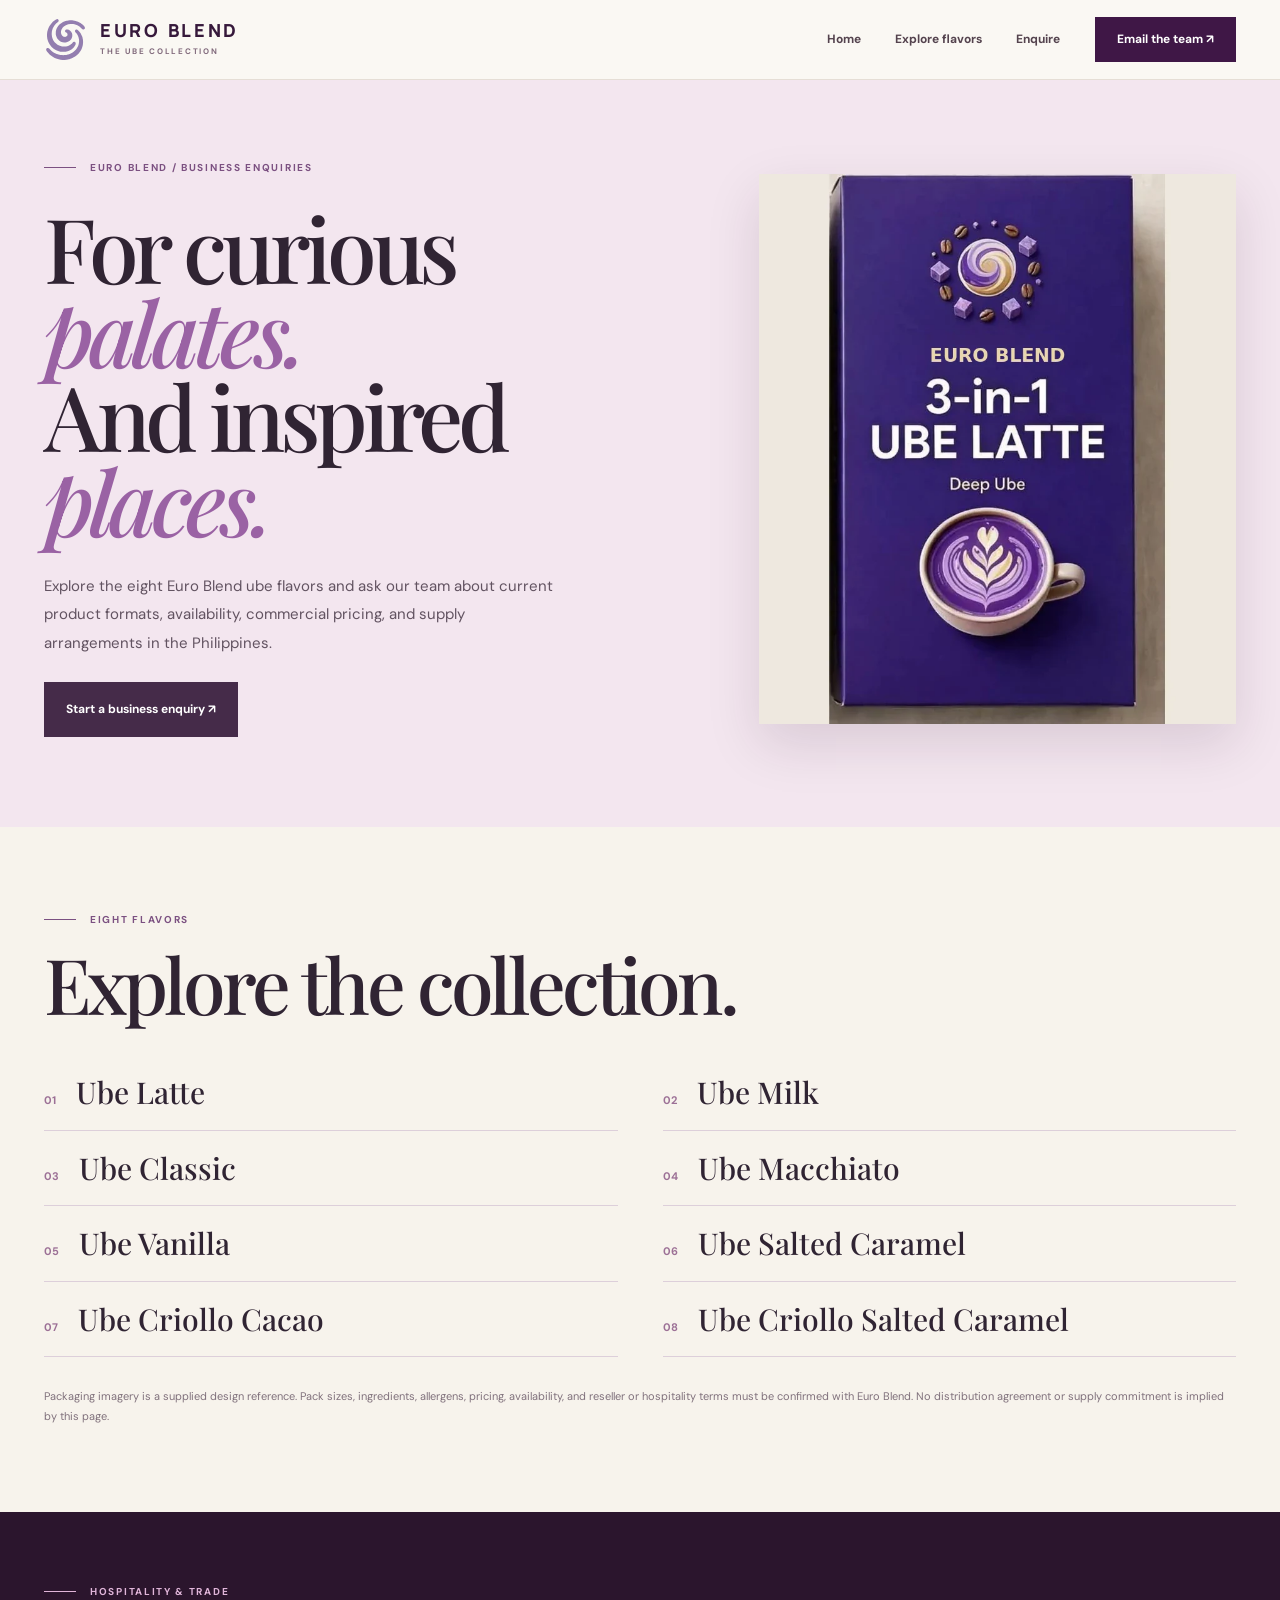
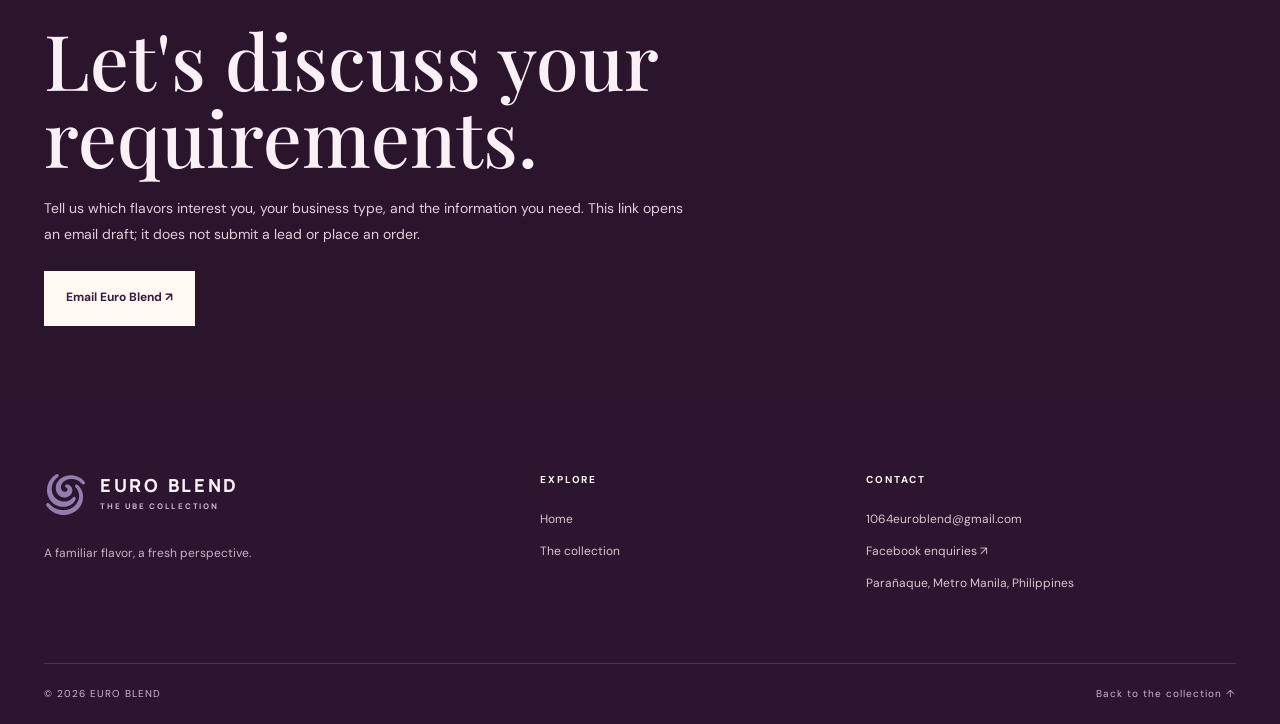
==== trade.html @ bbb74d30 "Integrate owner packaging artwork and improve Euro Blend presentation, accessibility and trade routi" ====
<!doctype html>
<html lang="en">
<head>
<meta charset="utf-8"><meta name="viewport" content="width=device-width,initial-scale=1"><meta name="theme-color" content="#faf6ed">
<title>Hospitality &amp; Trade | Euro Blend</title>
<meta name="description" content="Explore Euro Blend's eight Ube Collection flavors and contact the Euro Blend team about hospitality, café, and retail enquiries in the Philippines.">
<link rel="canonical" href="https://euroblend.vercel.app/trade"><link rel="icon" type="image/svg+xml" href="/favicon.svg"><link rel="apple-touch-icon" href="/apple-touch-icon.png">
<meta property="og:title" content="Euro Blend — Hospitality &amp; Trade"><meta property="og:description" content="Eight Ube Collection flavors. Contact Euro Blend for current business pack details and terms."><meta property="og:image" content="https://euroblend.vercel.app/og-euroblend.jpg"><meta property="og:type" content="website"><meta property="og:url" content="https://euroblend.vercel.app/trade">
<link rel="preconnect" href="https://fonts.googleapis.com"><link rel="preconnect" href="https://fonts.gstatic.com" crossorigin><link href="https://fonts.googleapis.com/css2?family=DM+Sans:wght@400;500;600;700&family=Manrope:wght@400;500;600;700;800&family=Playfair+Display:ital,wght@0,500;1,500&display=swap" rel="stylesheet"><link rel="stylesheet" href="/style.css">
<style>
.trade-hero{background:#f3e6ef;padding:80px 0 90px}.trade-hero .container{display:grid;grid-template-columns:1.15fr .85fr;gap:70px;align-items:center}.trade-hero h1{font:500 clamp(66px,7vw,115px)/.94 var(--display);letter-spacing:-.06em;margin:30px 0}.trade-hero h1 em{color:#9a62a4}.trade-hero p{max-width:515px;color:#625361;font-size:15px;line-height:1.9}.trade-hero img{width:100%;max-height:550px;object-fit:cover;box-shadow:0 20px 50px rgba(50,18,45,.13)}.trade-grid{padding:85px 0}.trade-grid h2{font:500 clamp(52px,6vw,86px)/.95 var(--display);letter-spacing:-.05em;margin:20px 0 35px}.trade-list{display:grid;grid-template-columns:1fr 1fr;gap:0 45px}.trade-list div{padding:20px 0;border-bottom:1px solid #ddcfda;display:flex;gap:20px;align-items:baseline}.trade-list span{font-size:11px;color:#9c7096;font-weight:700}.trade-list strong{font:500 30px/1.15 var(--display)}.trade-contact{padding:72px 0;background:#2b152d;color:#fbf0f6}.trade-contact h2{font:500 clamp(55px,6vw,90px)/1 var(--display);max-width:780px;margin:22px 0}.trade-contact p{color:#e3cede;max-width:650px;font-size:14px;line-height:1.8;margin-bottom:24px}.trade-contact .btn{background:#fff9f2;color:#3d1a40}.trade-note{margin-top:30px;font-size:11px;line-height:1.8;color:#80717c}
@media(max-width:760px){.trade-hero{padding:47px 0 63px}.trade-hero .container{grid-template-columns:1fr;gap:30px}.trade-hero h1{font-size:clamp(60px,13vw,86px)}.trade-grid{padding:60px 0}.trade-list{grid-template-columns:1fr}.trade-list strong{font-size:26px}}
</style>
</head>
<body>
<a href="#main" class="skip">Skip to content</a>
<header class="header" id="top"><div class="container header__inner"><a class="brand" href="/"><img src="/euroblend-mark.svg" width="43" height="45" alt=""><span><strong>EURO BLEND</strong><small>THE UBE COLLECTION</small></span></a><nav class="nav" id="site-nav" aria-label="Main navigation"><a href="/">Home</a><a href="/#flavors">Explore flavors</a><a href="mailto:1064euroblend@gmail.com?subject=Euro%20Blend%20Trade%20Enquiry">Enquire</a></nav><a class="header__cta" href="mailto:1064euroblend@gmail.com?subject=Euro%20Blend%20Trade%20Enquiry">Email the team ↗</a><button class="mobile-menu" type="button" id="mobile-menu" aria-label="Open menu" aria-expanded="false" aria-controls="site-nav"><span></span><span></span></button></div></header>
<main id="main">
<section class="trade-hero"><div class="container"><div><div class="kicker"><span class="kicker__line"></span> EURO BLEND / BUSINESS ENQUIRIES</div><h1>For curious <em>palates.</em><br>And inspired <em>places.</em></h1><p>Explore the eight Euro Blend ube flavors and ask our team about current product formats, availability, commercial pricing, and supply arrangements in the Philippines.</p><a class="btn btn--purple" style="margin-top:25px" href="mailto:1064euroblend@gmail.com?subject=Euro%20Blend%20Hospitality%20and%20Trade%20Enquiry">Start a business enquiry ↗</a></div><img src="/images/editorial-ube-latte-800.webp" srcset="/images/editorial-ube-latte-480.webp 480w, /images/editorial-ube-latte-800.webp 800w" sizes="(max-width:760px) 90vw, 510px" width="760" height="940" alt="Euro Blend Ube Latte Deep Ube packaging on natural linen"></div></section>
<section class="trade-grid"><div class="container"><div class="kicker"><span class="kicker__line"></span> EIGHT FLAVORS</div><h2>Explore the collection.</h2><div class="trade-list"><div><span>01</span><strong>Ube Latte</strong></div><div><span>02</span><strong>Ube Milk</strong></div><div><span>03</span><strong>Ube Classic</strong></div><div><span>04</span><strong>Ube Macchiato</strong></div><div><span>05</span><strong>Ube Vanilla</strong></div><div><span>06</span><strong>Ube Salted Caramel</strong></div><div><span>07</span><strong>Ube Criollo Cacao</strong></div><div><span>08</span><strong>Ube Criollo Salted Caramel</strong></div></div><p class="trade-note">Packaging imagery is a supplied design reference. Pack sizes, ingredients, allergens, pricing, availability, and reseller or hospitality terms must be confirmed with Euro Blend. No distribution agreement or supply commitment is implied by this page.</p></div></section>
<section class="trade-contact"><div class="container"><div class="kicker kicker--light"><span class="kicker__line"></span> HOSPITALITY &amp; TRADE</div><h2>Let's discuss your requirements.</h2><p>Tell us which flavors interest you, your business type, and the information you need. This link opens an email draft; it does not submit a lead or place an order.</p><a class="btn" href="mailto:1064euroblend@gmail.com?subject=Euro%20Blend%20Business%20Enquiry">Email Euro Blend ↗</a></div></section>
</main>
<footer class="footer"><div class="container footer__top"><div class="footer__brand"><a class="brand brand--footer" href="/"><img src="/euroblend-mark.svg" width="44" height="48" alt=""><span><strong>EURO BLEND</strong><small>THE UBE COLLECTION</small></span></a><p>A familiar flavor, a fresh perspective.</p></div><div class="footer__links"><strong>EXPLORE</strong><a href="/">Home</a><a href="/#flavors">The collection</a></div><div class="footer__links"><strong>CONTACT</strong><a href="mailto:1064euroblend@gmail.com">1064euroblend@gmail.com</a><a href="https://www.facebook.com/share/1deLJW2QHp/" target="_blank" rel="noopener noreferrer">Facebook enquiries ↗</a><span>Parañaque, Metro Manila, Philippines</span></div></div><div class="container footer__bottom"><span>© 2026 EURO BLEND</span><a href="/">Back to the collection ↑</a></div></footer><script src="/script.js" defer></script>
</body></html>
---- style.css ----
:root{--ink:#251323;--plum:#3e1647;--purple:#64306f;--lilac:#9d62ac;--orchid:#ca85bf;--cream:#faf6ed;--paper:#fffdf8;--muted:#695c64;--line:#e5dcd9;--sans:'DM Sans',Arial,sans-serif;--display:'Playfair Display',Georgia,serif;--heading:'Manrope',Arial,sans-serif}
*,*:before,*:after{box-sizing:border-box}html{scroll-behavior:smooth;scroll-padding-top:86px}body{margin:0;background:var(--cream);color:var(--ink);font:400 14px/1.65 var(--sans);-webkit-font-smoothing:antialiased}h1,h2,h3,p,figure{margin:0}h1,h2,h3{font-weight:500}img{max-width:100%;display:block}a{color:inherit;text-decoration:none}button{font:inherit;cursor:pointer}a:focus-visible,button:focus-visible,summary:focus-visible{outline:3px solid #b558b8;outline-offset:4px}.container{width:min(1320px,calc(100% - 88px));margin-inline:auto}.skip{position:absolute;top:-100px;left:12px;z-index:99;padding:12px 18px;background:#fff;color:#231221}.skip:focus{top:12px}
.announcement{height:28px;background:#351138;color:#eacddf;display:flex;align-items:center;justify-content:center;gap:17px;font-size:9px;letter-spacing:.22em;font-weight:700}.announcement__dot{height:4px;width:4px;background:#c591b2;border-radius:50%}.header{position:relative;z-index:40;background:var(--cream);border-bottom:1px solid #e2d8d0}.header__inner{height:86px;display:flex;align-items:center;gap:35px}.brand{display:inline-flex;align-items:center;gap:13px;min-width:0}.brand img{width:43px;height:45px;object-fit:contain}.brand>span{display:flex;flex-direction:column;gap:4px}.brand strong{font:800 18px/1.1 var(--heading);letter-spacing:.15em;white-space:nowrap;color:#36193b}.brand small{font-size:8px;letter-spacing:.22em;font-weight:700;color:#816a7c;white-space:nowrap}.nav{display:flex;align-items:center;gap:34px;margin-left:auto}.nav a{font-size:12px;font-weight:700;color:#54434e}.nav a:hover{color:var(--purple)}.header__cta{background:#3f1746;color:#fff;padding:13px 22px;display:inline-flex;gap:22px;align-items:center;font-size:12px;font-weight:700;white-space:nowrap;transition:background .2s}.header__cta:hover{background:#65306d}.mobile-menu{display:none;width:42px;height:42px;background:transparent;border:0;padding:10px;flex-direction:column;justify-content:center;gap:7px}.mobile-menu span{display:block;width:100%;height:2px;background:var(--ink)}
.hero{position:relative;overflow:hidden;background:var(--cream);isolation:isolate}.hero:before{content:'';position:absolute;right:-10%;top:0;width:52%;height:100%;background:radial-gradient(circle at 60% 48%,#f4cde1 0%,#f9e6e8 47%,transparent 75%);opacity:.7;pointer-events:none;z-index:-1}.hero__grid{min-height:680px;display:grid;grid-template-columns:minmax(0,1fr) minmax(0,.91fr);gap:clamp(26px,4vw,76px);align-items:center;padding-top:43px;padding-bottom:30px}.hero__copy{position:relative;z-index:2;padding-top:12px}.kicker{display:flex;align-items:center;gap:14px;color:#7b5081;font-size:10px;letter-spacing:.17em;font-weight:700;line-height:1.5}.kicker__line{height:1px;width:32px;background:currentColor;flex-shrink:0}.hero h1{margin:21px 0 27px;display:flex;flex-direction:column;align-items:flex-start;gap:0}.hero__big{font:800 clamp(140px,15vw,226px)/.85 var(--heading);letter-spacing:-.105em;color:#391340;white-space:nowrap}.hero__period{color:#c75c9c}.hero__script{font:italic 500 clamp(45px,5.2vw,79px)/1.13 var(--display);letter-spacing:-.065em;color:#9860a5;transform:translateX(15px)}.hero__lead{max-width:495px;font-size:16px;line-height:1.83;color:#5d4d59;margin-bottom:31px}.hero__actions{display:flex;gap:22px;align-items:center;flex-wrap:wrap}.btn{min-height:55px;display:inline-flex;justify-content:space-between;align-items:center;gap:26px;padding:15px 22px;font-size:12px;font-weight:700;white-space:nowrap;transition:transform .2s,background .2s}.btn:hover{transform:translateY(-2px)}.btn--purple{background:var(--plum);color:#fff}.btn--purple:hover{background:#663174}.text-cta{border-bottom:1px solid #9a7d99;padding:10px 0;display:inline-flex;gap:20px;align-items:center;font-size:12px;font-weight:700;color:#503150}.text-cta:hover{color:#a35b9f}.hero__edition{display:flex;justify-content:space-between;gap:25px;border-top:1px solid #cdbec9;padding-top:18px;max-width:495px;margin-top:65px;font-size:9px;font-weight:700;color:#8a7285;letter-spacing:.18em}.hero__visual{height:635px;position:relative;min-width:0;display:flex;align-items:flex-end;justify-content:center;isolation:isolate}.hero__halo{position:absolute;z-index:-2;left:3%;right:0;top:11%;bottom:4%;border-radius:52% 48% 48% 52%/55% 60% 40% 45%;background:radial-gradient(ellipse at 55% 28%,#dca5d7,#914b96 51%,#4b195c 85%);transform:rotate(-8deg);box-shadow:inset 0 0 100px rgba(60,8,55,.12)}.hero__orbit{position:absolute;z-index:-2;left:-6%;right:-9%;top:3%;bottom:-1%;border:1px solid rgba(120,51,124,.22);border-radius:50%;transform:rotate(20deg)}.hero__product{position:relative;width:83%;height:87%;overflow:hidden;border-radius:49% 49% 9px 9px/39% 39% 9px 9px;box-shadow:0 25px 45px rgba(56,18,50,.2);background:#d9b0c6;transform:rotate(2deg);margin-bottom:19px}.hero__product img{width:100%;height:100%;object-fit:cover;object-position:center 48%;transform:rotate(-2deg) scale(1.07)}.hero__side-label{position:absolute;right:-6%;top:44%;writing-mode:vertical-rl;letter-spacing:.23em;font-size:9px;font-weight:700;color:#805d7d}.hero__photo-tag{position:absolute;bottom:29px;left:-5px;background:#fff9f1;padding:17px 22px;min-width:189px;box-shadow:0 11px 28px rgba(59,15,45,.11);display:flex;flex-direction:column;gap:3px;transform:rotate(-4deg)}.hero__photo-tag-small{font-size:9px;letter-spacing:.17em;font-weight:700;color:#986896}.hero__photo-tag strong{font:600 25px/1.25 var(--display);color:#3c1644}.hero__bottomline{display:flex;align-items:center;justify-content:space-between;gap:25px;border-top:1px solid rgba(67,31,54,.16);padding:17px 0 21px;font-size:9px;letter-spacing:.18em;font-weight:700;color:#806c7c}.hero__bottomline a{display:inline-flex;gap:15px;align-items:center}.hero__bottomline a span{font-size:17px}
.ticker{background:#45184c;color:#f3d9ef;overflow:hidden;padding:20px 0}.ticker__track{display:flex;align-items:center;gap:27px;width:max-content;white-space:nowrap;animation:drift 48s linear infinite}.ticker span{font:700 10px/1.3 var(--heading);letter-spacing:.16em}.ticker i{font-size:15px;font-style:normal;color:#d9a2d3}@keyframes drift{to{transform:translateX(-24%)}}
.intro{padding:108px 0 114px;background:#fffdf8}.intro__line{display:flex;align-items:center;justify-content:space-between;border-bottom:1px solid #e9dedf;padding-bottom:16px;font-size:10px;font-weight:700;letter-spacing:.16em;color:#876f84}.intro__heading{display:flex;justify-content:space-between;align-items:flex-end;gap:55px;padding:43px 0 51px}.intro h2{font:500 clamp(78px,8.1vw,122px)/.95 var(--display);letter-spacing:-.065em}.intro h2 em{font-weight:500;color:#9565a0}.intro__aside{max-width:345px;padding-bottom:13px}.intro__star{font-size:33px;color:#a56bad;line-height:1}.intro__aside p{color:#796975;font-size:14px;line-height:1.8;margin-top:13px}
.showcase{--accent:#9d5f9b;--base:#eed8e2;--light:#fff7f5;display:grid;grid-template-columns:minmax(0,.96fr) minmax(0,1.04fr);min-height:630px;background:var(--light);border:1px solid #eddfdf;transition:background .25s}.showcase[data-flavor=milk]{--accent:#ad7195;--base:#edd6e4;--light:#fff9f8}.showcase[data-flavor=classic]{--accent:#8851a7;--base:#d7b4d8;--light:#fbf4fd}.showcase[data-flavor=macchiato]{--accent:#a76a65;--base:#e5cdca;--light:#fff9f6}.showcase[data-flavor=vanilla]{--accent:#a78758;--base:#ebdbc4;--light:#fefaf2}.showcase[data-flavor=salted-caramel]{--accent:#b26e51;--base:#e5c5b1;--light:#fff8f2}.showcase[data-flavor=criollo-cacao]{--accent:#8c5b68;--base:#ccb1b5;--light:#fcf5f4}.showcase[data-flavor=criollo-salted-caramel]{--accent:#a36a6d;--base:#d7afb2;--light:#fff8f4}.showcase__photo{min-width:0;position:relative;background:var(--base);padding:38px;display:flex;align-items:center;justify-content:center;transition:background .25s}.showcase__photo:before{content:'';position:absolute;inset:19px;border:1px solid rgba(73,35,58,.17);pointer-events:none}.showcase__photo-frame{width:100%;max-height:640px;height:560px;overflow:hidden;background:#cbb3b2;box-shadow:0 12px 25px rgba(38,12,35,.11)}.showcase__photo-frame img{width:100%;height:100%;object-fit:cover;object-position:center 50%;transition:opacity .2s ease}.showcase__photo-label{position:absolute;left:57px;right:57px;bottom:58px;display:flex;justify-content:space-between;gap:13px;background:rgba(42,16,40,.78);color:#fff6ee;padding:12px 15px;font-size:9px;letter-spacing:.15em;font-weight:700}.showcase__details{min-width:0;display:flex;flex-direction:column;justify-content:space-between;padding:45px clamp(35px,5.6vw,83px) 32px}.showcase__top{display:flex;align-items:center;justify-content:space-between;gap:13px;font-size:9px;letter-spacing:.16em;color:#927b8a;font-weight:700}.showcase__main{padding:30px 0}.showcase__eyebrow{font-size:10px;font-weight:700;letter-spacing:.2em;color:var(--accent)}.showcase__main h3{font:500 clamp(80px,7.2vw,116px)/.86 var(--display);letter-spacing:-.064em;margin:21px 0 23px;color:#362039;overflow-wrap:break-word}.showcase__main>p:not(.showcase__eyebrow){font-size:14px;color:#6e5e68;max-width:365px;line-height:1.83}.showcase__ctas{display:flex;flex-wrap:wrap;gap:18px;align-items:center;margin-top:29px}.btn--ink{background:#321837;color:#fff}.btn--ink:hover{background:#643b70}.copy-link{border:0;background:transparent;border-bottom:1px solid #a78fa4;padding:11px 0;color:#644968;font-size:12px;font-weight:700;display:inline-flex;gap:12px}.copy-status{display:block;color:#674b65;font-size:11px;min-height:19px;margin-top:11px}.showcase__bottom{border-top:1px solid #dfced9;display:flex;justify-content:space-between;gap:12px;align-items:center;padding-top:20px}.showcase__bottom>span{font-size:9px;color:#8b7686;font-weight:700;letter-spacing:.16em}.showcase__arrows{display:flex;gap:7px}.showcase__arrows button{width:48px;height:48px;background:transparent;border:1px solid #beaebc;color:#3a223d;font-size:21px}.showcase__arrows button:hover{background:#e7d7e4}
.flavor-rail{display:grid;grid-template-columns:repeat(4,minmax(0,1fr));gap:12px;margin-top:18px}.flavor-rail__option{text-align:left;min-width:0;padding:17px 15px;display:flex;gap:13px;align-items:center;min-height:69px;border:1px solid #e3d9d8;background:#faf4f0;color:#4b384b;transition:background .2s,border-color .2s}.flavor-rail__option:hover{background:#f1e5ed}.flavor-rail__option>span{font:500 21px/1 var(--display);color:#9c7a93}.flavor-rail__option strong{font-size:12px;line-height:1.4}.flavor-rail__option.is-selected{background:#3c1744;color:#fff;border-color:#3c1744}.flavor-rail__option.is-selected>span{color:#e3b4e5}.collection__note{margin-top:28px;color:#968891;font-size:10px;line-height:1.6}
.story{display:grid;grid-template-columns:1fr 1fr;min-height:660px;background:#321538;color:#fff9ef}.story__art{min-width:0;overflow:hidden;position:relative}.story__art img{width:100%;height:100%;position:absolute;inset:0;object-fit:cover;object-position:center 54%}.story__art:after{content:'';position:absolute;inset:0;background:linear-gradient(0deg,rgba(33,10,25,.33),transparent 50%)}.story__artmark{position:absolute;z-index:2;bottom:28px;left:35px;font:800 clamp(110px,11vw,190px)/.82 var(--heading);letter-spacing:-.09em;color:rgba(255,250,242,.78)}.story__text{display:flex;align-items:center;justify-content:center;padding:95px clamp(40px,6vw,108px)}.story__inner{max-width:515px}.kicker--light{color:#e0b5d9}.story h2{font:500 clamp(77px,7vw,111px)/.92 var(--display);letter-spacing:-.065em;margin:30px 0 33px}.story h2 em{color:#d7abdc}.story__text p:not(.kicker){font-size:15px;line-height:1.9;color:#e1cde1;max-width:430px}.story__link{display:inline-flex;align-items:center;gap:29px;margin-top:33px;border-bottom:1px solid #c6a3c9;padding-bottom:11px;font-size:12px;font-weight:700}
.ritual{background:#f4e4ee;position:relative;overflow:hidden}.ritual:after{content:'UBE';font:800 330px/1 var(--heading);color:rgba(128,68,132,.055);position:absolute;right:-55px;top:-30px;letter-spacing:-.09em;pointer-events:none}.ritual__inner{padding:90px 0;display:flex;gap:40px;align-items:center;justify-content:space-between;position:relative;z-index:1}.ritual__asterisk{font-size:75px;color:#9859a0;line-height:1}.ritual h2{font:500 clamp(45px,5.2vw,77px)/1.05 var(--display);letter-spacing:-.055em;margin-top:20px}.ritual h2 em{color:#975aa1}.ritual .btn{flex-shrink:0}
.faq{background:#fffdf9;padding:110px 0}.faq__layout{display:grid;grid-template-columns:.85fr 1.15fr;gap:100px}.faq h2{font:500 clamp(70px,6.5vw,97px)/.95 var(--display);letter-spacing:-.064em;margin:28px 0}.faq h2 em{color:#a66da9}.faq__lead{color:#756771;line-height:1.85;max-width:340px;font-size:14px}.faq__questions{border-top:1px solid #e4d8df}.faq details{border-bottom:1px solid #e4d8df}.faq summary{list-style:none;cursor:pointer;display:flex;align-items:center;justify-content:space-between;gap:21px;padding:23px 0;color:#40313f;font-weight:700;font-size:14px}.faq summary::-webkit-details-marker{display:none}.faq summary span{font-size:22px;color:#916e92;font-weight:400;transition:transform .2s}.faq details[open] summary span{transform:rotate(45deg)}.faq details p{font-size:13px;line-height:1.9;color:#72656f;max-width:580px;padding:0 25px 22px 0}
.footer{background:#2c152e;color:#f7eff4}.footer__top{padding:74px 0 69px;display:grid;grid-template-columns:1.5fr .9fr 1.3fr;gap:70px}.brand--footer strong{color:#fbf1f7}.brand--footer small{color:#cfb3cd}.footer__brand>p{margin-top:20px;color:#c7b3c4;font-size:12px}.footer__links{display:flex;flex-direction:column;gap:12px;align-items:flex-start;color:#d8c6d2;font-size:12px;overflow-wrap:anywhere}.footer__links strong{color:#fff9f4;font-size:10px;letter-spacing:.18em;margin-bottom:10px}.footer__links a:hover{color:#fff}.footer__bottom{border-top:1px solid rgba(255,255,255,.14);display:flex;justify-content:space-between;gap:20px;align-items:center;padding:22px 0;font-size:10px;color:#d2b6cd;letter-spacing:.1em}.footer__bottom a:hover{color:#fff}
@media(max-width:1120px){.container{width:calc(100% - 60px)}.header__inner{gap:18px}.nav{gap:19px}.hero__grid{grid-template-columns:1fr 1fr;gap:20px}.hero__big{font-size:clamp(130px,14vw,200px)}.hero__visual{height:600px}.hero__side-label{right:-5%}.hero__lead{font-size:15px}.intro__heading{gap:24px}.intro h2{font-size:94px}.showcase__details{padding:39px 35px 26px}.showcase__main h3{font-size:88px}.story__text{padding:75px 45px}.story h2{font-size:86px}.ritual__asterisk{font-size:50px}}
@media(max-width:760px){html{scroll-padding-top:72px}.container{width:calc(100% - 36px)}.announcement{font-size:7px;letter-spacing:.1em;height:26px;gap:10px}.header__inner{height:72px;gap:10px}.brand{gap:7px}.brand img{width:31px;height:33px}.brand strong{font-size:13px;letter-spacing:.1em}.brand small{font-size:6px;letter-spacing:.15em}.header__cta{margin-left:auto;padding:10px 10px;font-size:10px;gap:7px}.mobile-menu{display:flex;margin-left:4px}.nav{position:absolute;top:100%;left:0;right:0;display:none;flex-direction:column;align-items:stretch;gap:0;margin:0;background:#fbf7f0;padding:12px 20px 20px;box-shadow:0 15px 22px rgba(44,17,44,.12);border-bottom:1px solid #dfcedc}.nav.is-open{display:flex}.nav a{padding:14px 0;border-bottom:1px solid #e7d9e3;font-size:14px}.hero__grid{grid-template-columns:1fr;min-height:0;gap:12px;padding-top:40px;padding-bottom:22px}.hero__copy{padding-top:0}.kicker{font-size:9px;letter-spacing:.11em;gap:9px}.kicker__line{width:23px}.hero h1{margin:23px 0 19px}.hero__big{font-size:clamp(129px,34vw,220px);letter-spacing:-.095em}.hero__script{font-size:clamp(47px,11.8vw,81px);transform:translateX(9px)}.hero__lead{font-size:14px;line-height:1.68;max-width:540px;margin-bottom:22px}.hero__actions{gap:13px}.btn{min-height:48px;padding:12px 17px;font-size:11px;gap:14px}.text-cta{font-size:11px;gap:9px}.hero__edition{display:none}.hero__visual{height:min(120vw,560px);min-height:370px}.hero__halo{left:10%;right:8%;top:10%;bottom:3%}.hero__orbit{left:5%;right:1%;top:5%;bottom:0}.hero__product{height:85%;width:75%;margin-bottom:9px}.hero__side-label{right:2%;font-size:7px}.hero__photo-tag{bottom:22px;left:0;padding:11px 13px;min-width:135px}.hero__photo-tag strong{font-size:20px}.hero__photo-tag-small{font-size:7px}.hero__bottomline{font-size:8px;letter-spacing:.08em;padding:12px 0 15px}.hero__bottomline>span{max-width:180px}.ticker{padding:16px 0}.ticker span{font-size:9px}.intro{padding:70px 0 82px}.intro__line{font-size:8px}.intro__heading{display:block;padding:29px 0 31px}.intro h2{font-size:clamp(61px,13vw,90px)}.intro__aside{margin-top:25px;max-width:550px;display:flex;gap:17px;align-items:center}.intro__star{font-size:28px}.intro__aside p{font-size:12px;margin-top:0}.showcase{grid-template-columns:1fr;min-height:0}.showcase__photo{padding:20px}.showcase__photo:before{inset:10px}.showcase__photo-frame{height:auto;aspect-ratio:1.05;min-height:0}.showcase__photo-frame img{object-position:center 45%}.showcase__photo-label{left:31px;right:31px;bottom:29px;padding:8px 11px;font-size:8px}.showcase__details{min-height:415px;padding:23px 23px 20px}.showcase__main{padding:18px 0}.showcase__main h3{font-size:clamp(62px,12vw,95px);margin:11px 0 18px}.showcase__main>p:not(.showcase__eyebrow){font-size:13px;line-height:1.65}.showcase__ctas{margin-top:18px;gap:16px}.copy-link{font-size:11px}.showcase__bottom{padding-top:13px}.showcase__bottom>span{font-size:8px}.showcase__arrows button{width:40px;height:40px}.flavor-rail{display:flex;overflow-x:auto;scroll-snap-type:x mandatory;overscroll-behavior-x:contain;gap:8px;margin-top:12px;padding-bottom:8px;scrollbar-width:thin}.flavor-rail__option{flex:0 0 min(55vw,210px);min-height:62px;padding:11px 13px;scroll-snap-align:start}.flavor-rail__option>span{font-size:20px}.flavor-rail__option strong{font-size:11px}.collection__note{font-size:10px;margin-top:22px}.story{grid-template-columns:1fr}.story__art{min-height:0;aspect-ratio:1.12}.story__art img{object-position:center 54%}.story__artmark{bottom:15px;left:20px;font-size:105px}.story__text{padding:60px 23px 70px}.story h2{font-size:clamp(70px,13vw,94px);margin:20px 0 25px}.story__text p:not(.kicker){font-size:13px;line-height:1.75}.ritual__inner{padding:65px 0;display:block}.ritual__asterisk{display:none}.ritual h2{font-size:clamp(50px,10vw,74px)}.ritual .btn{margin-top:27px}.faq{padding:74px 0 85px}.faq__layout{grid-template-columns:1fr;gap:30px}.faq h2{font-size:clamp(67px,12vw,91px);margin:20px 0}.faq__lead{font-size:13px;max-width:520px}.faq summary{font-size:13px;padding:20px 0}.faq details p{font-size:12px}.footer__top{grid-template-columns:1fr 1fr;gap:45px 26px;padding:57px 0}.footer__top>div:first-child{grid-column:1/-1}.footer__links{font-size:11px}.footer__bottom{flex-wrap:wrap;font-size:9px}}
@media(max-width:395px){.brand strong{font-size:12px}.header__cta{font-size:9px;padding:9px}.hero__big{font-size:clamp(113px,33.7vw,145px)}.hero__script{font-size:clamp(42px,11vw,55px)}.hero__actions{gap:9px}.hero__visual{min-height:350px}.hero__photo-tag{left:-3px}.showcase__main h3{font-size:clamp(61px,11.7vw,75px)}.intro h2{font-size:clamp(57px,12.3vw,70px)}}
@media(prefers-reduced-motion:reduce){*,*:before,*:after{scroll-behavior:auto!important;transition:none!important;animation:none!important}.ticker__track{transform:none}}

/* Euro Blend launch experience: accessible two-mood visual treatment and curated tasting edit. */
[hidden]{display:none!important}
.mood-switch{display:inline-flex;align-items:center;gap:4px;padding:5px;background:rgba(94,51,94,.085);border:1px solid rgba(79,43,78,.13);border-radius:40px;margin-bottom:21px}
.mood-switch__button{border:0;background:transparent;padding:10px 16px;color:#785a78;font-size:11px;line-height:1.15;font-weight:700;border-radius:30px;transition:background .25s,color .25s}
.mood-switch__button span{font-size:14px;display:inline-block;margin-right:6px}
.mood-switch__button.is-active{color:#fff;background:#421a49;box-shadow:0 3px 10px rgba(43,15,39,.15)}
.hero__product img.hero__photo-night{display:none}
.hero__product img.hero__photo-day{display:block}
.flight-groups{display:flex;gap:11px;margin:0 0 18px;align-items:stretch}
.flight-groups__tab{flex:1;min-width:0;border:1px solid #dacbd4;background:#fff9f7;padding:18px 22px;display:flex;flex-direction:column;align-items:flex-start;gap:5px;text-align:left;color:#664868;transition:background .2s,transform .2s}
.flight-groups__tab:hover{transform:translateY(-2px);background:#f5edf2}
.flight-groups__tab>span{font-size:9px;letter-spacing:.12em;font-weight:700;color:#957a91}
.flight-groups__tab strong{font:500 clamp(25px,2.8vw,35px)/1.2 var(--display)}
.flight-groups__tab.is-active{border-color:#451a4d;background:#451a4d;color:#fff7ef}
.flight-groups__tab.is-active>span{color:#ddb6d6}
.tasting-edit{margin-top:45px;border-top:1px solid #e4d5dd;border-bottom:1px solid #e4d5dd;padding:35px 0 33px;display:grid;grid-template-columns:1fr 1.25fr;align-items:center;gap:35px}
.tasting-edit__heading{max-width:480px}.tasting-edit__number{font-size:9px;letter-spacing:.16em;font-weight:700;color:#936687}
.tasting-edit h3{font:500 clamp(40px,4vw,60px)/.95 var(--display);margin:14px 0 12px;letter-spacing:-.04em;color:#3d263d}
.tasting-edit h3 em{color:#9e69a0}.tasting-edit__heading p{color:#6d5968;font-size:12px;max-width:430px;line-height:1.8}
.tasting-edit__actions{display:flex;flex-direction:column;gap:13px}.tasting-edit__list{min-height:58px;display:flex;align-items:center;gap:8px;flex-wrap:wrap}
.tasting-edit__empty{font-size:12px;color:#867184}
.tasting-edit__chip{border:1px solid #cbb7c9;background:#fffaf6;border-radius:22px;padding:9px 13px;font-size:11px;font-weight:700;color:#552a57;display:inline-flex;align-items:center;gap:12px}
.tasting-edit__chip>span{font-size:17px;line-height:10px;color:#92668a}
.tasting-edit__buttons{display:flex;align-items:center;flex-wrap:wrap;gap:20px}
.tasting-edit__status{font-size:11px;color:#624663;min-height:19px}
.showcase__ctas .copy-link{font-size:11px}
.showcase__main h3{max-width:100%}
.ritual{background:#eee0e7}.ritual__inner{display:grid;grid-template-columns:minmax(0,1.08fr) minmax(310px,.92fr);gap:clamp(40px,6vw,95px);align-items:center}
.ritual__copy{max-width:590px}.ritual__description{margin-top:18px;font-size:13px;max-width:450px;color:#655161;line-height:1.8}
.ritual h2{font-size:clamp(46px,5vw,77px);line-height:1.03}
.enquiry-path{background:#fffaf6;border:1px solid #e2cadb;padding:27px;box-shadow:0 14px 45px rgba(73,28,63,.08);display:flex;flex-direction:column;align-items:stretch;gap:14px}
.enquiry-path__tabs{display:flex;gap:4px;background:#f0e4ed;padding:4px}
.enquiry-path__tabs button{border:0;background:transparent;flex:1;padding:13px 8px;color:#765777;font-size:11px;font-weight:700}
.enquiry-path__tabs button.is-active{color:#fff;background:#4a1c51}
.enquiry-path>p{min-height:67px;color:#604b5d;font-size:12px;line-height:1.75}
.enquiry-path .btn{justify-content:center;text-align:center}
.enquiry-path .copy-link{align-self:center;margin:0}
.enquiry-path small{color:#7e6b7a;font-size:10px;line-height:1.6}
.enquiry-path__status{color:#644767;font-size:11px;min-height:16px}
.enquiry-path__trade-link{align-self:flex-start;font-size:11px;font-weight:700;color:#612d61;border-bottom:1px solid #ad89ac;padding-bottom:3px}
/* Atmosphere mode is visual, not a product attribute or preparation recommendation. */
body[data-mood="purple-hour"]{--cream:#18131b;--paper:#211922;--ink:#f9f0e8;--line:#564052;background:#211922;color:#faf0e9}
body[data-mood="purple-hour"] .announcement{background:#0f0b12}
body[data-mood="purple-hour"] .header{background:#18131b;border-color:#453444}
body[data-mood="purple-hour"] .brand strong,body[data-mood="purple-hour"] .nav a{color:#f5e8ee}
body[data-mood="purple-hour"] .brand small{color:#cbaaC1}
body[data-mood="purple-hour"] .header__cta{background:#d2a1c9;color:#261624}
body[data-mood="purple-hour"] .mobile-menu span{background:#fff}
body[data-mood="purple-hour"] .hero{background:radial-gradient(ellipse at 70% 45%,#5b2a55,#211321 68%)}
body[data-mood="purple-hour"] .hero:before{background:radial-gradient(circle at 55% 45%,#ae608f,transparent 69%);opacity:.18}
body[data-mood="purple-hour"] .hero__big{color:#fff7ed}
body[data-mood="purple-hour"] .hero__period{color:#dc92ba}
body[data-mood="purple-hour"] .hero__script{color:#e7b3d5}
body[data-mood="purple-hour"] .hero__lead{color:#e3d1dd}
body[data-mood="purple-hour"] .hero .kicker{color:#d7b1cc}
body[data-mood="purple-hour"] .hero__edition,body[data-mood="purple-hour"] .hero__bottomline{color:#d1b8cc;border-color:#624663}
body[data-mood="purple-hour"] .hero__halo{background:radial-gradient(ellipse at 65% 35%,#8a4778,#341127 62%,#120b15 100%);box-shadow:inset 0 0 100px rgba(0,0,0,.25)}
body[data-mood="purple-hour"] .hero__orbit{border-color:rgba(236,182,221,.38)}
body[data-mood="purple-hour"] .hero__product{width:88%;height:74%;border-radius:10px;transform:rotate(-2deg);box-shadow:0 28px 65px rgba(0,0,0,.42)}
body[data-mood="purple-hour"] .hero__product img.hero__photo-day{display:none}
body[data-mood="purple-hour"] .hero__product img.hero__photo-night{display:block;object-position:68% center;transform:rotate(2deg) scale(1.09)}
body[data-mood="purple-hour"] .hero__photo-tag{background:#f8e8ec}
body[data-mood="purple-hour"] .hero__side-label{color:#e1bbd3}
body[data-mood="purple-hour"] .mood-switch{background:#3c2b3c;border-color:#684866}
body[data-mood="purple-hour"] .mood-switch__button{color:#d1b8ce}
body[data-mood="purple-hour"] .mood-switch__button.is-active{background:#e5b5d9;color:#281925}
body[data-mood="purple-hour"] .intro{background:#251a27}
body[data-mood="purple-hour"] .intro__line{color:#d2b8cd;border-color:#604a5f}
body[data-mood="purple-hour"] .intro h2{color:#f8eced}
body[data-mood="purple-hour"] .intro h2 em{color:#e0acd8}
body[data-mood="purple-hour"] .intro__aside p{color:#d0bacd}
body[data-mood="purple-hour"] .intro__star{color:#e4a2d3}
body[data-mood="purple-hour"] .flight-groups__tab{background:#332335;border-color:#58415b;color:#e8d4e4}
body[data-mood="purple-hour"] .flight-groups__tab.is-active{background:#ba8eb0;color:#1f1220;border-color:#d7b4d3}
body[data-mood="purple-hour"] .flight-groups__tab.is-active>span{color:#473148}
body[data-mood="purple-hour"] .flavor-rail__option{border-color:#645165;background:#352637;color:#efdaeb}
body[data-mood="purple-hour"] .flavor-rail__option.is-selected{background:#d4a4cd;color:#261322;border-color:#e5bbe0}
body[data-mood="purple-hour"] .flavor-rail__option.is-selected>span{color:#6a3a67}
body[data-mood="purple-hour"] .tasting-edit{border-color:#6c4a65}
body[data-mood="purple-hour"] .tasting-edit h3{color:#faf0ee}
body[data-mood="purple-hour"] .tasting-edit h3 em{color:#e6b6df}
body[data-mood="purple-hour"] .tasting-edit__heading p,body[data-mood="purple-hour"] .tasting-edit__empty{color:#ccb6c6}
body[data-mood="purple-hour"] .tasting-edit__chip{background:#3b2b3b;color:#fff;border-color:#876281}
body[data-mood="purple-hour"] .tasting-edit__status,body[data-mood="purple-hour"] .collection__note{color:#c2a5bd}
body[data-mood="purple-hour"] .ritual{background:#352138;color:#fff6f5}
body[data-mood="purple-hour"] .ritual .kicker{color:#d5a6cf}
body[data-mood="purple-hour"] .ritual h2,body[data-mood="purple-hour"] .ritual h2 em{color:#f4d0e8}
body[data-mood="purple-hour"] .ritual__description{color:#dec3d6}
body[data-mood="purple-hour"] .enquiry-path{background:#f8edf4;color:#321e33}
@media(min-width:761px){.flight-groups__tab{max-width:360px}}
@media(max-width:1120px){.ritual__inner{grid-template-columns:1fr 1fr;gap:30px}.tasting-edit{gap:22px}}
@media(max-width:760px){
 .mood-switch{margin-bottom:17px;max-width:100%}.mood-switch__button{padding:9px 12px;font-size:10px}
 .flight-groups{gap:7px;margin-bottom:12px}.flight-groups__tab{padding:13px 11px}.flight-groups__tab>span{font-size:8px;letter-spacing:.055em}.flight-groups__tab strong{font-size:clamp(22px,5vw,29px)}
 .tasting-edit{grid-template-columns:1fr;margin-top:28px;padding:28px 0;gap:18px}.tasting-edit h3{font-size:43px}
 .tasting-edit__buttons{gap:10px}.tasting-edit__buttons .btn{min-height:44px}
 .showcase__ctas{column-gap:12px;row-gap:4px}.showcase__ctas .copy-link{font-size:10px}
 .ritual__inner{display:flex;flex-direction:column;align-items:stretch;gap:25px;padding:65px 0}.ritual h2{font-size:clamp(49px,11vw,70px)}
 .ritual__copy{max-width:100%}.enquiry-path{padding:20px}.enquiry-path__tabs button{font-size:10px}
 body[data-mood="purple-hour"] .nav{background:#241628;border-color:#6b4967}
 body[data-mood="purple-hour"] .nav a{border-color:#694967}
}
@media(max-width:395px){.flight-groups__tab strong{font-size:22px}.mood-switch__button{font-size:9px;padding:8px 10px}}
@media(prefers-reduced-motion:reduce){.mood-switch__button,.flight-groups__tab{transition:none}}
.reveal-ready{opacity:0;transform:translateY(16px);transition:opacity .7s cubic-bezier(.22,1,.36,1),transform .7s cubic-bezier(.22,1,.36,1)}
.reveal-ready.reveal-in{opacity:1;transform:none}
@media(prefers-reduced-motion:reduce){.reveal-ready{opacity:1;transform:none;transition:none}}

/* EURO BLEND / COLLECTION ART DIRECTION - Nov 2026
   Photographs now use owner-provided packaging references. Keep product artwork intact. */
:root{--cream:#f7f3ec;--paper:#fdfbf7;--plum:#452b49;--ink:#302433;--purple:#68466c;--orchid:#9b7c9a}
.announcement{background:#412941;height:28px;letter-spacing:.16em}
.header{border-color:#e5ded5;background:#faf8f3}
.header__inner{height:79px}
.hero{background:#f7f3ec}
.hero:before{background:radial-gradient(ellipse at 80% 50%,#ede2e8,transparent 69%);opacity:.8}
.hero__grid{min-height:620px;gap:clamp(30px,6vw,90px);padding-block:35px}
.hero__big{font-size:clamp(125px,14vw,213px);color:#443047}
.hero__script{font-size:clamp(42px,4.75vw,72px);color:#986e94;transform:none}
.hero__lead{max-width:435px;font-size:15px;line-height:1.85}
.hero__visual{height:590px;align-items:center}
.hero__halo{left:3%;right:2%;top:9%;bottom:6%;border-radius:5px;transform:rotate(-4deg);background:#e8dfe4;box-shadow:none}
.hero__orbit{display:none}
.hero__product{width:76%;height:91%;border-radius:3px;transform:rotate(2deg);margin:0;box-shadow:0 18px 34px rgba(60,34,46,.14);background:#e9e4dc}
.hero__product img{height:100%;width:100%;object-fit:cover;transform:none}
.hero__photo-tag{left:0;bottom:30px;transform:none;background:#fffdfa;min-width:175px;padding:14px 20px;box-shadow:0 8px 26px #38243614}
.hero__side-label{right:-1%;top:34%;color:#846d81}
.hero__edition{margin-top:43px}
.ticker{display:none}
.intro{padding-top:80px;background:#fdfbf7}
.intro__heading{padding-bottom:37px}
.intro h2{font-size:clamp(67px,7.2vw,111px)}
.editorial-look{margin:3px 0 75px;border-top:1px solid #e6dcd8;padding-top:29px}
.editorial-look__intro{display:grid;grid-template-columns:minmax(0,1.2fr) minmax(0,1.4fr) minmax(0,1fr);align-items:end;gap:30px;margin-bottom:26px}
.editorial-look__intro>span{font-size:10px;letter-spacing:.17em;font-weight:700;color:#987c91;align-self:start}
.editorial-look__intro h3{font:500 clamp(29px,3vw,44px)/1.12 var(--display);letter-spacing:-.04em;color:#352a35}
.editorial-look__intro h3 em{color:#a17a9a}
.editorial-look__intro p{font-size:12px;line-height:1.75;color:#756572}
.editorial-look__photos{display:grid;grid-template-columns:repeat(3,minmax(0,1fr));gap:19px}
.editorial-look__photos button{padding:0;border:0;background:#f1ebe4;text-align:left;color:#332632;min-width:0;overflow:hidden}
.editorial-look__photos img{width:100%;aspect-ratio:4/4.3;object-fit:cover;object-position:center 48%;transition:transform .55s cubic-bezier(.22,1,.36,1)}
.editorial-look__photos button:hover img{transform:scale(1.045)}
.editorial-look__photos span{display:flex;justify-content:space-between;align-items:center;padding:16px 18px;background:#f2ebe4;color:#4c354a;font-size:11px;font-weight:700}
.editorial-look__photos b{font-size:16px;font-weight:400}
.flight-groups{margin-bottom:20px}
.showcase{--base:#e8e0d9;--light:#f8f5ef;border-color:#e9e2dc}
.showcase[data-flavor=latte],.showcase[data-flavor=macchiato],.showcase[data-flavor=criollo-cacao],.showcase[data-flavor=criollo-salted-caramel]{--base:#ebe5dc;--light:#faf7f1}
.showcase__photo{padding:37px 37px 80px}
.showcase__photo:before{display:none}
.showcase__photo-frame{background:#eee6dd;height:565px;max-height:none;box-shadow:0 12px 24px rgba(62,34,29,.09)}
.showcase__photo-frame img{object-fit:contain;object-position:center;background:#eee7df}
.showcase__photo-label{bottom:17px;left:37px;right:37px;background:transparent;color:#65505d;padding:8px 0;font-size:9px}
.pack-view{position:absolute;left:50%;bottom:48px;transform:translateX(-50%);display:flex;gap:3px;align-items:center;padding:3px;border:1px solid #cfbfc6;border-radius:100px;background:#f5efea;z-index:2;white-space:nowrap}
.pack-view button{border:0;border-radius:50px;padding:7px 18px;background:transparent;color:#674e61;font-size:11px;font-weight:700;min-height:32px}
.pack-view button.is-active{background:#4b304d;color:#fff}
.showcase__main h3{font-size:clamp(62px,6.3vw,105px)}
.showcase__details{padding-top:55px}
.showcase__eyebrow{letter-spacing:.15em}
.flavor-rail__option{background:#f9f5ee;border-color:#e4dcd3}
.tasting-edit{margin-top:52px}
.collection__note{color:#8a7c7f;margin-top:24px}
.story{background:#352737}
.story__text{padding:75px clamp(40px,5vw,100px)}
.ritual{background:#eee4e8}
body[data-mood="purple-hour"] .hero__product{height:91%;width:76%;border-radius:3px;transform:rotate(2deg)}
body[data-mood="purple-hour"] .hero__product img.hero__photo-night{object-fit:cover;object-position:center;transform:none}
body[data-mood="purple-hour"] .hero__halo{background:#5f4658}
body[data-mood="purple-hour"] .editorial-look__intro h3{color:#f4e8ee}
body[data-mood="purple-hour"] .editorial-look__intro p{color:#d0bacd}
body[data-mood="purple-hour"] .editorial-look__photos span{background:#342637;color:#f3e7ef}
body[data-mood="purple-hour"] .editorial-look__photos button{background:#342637}
@media(max-width:1120px){.hero__grid{min-height:550px}.hero__visual{height:520px}.hero__product{width:85%}.hero__side-label{right:-2%}.editorial-look__intro{grid-template-columns:1fr 1.3fr}.editorial-look__intro p{grid-column:2}}
@media(max-width:760px){
 .hero__grid{min-height:0;padding-block:33px;gap:22px}
 .hero__big{font-size:clamp(110px,28vw,180px)}
 .hero__script{font-size:clamp(38px,10vw,63px)}
 .hero__visual{height:auto;min-height:0;aspect-ratio:1 / 1.05;margin:5px 0 20px}
 .hero__halo{inset:7% 8% 4%;transform:rotate(-3deg)}
 .hero__product{width:73%;height:94%;margin:0;transform:rotate(2deg)}
 body[data-mood="purple-hour"] .hero__product{width:73%;height:94%}
 .hero__photo-tag{bottom:15px;left:6px;min-width:145px;padding:10px 12px}
 .hero__photo-tag strong{font-size:19px}
 .hero__side-label{right:0;top:30%;font-size:8px}
 .hero__edition{margin-top:30px}
 .intro{padding:57px 0 70px}
 .editorial-look{margin-bottom:43px;padding-top:21px}
 .editorial-look__intro{display:block;margin-bottom:21px}
 .editorial-look__intro h3{font-size:33px;margin-top:13px}
 .editorial-look__intro p{margin-top:10px;font-size:12px}
 .editorial-look__photos{gap:8px}
 .editorial-look__photos img{aspect-ratio:.76}
 .editorial-look__photos span{padding:10px 8px;font-size:9px;line-height:1.35;min-height:55px}
 .editorial-look__photos b{font-size:12px}
 .showcase__photo{padding:17px 17px 75px}
 .showcase__photo-frame{height:auto;aspect-ratio:1 / 1.02}
 .showcase__photo-label{left:18px;right:18px;bottom:12px}
 .pack-view{bottom:43px}
 .showcase__details{padding-top:26px}
}
@media(max-width:395px){.editorial-look__photos{grid-template-columns:repeat(3,minmax(0,1fr));gap:5px}.editorial-look__photos span{font-size:8px;min-height:52px}.hero__script{font-size:37px}}
@media(prefers-reduced-motion:reduce){.editorial-look__photos img{transition:none}}
/* Photographic product cards: show the entire supplied carton, never crop the label. */
.editorial-look__photos img{aspect-ratio:4/5;object-fit:contain;object-position:center;background:#ece5dc}
@media(max-width:760px){
 .editorial-look__photos{display:flex;overflow-x:auto;overscroll-behavior-x:contain;scroll-snap-type:x mandatory;gap:13px;padding:0 18px 12px;margin:0 -18px;scrollbar-width:thin}
 .editorial-look__photos button{flex:0 0 min(65vw,280px);scroll-snap-align:start}
 .editorial-look__photos img{aspect-ratio:4/5;object-fit:contain}
 .editorial-look__photos span{font-size:11px;min-height:52px;padding:12px}
}
body[data-mood="purple-hour"] .hero .text-cta{color:#f4d6ec;border-color:#bf92bd}
body[data-mood="purple-hour"] .hero .text-cta:hover{color:#fff}
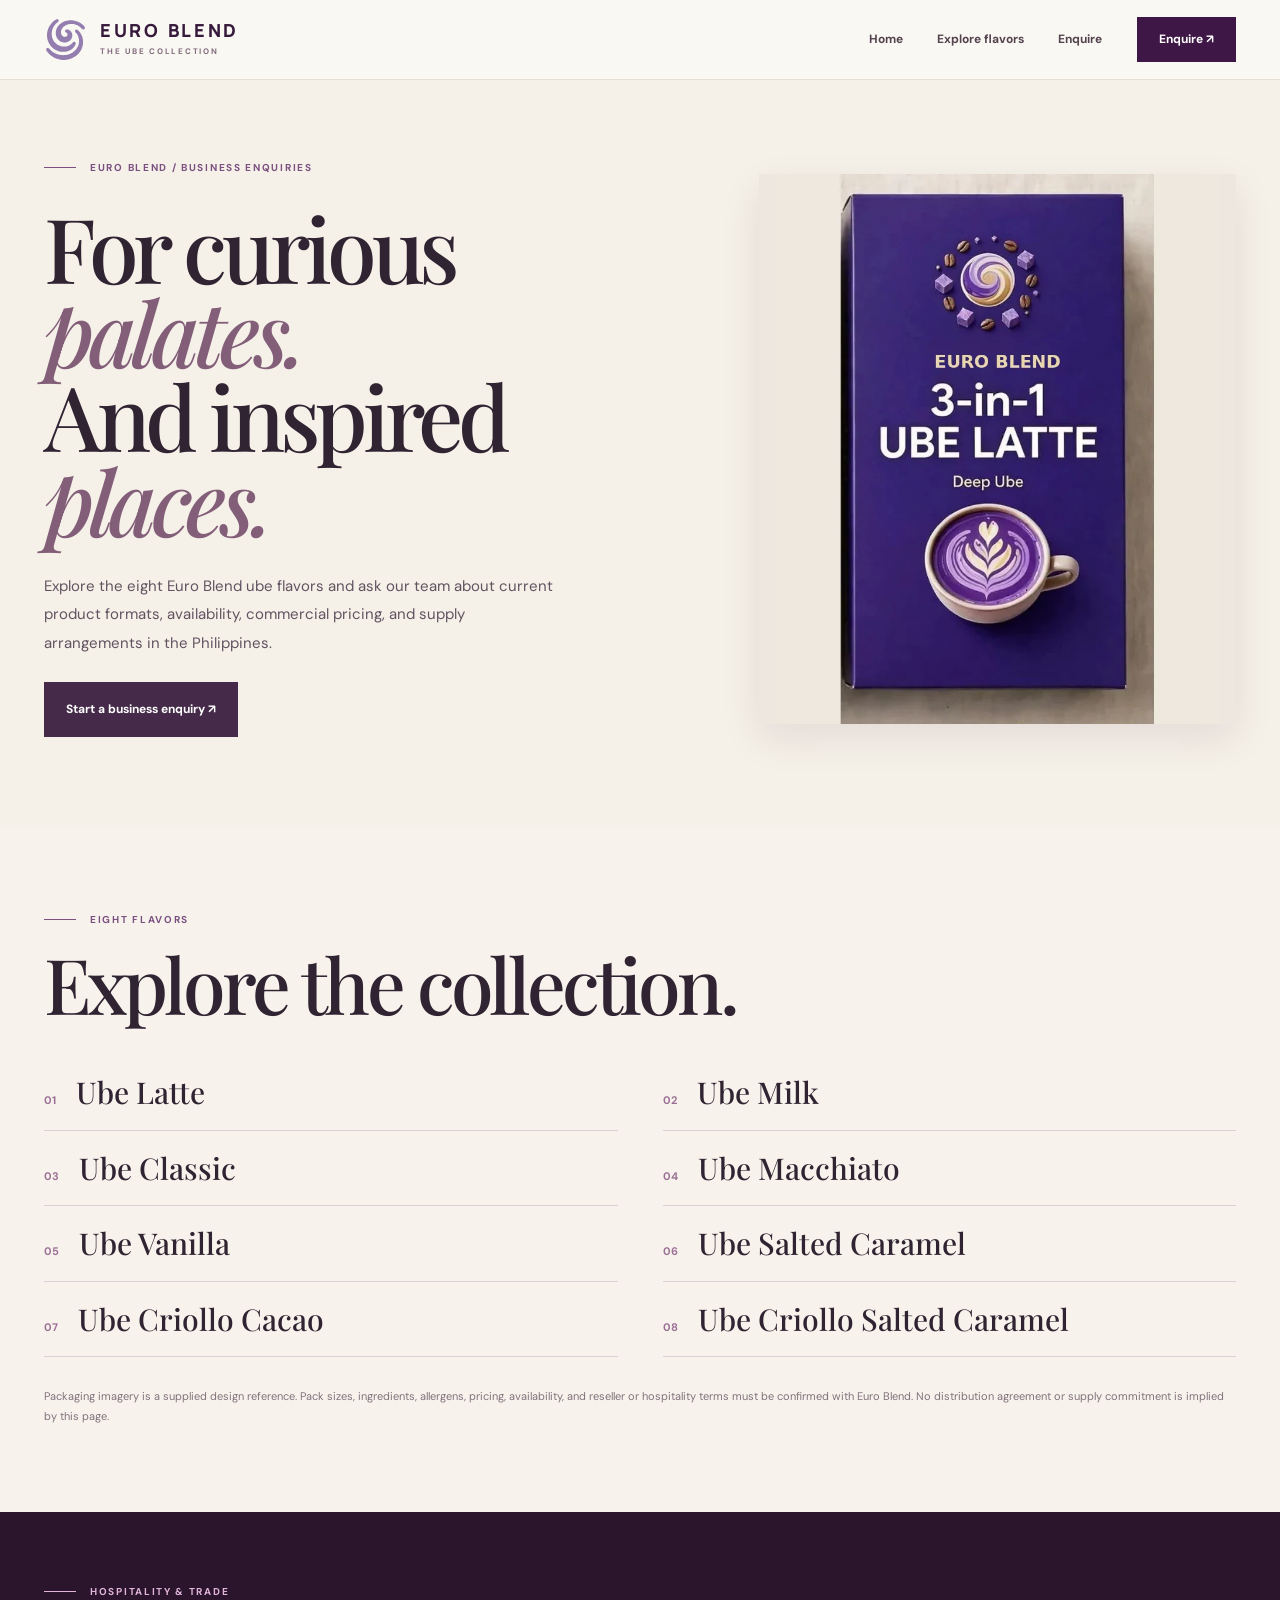
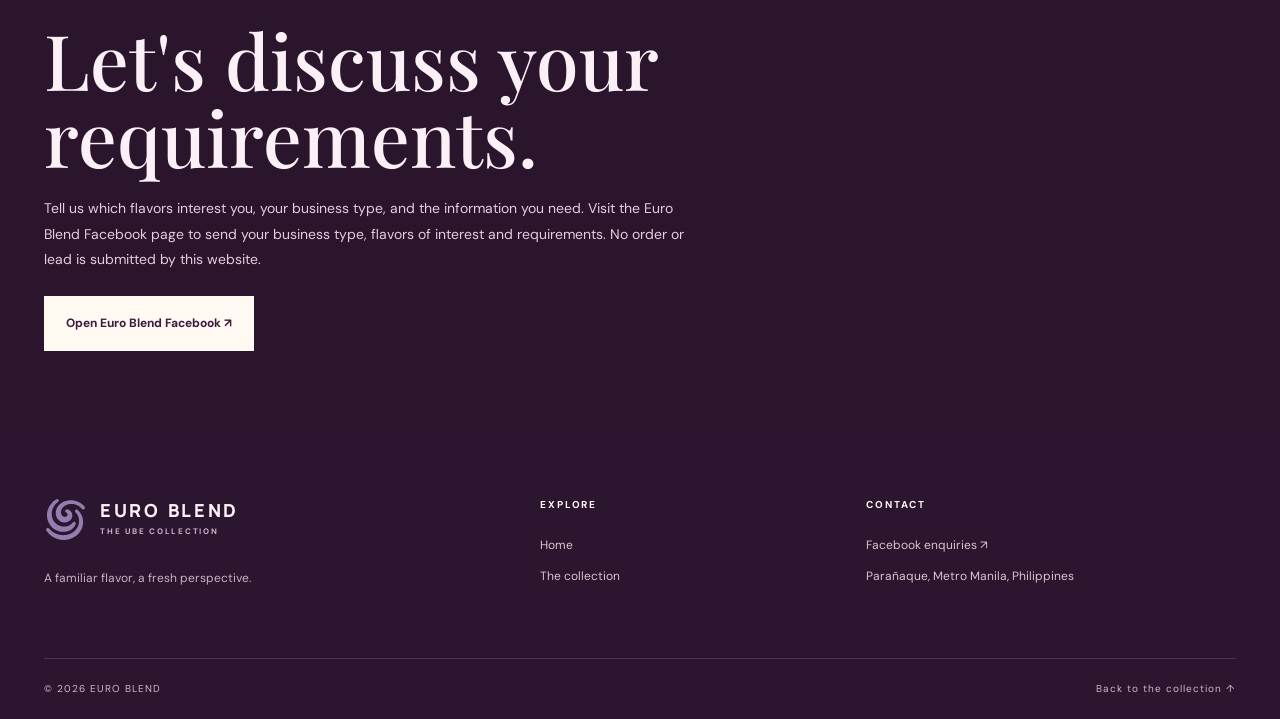
==== commit 12f8cd3f: "Enforce Euro Blend branding and correct Criollo, refine public enquiries and accessibility" ====
--- a/trade.html
+++ b/trade.html
@@ -8,17 +8,17 @@
 <meta property="og:title" content="Euro Blend — Hospitality &amp; Trade"><meta property="og:description" content="Eight Ube Collection flavors. Contact Euro Blend for current business pack details and terms."><meta property="og:image" content="https://euroblend.vercel.app/og-euroblend.jpg"><meta property="og:type" content="website"><meta property="og:url" content="https://euroblend.vercel.app/trade">
 <link rel="preconnect" href="https://fonts.googleapis.com"><link rel="preconnect" href="https://fonts.gstatic.com" crossorigin><link href="https://fonts.googleapis.com/css2?family=DM+Sans:wght@400;500;600;700&family=Manrope:wght@400;500;600;700;800&family=Playfair+Display:ital,wght@0,500;1,500&display=swap" rel="stylesheet"><link rel="stylesheet" href="/style.css">
 <style>
-.trade-hero{background:#f3e6ef;padding:80px 0 90px}.trade-hero .container{display:grid;grid-template-columns:1.15fr .85fr;gap:70px;align-items:center}.trade-hero h1{font:500 clamp(66px,7vw,115px)/.94 var(--display);letter-spacing:-.06em;margin:30px 0}.trade-hero h1 em{color:#9a62a4}.trade-hero p{max-width:515px;color:#625361;font-size:15px;line-height:1.9}.trade-hero img{width:100%;max-height:550px;object-fit:cover;box-shadow:0 20px 50px rgba(50,18,45,.13)}.trade-grid{padding:85px 0}.trade-grid h2{font:500 clamp(52px,6vw,86px)/.95 var(--display);letter-spacing:-.05em;margin:20px 0 35px}.trade-list{display:grid;grid-template-columns:1fr 1fr;gap:0 45px}.trade-list div{padding:20px 0;border-bottom:1px solid #ddcfda;display:flex;gap:20px;align-items:baseline}.trade-list span{font-size:11px;color:#9c7096;font-weight:700}.trade-list strong{font:500 30px/1.15 var(--display)}.trade-contact{padding:72px 0;background:#2b152d;color:#fbf0f6}.trade-contact h2{font:500 clamp(55px,6vw,90px)/1 var(--display);max-width:780px;margin:22px 0}.trade-contact p{color:#e3cede;max-width:650px;font-size:14px;line-height:1.8;margin-bottom:24px}.trade-contact .btn{background:#fff9f2;color:#3d1a40}.trade-note{margin-top:30px;font-size:11px;line-height:1.8;color:#80717c}
+.trade-hero{background:#f5f0e8;padding:80px 0 90px}.trade-hero .container{display:grid;grid-template-columns:1.15fr .85fr;gap:70px;align-items:center}.trade-hero h1{font:500 clamp(66px,7vw,115px)/.94 var(--display);letter-spacing:-.06em;margin:30px 0}.trade-hero h1 em{color:#825e78}.trade-hero p{max-width:515px;color:#625361;font-size:15px;line-height:1.9}.trade-hero img{width:100%;max-height:550px;object-fit:contain;background:#eee7df;box-shadow:0 14px 38px rgba(50,18,45,.09)}.trade-grid{padding:85px 0}.trade-grid h2{font:500 clamp(52px,6vw,86px)/.95 var(--display);letter-spacing:-.05em;margin:20px 0 35px}.trade-list{display:grid;grid-template-columns:1fr 1fr;gap:0 45px}.trade-list div{padding:20px 0;border-bottom:1px solid #ddcfda;display:flex;gap:20px;align-items:baseline}.trade-list span{font-size:11px;color:#9c7096;font-weight:700}.trade-list strong{font:500 30px/1.15 var(--display)}.trade-contact{padding:72px 0;background:#2b152d;color:#fbf0f6}.trade-contact h2{font:500 clamp(55px,6vw,90px)/1 var(--display);max-width:780px;margin:22px 0}.trade-contact p{color:#e3cede;max-width:650px;font-size:14px;line-height:1.8;margin-bottom:24px}.trade-contact .btn{background:#fff9f2;color:#3d1a40}.trade-note{margin-top:30px;font-size:11px;line-height:1.8;color:#80717c}
 @media(max-width:760px){.trade-hero{padding:47px 0 63px}.trade-hero .container{grid-template-columns:1fr;gap:30px}.trade-hero h1{font-size:clamp(60px,13vw,86px)}.trade-grid{padding:60px 0}.trade-list{grid-template-columns:1fr}.trade-list strong{font-size:26px}}
 </style>
 </head>
 <body>
 <a href="#main" class="skip">Skip to content</a>
-<header class="header" id="top"><div class="container header__inner"><a class="brand" href="/"><img src="/euroblend-mark.svg" width="43" height="45" alt=""><span><strong>EURO BLEND</strong><small>THE UBE COLLECTION</small></span></a><nav class="nav" id="site-nav" aria-label="Main navigation"><a href="/">Home</a><a href="/#flavors">Explore flavors</a><a href="mailto:1064euroblend@gmail.com?subject=Euro%20Blend%20Trade%20Enquiry">Enquire</a></nav><a class="header__cta" href="mailto:1064euroblend@gmail.com?subject=Euro%20Blend%20Trade%20Enquiry">Email the team ↗</a><button class="mobile-menu" type="button" id="mobile-menu" aria-label="Open menu" aria-expanded="false" aria-controls="site-nav"><span></span><span></span></button></div></header>
+<header class="header" id="top"><div class="container header__inner"><a class="brand" href="/"><img src="/euroblend-mark.svg" width="43" height="45" alt=""><span><strong>EURO BLEND</strong><small>THE UBE COLLECTION</small></span></a><nav class="nav" id="site-nav" aria-label="Main navigation"><a href="/">Home</a><a href="/#flavors">Explore flavors</a><a href="https://www.facebook.com/share/1deLJW2QHp/" target="_blank" rel="noopener noreferrer">Enquire</a></nav><a class="header__cta" href="https://www.facebook.com/share/1deLJW2QHp/" target="_blank" rel="noopener noreferrer">Enquire ↗</a><button class="mobile-menu" type="button" id="mobile-menu" aria-label="Open menu" aria-expanded="false" aria-controls="site-nav"><span></span><span></span></button></div></header>
 <main id="main">
-<section class="trade-hero"><div class="container"><div><div class="kicker"><span class="kicker__line"></span> EURO BLEND / BUSINESS ENQUIRIES</div><h1>For curious <em>palates.</em><br>And inspired <em>places.</em></h1><p>Explore the eight Euro Blend ube flavors and ask our team about current product formats, availability, commercial pricing, and supply arrangements in the Philippines.</p><a class="btn btn--purple" style="margin-top:25px" href="mailto:1064euroblend@gmail.com?subject=Euro%20Blend%20Hospitality%20and%20Trade%20Enquiry">Start a business enquiry ↗</a></div><img src="/images/editorial-ube-latte-800.webp" srcset="/images/editorial-ube-latte-480.webp 480w, /images/editorial-ube-latte-800.webp 800w" sizes="(max-width:760px) 90vw, 510px" width="760" height="940" alt="Euro Blend Ube Latte Deep Ube packaging on natural linen"></div></section>
+<section class="trade-hero"><div class="container"><div><div class="kicker"><span class="kicker__line"></span> EURO BLEND / BUSINESS ENQUIRIES</div><h1>For curious <em>palates.</em><br>And inspired <em>places.</em></h1><p>Explore the eight Euro Blend ube flavors and ask our team about current product formats, availability, commercial pricing, and supply arrangements in the Philippines.</p><a class="btn btn--purple" style="margin-top:25px" href="https://www.facebook.com/share/1deLJW2QHp/" target="_blank" rel="noopener noreferrer">Start a business enquiry ↗</a></div><img src="/images/editorial-ube-latte-800.webp" srcset="/images/editorial-ube-latte-480.webp 480w, /images/editorial-ube-latte-800.webp 800w" sizes="(max-width:760px) 90vw, 510px" width="760" height="940" alt="Euro Blend Ube Latte Deep Ube packaging on natural linen"></div></section>
 <section class="trade-grid"><div class="container"><div class="kicker"><span class="kicker__line"></span> EIGHT FLAVORS</div><h2>Explore the collection.</h2><div class="trade-list"><div><span>01</span><strong>Ube Latte</strong></div><div><span>02</span><strong>Ube Milk</strong></div><div><span>03</span><strong>Ube Classic</strong></div><div><span>04</span><strong>Ube Macchiato</strong></div><div><span>05</span><strong>Ube Vanilla</strong></div><div><span>06</span><strong>Ube Salted Caramel</strong></div><div><span>07</span><strong>Ube Criollo Cacao</strong></div><div><span>08</span><strong>Ube Criollo Salted Caramel</strong></div></div><p class="trade-note">Packaging imagery is a supplied design reference. Pack sizes, ingredients, allergens, pricing, availability, and reseller or hospitality terms must be confirmed with Euro Blend. No distribution agreement or supply commitment is implied by this page.</p></div></section>
-<section class="trade-contact"><div class="container"><div class="kicker kicker--light"><span class="kicker__line"></span> HOSPITALITY &amp; TRADE</div><h2>Let's discuss your requirements.</h2><p>Tell us which flavors interest you, your business type, and the information you need. This link opens an email draft; it does not submit a lead or place an order.</p><a class="btn" href="mailto:1064euroblend@gmail.com?subject=Euro%20Blend%20Business%20Enquiry">Email Euro Blend ↗</a></div></section>
+<section class="trade-contact"><div class="container"><div class="kicker kicker--light"><span class="kicker__line"></span> HOSPITALITY &amp; TRADE</div><h2>Let's discuss your requirements.</h2><p>Tell us which flavors interest you, your business type, and the information you need. Visit the Euro Blend Facebook page to send your business type, flavors of interest and requirements. No order or lead is submitted by this website.</p><a class="btn" href="https://www.facebook.com/share/1deLJW2QHp/" target="_blank" rel="noopener noreferrer">Open Euro Blend Facebook ↗</a></div></section>
 </main>
-<footer class="footer"><div class="container footer__top"><div class="footer__brand"><a class="brand brand--footer" href="/"><img src="/euroblend-mark.svg" width="44" height="48" alt=""><span><strong>EURO BLEND</strong><small>THE UBE COLLECTION</small></span></a><p>A familiar flavor, a fresh perspective.</p></div><div class="footer__links"><strong>EXPLORE</strong><a href="/">Home</a><a href="/#flavors">The collection</a></div><div class="footer__links"><strong>CONTACT</strong><a href="mailto:1064euroblend@gmail.com">1064euroblend@gmail.com</a><a href="https://www.facebook.com/share/1deLJW2QHp/" target="_blank" rel="noopener noreferrer">Facebook enquiries ↗</a><span>Parañaque, Metro Manila, Philippines</span></div></div><div class="container footer__bottom"><span>© 2026 EURO BLEND</span><a href="/">Back to the collection ↑</a></div></footer><script src="/script.js" defer></script>
+<footer class="footer"><div class="container footer__top"><div class="footer__brand"><a class="brand brand--footer" href="/"><img src="/euroblend-mark.svg" width="44" height="48" alt=""><span><strong>EURO BLEND</strong><small>THE UBE COLLECTION</small></span></a><p>A familiar flavor, a fresh perspective.</p></div><div class="footer__links"><strong>EXPLORE</strong><a href="/">Home</a><a href="/#flavors">The collection</a></div><div class="footer__links"><strong>CONTACT</strong><a href="https://www.facebook.com/share/1deLJW2QHp/" target="_blank" rel="noopener noreferrer">Facebook enquiries ↗</a><span>Parañaque, Metro Manila, Philippines</span></div></div><div class="container footer__bottom"><span>© 2026 EURO BLEND</span><a href="/">Back to the collection ↑</a></div></footer><script src="/script.js" defer></script>
 </body></html>
--- a/style.css
+++ b/style.css
@@ -226,3 +226,20 @@
 }
 body[data-mood="purple-hour"] .hero .text-cta{color:#f4d6ec;border-color:#bf92bd}
 body[data-mood="purple-hour"] .hero .text-cta:hover{color:#fff}
+
+/* Brand polish: packaging legibility, clear mobile swipe cue and usable controls. */
+.editorial-look__swipe{display:none}
+.editorial-look__photos button{border-radius:3px}
+.editorial-look__photos button:focus-visible,.pack-view button:focus-visible,.flavor-rail__option:focus-visible,.mood-switch__button:focus-visible{outline:3px solid #b4779d;outline-offset:3px}
+.pack-view button{min-height:44px;padding:9px 18px}
+.editorial-look__photos img{transition:transform .6s cubic-bezier(.22,1,.36,1)}
+@media(max-width:760px){
+ .editorial-look__swipe{display:flex;justify-content:space-between;align-items:center;color:#766475;font-weight:700;font-size:11px;letter-spacing:.04em;margin:0 0 14px}
+ .editorial-look__photos{scroll-padding-inline:18px}
+ .editorial-look__photos button{flex-basis:min(72vw,300px)}
+ .pack-view{bottom:36px}
+ .pack-view button{font-size:12px}
+ .showcase__photo{padding-bottom:91px}
+ .hero__photo-tag{max-width:calc(100% - 38px)}
+}
+@media(prefers-reduced-motion:reduce){.editorial-look__photos img{transition:none!important}}
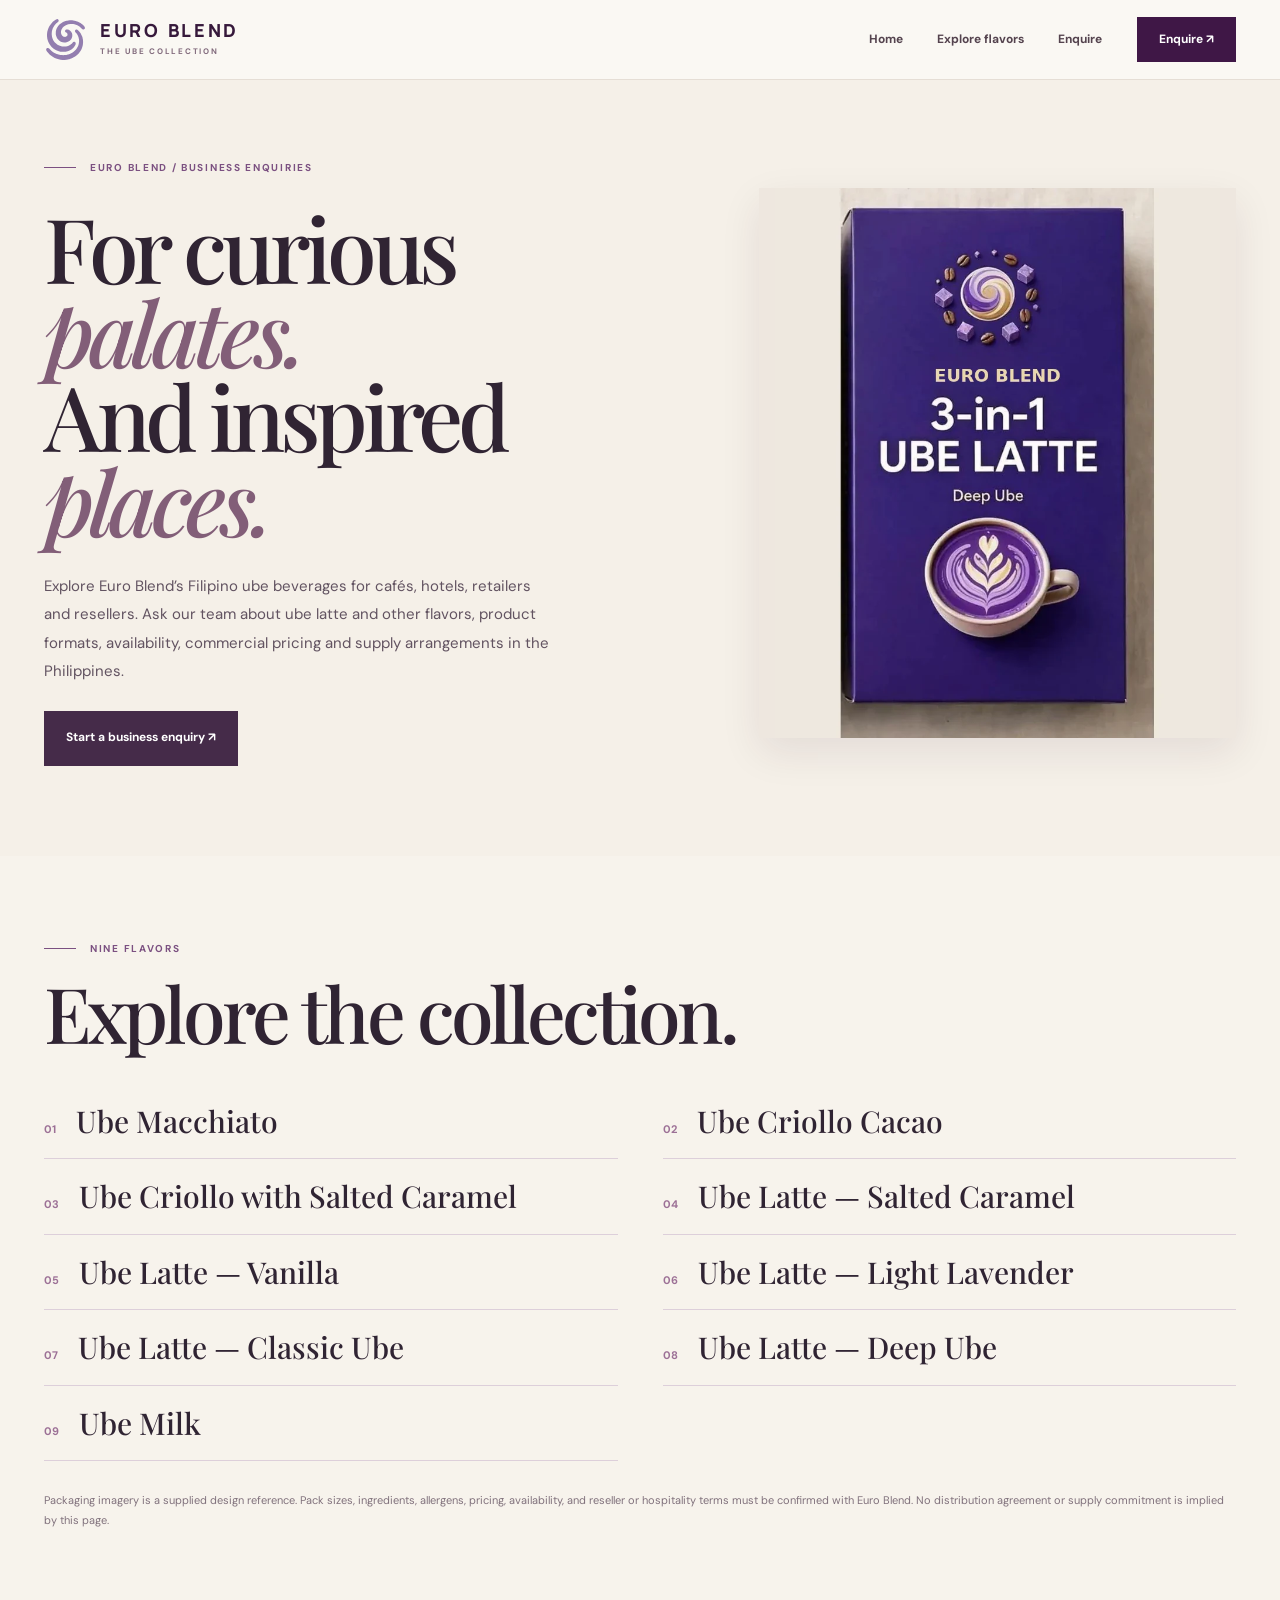
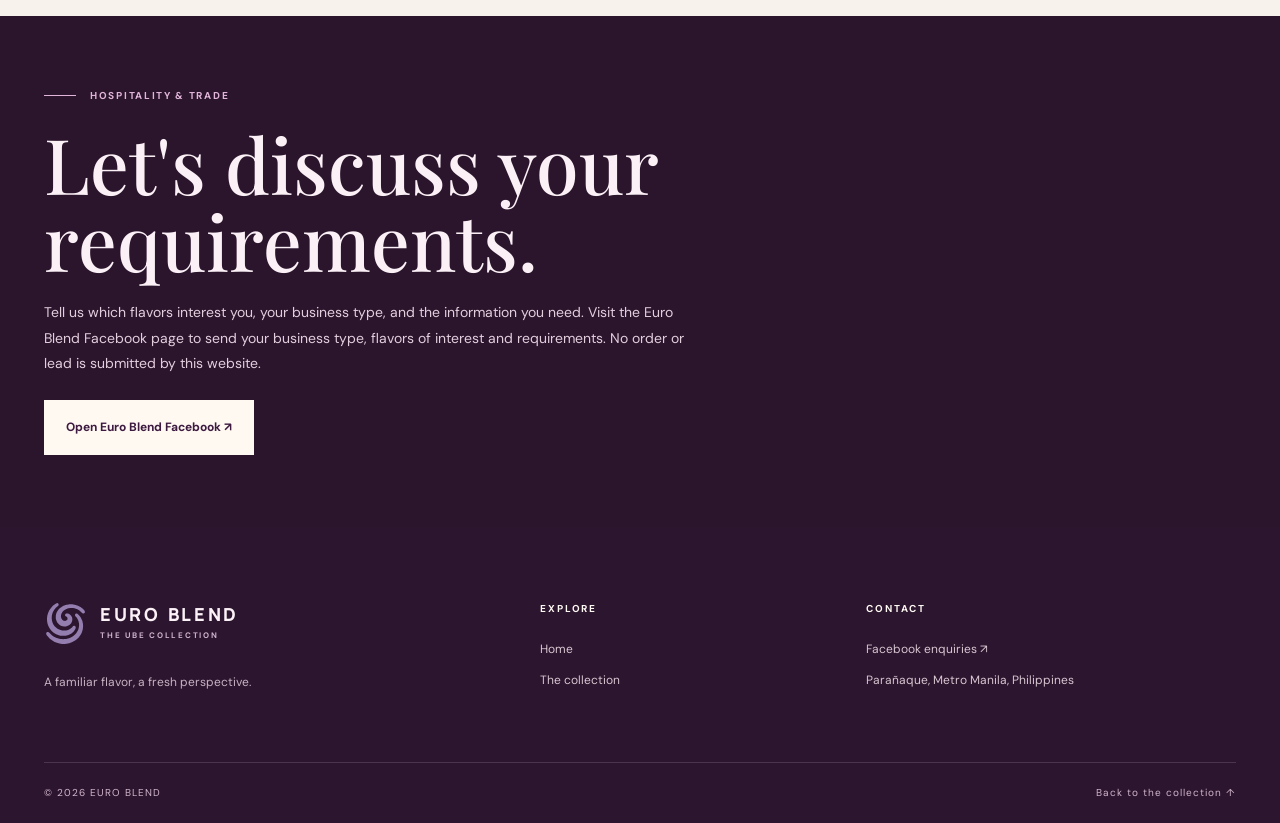
==== commit 858028a7: "Match flavor list to Euroblend packs (ChatGPT patch)" ====
--- a/trade.html
+++ b/trade.html
@@ -2,10 +2,11 @@
 <html lang="en">
 <head>
 <meta charset="utf-8"><meta name="viewport" content="width=device-width,initial-scale=1"><meta name="theme-color" content="#faf6ed">
-<title>Hospitality &amp; Trade | Euro Blend</title>
-<meta name="description" content="Explore Euro Blend's eight Ube Collection flavors and contact the Euro Blend team about hospitality, café, and retail enquiries in the Philippines.">
+<title>Ube Drinks for Cafés &amp; Resellers Philippines | Euroblend</title>
+<meta name="description" content="Enquire with Euro Blend about ube latte and other Filipino ube beverages for cafés, hotels, retail and resellers in the Philippines. Confirm product formats and supply terms.">
+<meta name="robots" content="index, follow, max-image-preview:large"><meta property="og:site_name" content="Euro Blend"><meta property="og:locale" content="en_PH">
 <link rel="canonical" href="https://euroblend.vercel.app/trade"><link rel="icon" type="image/svg+xml" href="/favicon.svg"><link rel="apple-touch-icon" href="/apple-touch-icon.png">
-<meta property="og:title" content="Euro Blend — Hospitality &amp; Trade"><meta property="og:description" content="Eight Ube Collection flavors. Contact Euro Blend for current business pack details and terms."><meta property="og:image" content="https://euroblend.vercel.app/og-euroblend.jpg"><meta property="og:type" content="website"><meta property="og:url" content="https://euroblend.vercel.app/trade">
+<meta property="og:title" content="Ube Drinks for Cafés &amp; Resellers Philippines | Euroblend"><meta property="og:description" content="Explore Filipino ube drinks for cafés, hotels and resellers. Contact Euro Blend for product availability and business terms."><meta property="og:image" content="https://euroblend.vercel.app/og-euroblend.jpg"><meta property="og:type" content="website"><meta property="og:url" content="https://euroblend.vercel.app/trade">
 <link rel="preconnect" href="https://fonts.googleapis.com"><link rel="preconnect" href="https://fonts.gstatic.com" crossorigin><link href="https://fonts.googleapis.com/css2?family=DM+Sans:wght@400;500;600;700&family=Manrope:wght@400;500;600;700;800&family=Playfair+Display:ital,wght@0,500;1,500&display=swap" rel="stylesheet"><link rel="stylesheet" href="/style.css">
 <style>
 .trade-hero{background:#f5f0e8;padding:80px 0 90px}.trade-hero .container{display:grid;grid-template-columns:1.15fr .85fr;gap:70px;align-items:center}.trade-hero h1{font:500 clamp(66px,7vw,115px)/.94 var(--display);letter-spacing:-.06em;margin:30px 0}.trade-hero h1 em{color:#825e78}.trade-hero p{max-width:515px;color:#625361;font-size:15px;line-height:1.9}.trade-hero img{width:100%;max-height:550px;object-fit:contain;background:#eee7df;box-shadow:0 14px 38px rgba(50,18,45,.09)}.trade-grid{padding:85px 0}.trade-grid h2{font:500 clamp(52px,6vw,86px)/.95 var(--display);letter-spacing:-.05em;margin:20px 0 35px}.trade-list{display:grid;grid-template-columns:1fr 1fr;gap:0 45px}.trade-list div{padding:20px 0;border-bottom:1px solid #ddcfda;display:flex;gap:20px;align-items:baseline}.trade-list span{font-size:11px;color:#9c7096;font-weight:700}.trade-list strong{font:500 30px/1.15 var(--display)}.trade-contact{padding:72px 0;background:#2b152d;color:#fbf0f6}.trade-contact h2{font:500 clamp(55px,6vw,90px)/1 var(--display);max-width:780px;margin:22px 0}.trade-contact p{color:#e3cede;max-width:650px;font-size:14px;line-height:1.8;margin-bottom:24px}.trade-contact .btn{background:#fff9f2;color:#3d1a40}.trade-note{margin-top:30px;font-size:11px;line-height:1.8;color:#80717c}
@@ -16,8 +17,8 @@
 <a href="#main" class="skip">Skip to content</a>
 <header class="header" id="top"><div class="container header__inner"><a class="brand" href="/"><img src="/euroblend-mark.svg" width="43" height="45" alt=""><span><strong>EURO BLEND</strong><small>THE UBE COLLECTION</small></span></a><nav class="nav" id="site-nav" aria-label="Main navigation"><a href="/">Home</a><a href="/#flavors">Explore flavors</a><a href="https://www.facebook.com/share/1deLJW2QHp/" target="_blank" rel="noopener noreferrer">Enquire</a></nav><a class="header__cta" href="https://www.facebook.com/share/1deLJW2QHp/" target="_blank" rel="noopener noreferrer">Enquire ↗</a><button class="mobile-menu" type="button" id="mobile-menu" aria-label="Open menu" aria-expanded="false" aria-controls="site-nav"><span></span><span></span></button></div></header>
 <main id="main">
-<section class="trade-hero"><div class="container"><div><div class="kicker"><span class="kicker__line"></span> EURO BLEND / BUSINESS ENQUIRIES</div><h1>For curious <em>palates.</em><br>And inspired <em>places.</em></h1><p>Explore the eight Euro Blend ube flavors and ask our team about current product formats, availability, commercial pricing, and supply arrangements in the Philippines.</p><a class="btn btn--purple" style="margin-top:25px" href="https://www.facebook.com/share/1deLJW2QHp/" target="_blank" rel="noopener noreferrer">Start a business enquiry ↗</a></div><img src="/images/editorial-ube-latte-800.webp" srcset="/images/editorial-ube-latte-480.webp 480w, /images/editorial-ube-latte-800.webp 800w" sizes="(max-width:760px) 90vw, 510px" width="760" height="940" alt="Euro Blend Ube Latte Deep Ube packaging on natural linen"></div></section>
-<section class="trade-grid"><div class="container"><div class="kicker"><span class="kicker__line"></span> EIGHT FLAVORS</div><h2>Explore the collection.</h2><div class="trade-list"><div><span>01</span><strong>Ube Latte</strong></div><div><span>02</span><strong>Ube Milk</strong></div><div><span>03</span><strong>Ube Classic</strong></div><div><span>04</span><strong>Ube Macchiato</strong></div><div><span>05</span><strong>Ube Vanilla</strong></div><div><span>06</span><strong>Ube Salted Caramel</strong></div><div><span>07</span><strong>Ube Criollo Cacao</strong></div><div><span>08</span><strong>Ube Criollo Salted Caramel</strong></div></div><p class="trade-note">Packaging imagery is a supplied design reference. Pack sizes, ingredients, allergens, pricing, availability, and reseller or hospitality terms must be confirmed with Euro Blend. No distribution agreement or supply commitment is implied by this page.</p></div></section>
+<section class="trade-hero"><div class="container"><div><div class="kicker"><span class="kicker__line"></span> EURO BLEND / BUSINESS ENQUIRIES</div><h1>For curious <em>palates.</em><br>And inspired <em>places.</em></h1><p>Explore Euro Blend’s Filipino ube beverages for cafés, hotels, retailers and resellers. Ask our team about ube latte and other flavors, product formats, availability, commercial pricing and supply arrangements in the Philippines.</p><a class="btn btn--purple" style="margin-top:25px" href="https://www.facebook.com/share/1deLJW2QHp/" target="_blank" rel="noopener noreferrer">Start a business enquiry ↗</a></div><img src="/images/editorial-ube-latte-800.webp" srcset="/images/editorial-ube-latte-480.webp 480w, /images/editorial-ube-latte-800.webp 800w" sizes="(max-width:760px) 90vw, 510px" width="760" height="940" alt="Euro Blend Ube Latte Deep Ube packaging on natural linen"></div></section>
+<section class="trade-grid"><div class="container"><div class="kicker"><span class="kicker__line"></span> NINE FLAVORS</div><h2>Explore the collection.</h2><div class="trade-list"><div><span>01</span><strong>Ube Macchiato</strong></div><div><span>02</span><strong>Ube Criollo Cacao</strong></div><div><span>03</span><strong>Ube Criollo with Salted Caramel</strong></div><div><span>04</span><strong>Ube Latte — Salted Caramel</strong></div><div><span>05</span><strong>Ube Latte — Vanilla</strong></div><div><span>06</span><strong>Ube Latte — Light Lavender</strong></div><div><span>07</span><strong>Ube Latte — Classic Ube</strong></div><div><span>08</span><strong>Ube Latte — Deep Ube</strong></div><div><span>09</span><strong>Ube Milk</strong></div></div><p class="trade-note">Packaging imagery is a supplied design reference. Pack sizes, ingredients, allergens, pricing, availability, and reseller or hospitality terms must be confirmed with Euro Blend. No distribution agreement or supply commitment is implied by this page.</p></div></section>
 <section class="trade-contact"><div class="container"><div class="kicker kicker--light"><span class="kicker__line"></span> HOSPITALITY &amp; TRADE</div><h2>Let's discuss your requirements.</h2><p>Tell us which flavors interest you, your business type, and the information you need. Visit the Euro Blend Facebook page to send your business type, flavors of interest and requirements. No order or lead is submitted by this website.</p><a class="btn" href="https://www.facebook.com/share/1deLJW2QHp/" target="_blank" rel="noopener noreferrer">Open Euro Blend Facebook ↗</a></div></section>
 </main>
 <footer class="footer"><div class="container footer__top"><div class="footer__brand"><a class="brand brand--footer" href="/"><img src="/euroblend-mark.svg" width="44" height="48" alt=""><span><strong>EURO BLEND</strong><small>THE UBE COLLECTION</small></span></a><p>A familiar flavor, a fresh perspective.</p></div><div class="footer__links"><strong>EXPLORE</strong><a href="/">Home</a><a href="/#flavors">The collection</a></div><div class="footer__links"><strong>CONTACT</strong><a href="https://www.facebook.com/share/1deLJW2QHp/" target="_blank" rel="noopener noreferrer">Facebook enquiries ↗</a><span>Parañaque, Metro Manila, Philippines</span></div></div><div class="container footer__bottom"><span>© 2026 EURO BLEND</span><a href="/">Back to the collection ↑</a></div></footer><script src="/script.js" defer></script>
--- a/style.css
+++ b/style.css
@@ -243,3 +243,14 @@
  .hero__photo-tag{max-width:calc(100% - 38px)}
 }
 @media(prefers-reduced-motion:reduce){.editorial-look__photos img{transition:none!important}}
+
+/* Owner-approved product accuracy: no simulated drink colors for products without verified photographs. */
+.showcase__photo-frame img[hidden],.flavor-identity[hidden],.pack-view[hidden]{display:none!important}
+.flavor-identity{width:100%;height:100%;min-height:370px;display:flex;flex-direction:column;align-items:center;justify-content:center;gap:22px;text-align:center;padding:clamp(28px,5vw,70px);background:#eee9e0;color:#392c35;position:relative;overflow:hidden}
+.flavor-identity:before{content:'';position:absolute;inset:15px;border:1px solid #d7cbc4;pointer-events:none}
+.flavor-identity__overline{font:700 10px/1.5 var(--sans);letter-spacing:.22em;color:#795e6d}
+.flavor-identity__mark{width:58px!important;height:62px!important;object-fit:contain!important;flex-shrink:0}
+.flavor-identity strong{font:500 clamp(42px,5vw,76px)/1.03 var(--display);letter-spacing:-.055em;color:#422d40;max-width:470px;text-wrap:balance}
+.flavor-identity__rule{display:block;width:45px;height:1px;background:#b9a69f}
+.flavor-identity__footnote{font:700 10px/1.5 var(--sans);letter-spacing:.2em;color:#806875}
+@media(max-width:760px){.flavor-identity{min-height:0;gap:13px;padding:24px}.flavor-identity:before{inset:10px}.flavor-identity__overline,.flavor-identity__footnote{font-size:8px}.flavor-identity__mark{width:44px!important;height:48px!important}.flavor-identity strong{font-size:clamp(34px,9vw,55px)}}
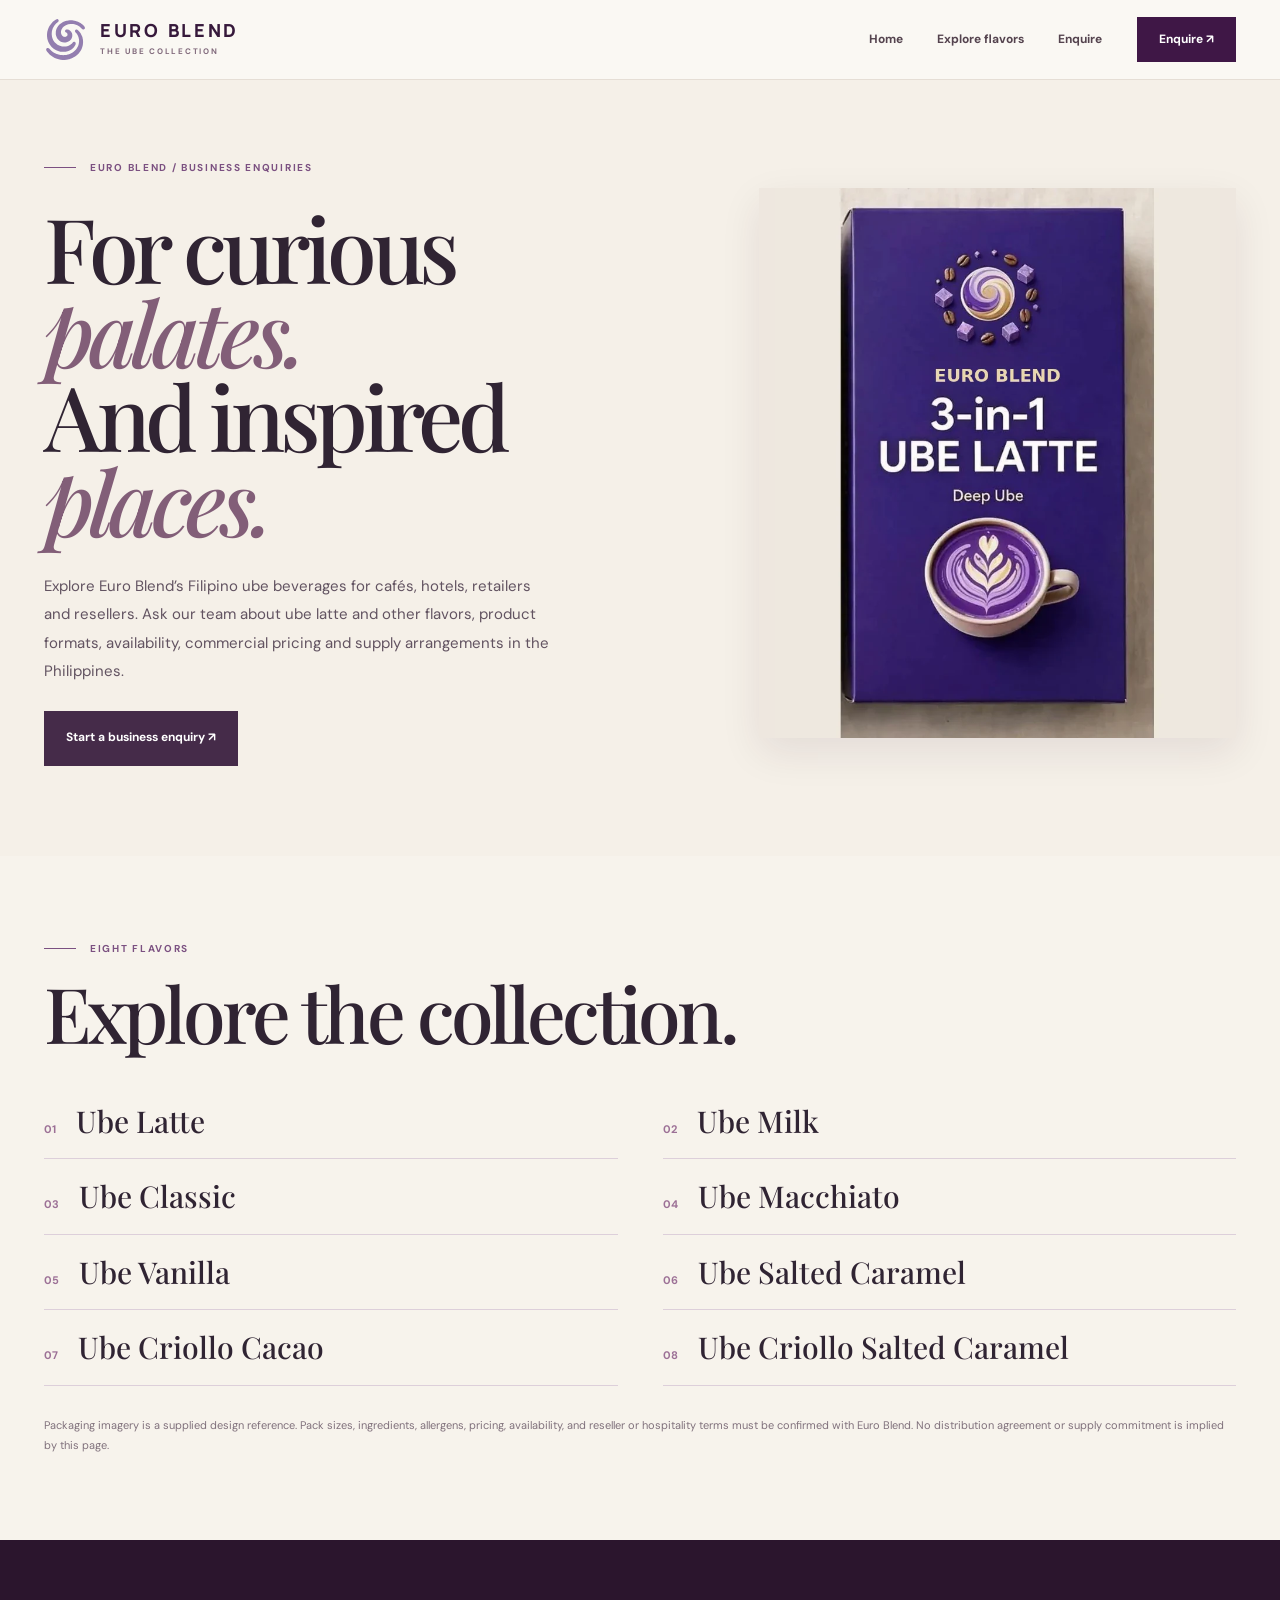
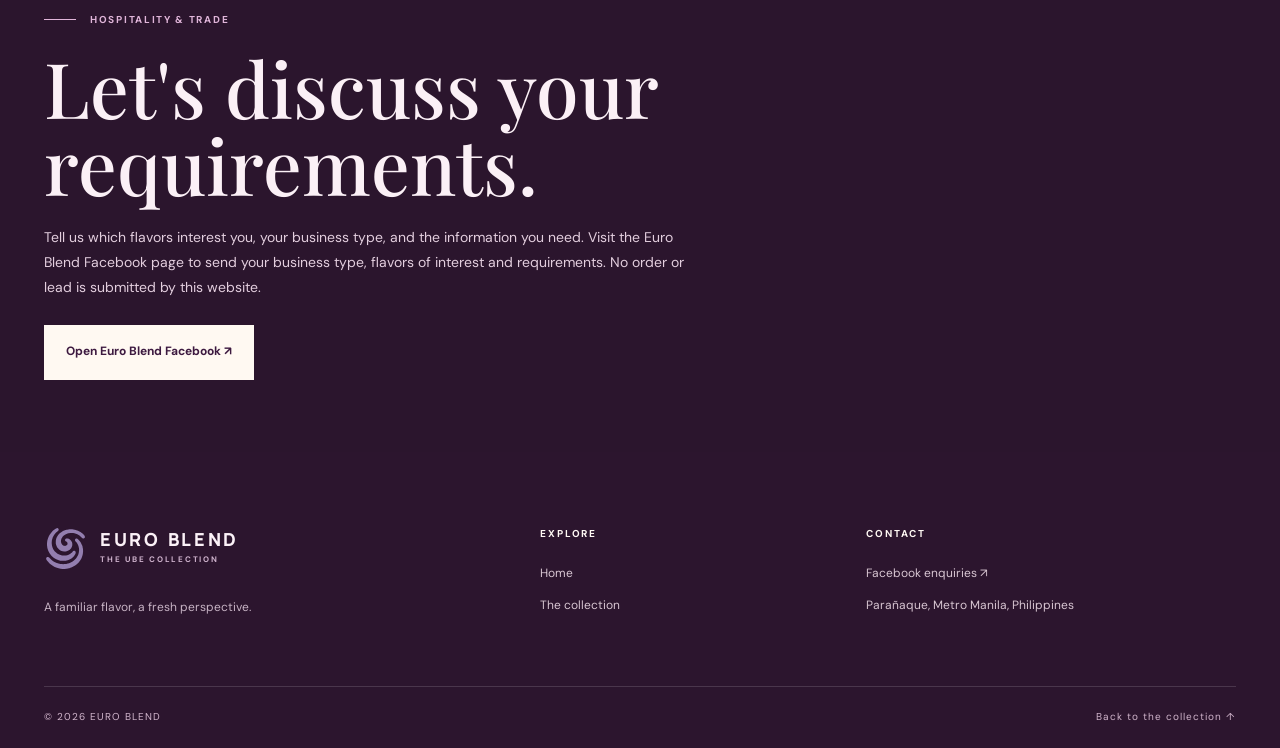
==== commit b768c4b8: "Improve Euroblend trade search titles and café reseller enquiry relevance" ====
--- a/trade.html
+++ b/trade.html
@@ -18,7 +18,7 @@
 <header class="header" id="top"><div class="container header__inner"><a class="brand" href="/"><img src="/euroblend-mark.svg" width="43" height="45" alt=""><span><strong>EURO BLEND</strong><small>THE UBE COLLECTION</small></span></a><nav class="nav" id="site-nav" aria-label="Main navigation"><a href="/">Home</a><a href="/#flavors">Explore flavors</a><a href="https://www.facebook.com/share/1deLJW2QHp/" target="_blank" rel="noopener noreferrer">Enquire</a></nav><a class="header__cta" href="https://www.facebook.com/share/1deLJW2QHp/" target="_blank" rel="noopener noreferrer">Enquire ↗</a><button class="mobile-menu" type="button" id="mobile-menu" aria-label="Open menu" aria-expanded="false" aria-controls="site-nav"><span></span><span></span></button></div></header>
 <main id="main">
 <section class="trade-hero"><div class="container"><div><div class="kicker"><span class="kicker__line"></span> EURO BLEND / BUSINESS ENQUIRIES</div><h1>For curious <em>palates.</em><br>And inspired <em>places.</em></h1><p>Explore Euro Blend’s Filipino ube beverages for cafés, hotels, retailers and resellers. Ask our team about ube latte and other flavors, product formats, availability, commercial pricing and supply arrangements in the Philippines.</p><a class="btn btn--purple" style="margin-top:25px" href="https://www.facebook.com/share/1deLJW2QHp/" target="_blank" rel="noopener noreferrer">Start a business enquiry ↗</a></div><img src="/images/editorial-ube-latte-800.webp" srcset="/images/editorial-ube-latte-480.webp 480w, /images/editorial-ube-latte-800.webp 800w" sizes="(max-width:760px) 90vw, 510px" width="760" height="940" alt="Euro Blend Ube Latte Deep Ube packaging on natural linen"></div></section>
-<section class="trade-grid"><div class="container"><div class="kicker"><span class="kicker__line"></span> NINE FLAVORS</div><h2>Explore the collection.</h2><div class="trade-list"><div><span>01</span><strong>Ube Macchiato</strong></div><div><span>02</span><strong>Ube Criollo Cacao</strong></div><div><span>03</span><strong>Ube Criollo with Salted Caramel</strong></div><div><span>04</span><strong>Ube Latte — Salted Caramel</strong></div><div><span>05</span><strong>Ube Latte — Vanilla</strong></div><div><span>06</span><strong>Ube Latte — Light Lavender</strong></div><div><span>07</span><strong>Ube Latte — Classic Ube</strong></div><div><span>08</span><strong>Ube Latte — Deep Ube</strong></div><div><span>09</span><strong>Ube Milk</strong></div></div><p class="trade-note">Packaging imagery is a supplied design reference. Pack sizes, ingredients, allergens, pricing, availability, and reseller or hospitality terms must be confirmed with Euro Blend. No distribution agreement or supply commitment is implied by this page.</p></div></section>
+<section class="trade-grid"><div class="container"><div class="kicker"><span class="kicker__line"></span> EIGHT FLAVORS</div><h2>Explore the collection.</h2><div class="trade-list"><div><span>01</span><strong>Ube Latte</strong></div><div><span>02</span><strong>Ube Milk</strong></div><div><span>03</span><strong>Ube Classic</strong></div><div><span>04</span><strong>Ube Macchiato</strong></div><div><span>05</span><strong>Ube Vanilla</strong></div><div><span>06</span><strong>Ube Salted Caramel</strong></div><div><span>07</span><strong>Ube Criollo Cacao</strong></div><div><span>08</span><strong>Ube Criollo Salted Caramel</strong></div></div><p class="trade-note">Packaging imagery is a supplied design reference. Pack sizes, ingredients, allergens, pricing, availability, and reseller or hospitality terms must be confirmed with Euro Blend. No distribution agreement or supply commitment is implied by this page.</p></div></section>
 <section class="trade-contact"><div class="container"><div class="kicker kicker--light"><span class="kicker__line"></span> HOSPITALITY &amp; TRADE</div><h2>Let's discuss your requirements.</h2><p>Tell us which flavors interest you, your business type, and the information you need. Visit the Euro Blend Facebook page to send your business type, flavors of interest and requirements. No order or lead is submitted by this website.</p><a class="btn" href="https://www.facebook.com/share/1deLJW2QHp/" target="_blank" rel="noopener noreferrer">Open Euro Blend Facebook ↗</a></div></section>
 </main>
 <footer class="footer"><div class="container footer__top"><div class="footer__brand"><a class="brand brand--footer" href="/"><img src="/euroblend-mark.svg" width="44" height="48" alt=""><span><strong>EURO BLEND</strong><small>THE UBE COLLECTION</small></span></a><p>A familiar flavor, a fresh perspective.</p></div><div class="footer__links"><strong>EXPLORE</strong><a href="/">Home</a><a href="/#flavors">The collection</a></div><div class="footer__links"><strong>CONTACT</strong><a href="https://www.facebook.com/share/1deLJW2QHp/" target="_blank" rel="noopener noreferrer">Facebook enquiries ↗</a><span>Parañaque, Metro Manila, Philippines</span></div></div><div class="container footer__bottom"><span>© 2026 EURO BLEND</span><a href="/">Back to the collection ↑</a></div></footer><script src="/script.js" defer></script>
--- a/style.css
+++ b/style.css
@@ -5,7 +5,7 @@
 .ticker{background:#45184c;color:#f3d9ef;overflow:hidden;padding:20px 0}.ticker__track{display:flex;align-items:center;gap:27px;width:max-content;white-space:nowrap;animation:drift 48s linear infinite}.ticker span{font:700 10px/1.3 var(--heading);letter-spacing:.16em}.ticker i{font-size:15px;font-style:normal;color:#d9a2d3}@keyframes drift{to{transform:translateX(-24%)}}
 .intro{padding:108px 0 114px;background:#fffdf8}.intro__line{display:flex;align-items:center;justify-content:space-between;border-bottom:1px solid #e9dedf;padding-bottom:16px;font-size:10px;font-weight:700;letter-spacing:.16em;color:#876f84}.intro__heading{display:flex;justify-content:space-between;align-items:flex-end;gap:55px;padding:43px 0 51px}.intro h2{font:500 clamp(78px,8.1vw,122px)/.95 var(--display);letter-spacing:-.065em}.intro h2 em{font-weight:500;color:#9565a0}.intro__aside{max-width:345px;padding-bottom:13px}.intro__star{font-size:33px;color:#a56bad;line-height:1}.intro__aside p{color:#796975;font-size:14px;line-height:1.8;margin-top:13px}
 .showcase{--accent:#9d5f9b;--base:#eed8e2;--light:#fff7f5;display:grid;grid-template-columns:minmax(0,.96fr) minmax(0,1.04fr);min-height:630px;background:var(--light);border:1px solid #eddfdf;transition:background .25s}.showcase[data-flavor=milk]{--accent:#ad7195;--base:#edd6e4;--light:#fff9f8}.showcase[data-flavor=classic]{--accent:#8851a7;--base:#d7b4d8;--light:#fbf4fd}.showcase[data-flavor=macchiato]{--accent:#a76a65;--base:#e5cdca;--light:#fff9f6}.showcase[data-flavor=vanilla]{--accent:#a78758;--base:#ebdbc4;--light:#fefaf2}.showcase[data-flavor=salted-caramel]{--accent:#b26e51;--base:#e5c5b1;--light:#fff8f2}.showcase[data-flavor=criollo-cacao]{--accent:#8c5b68;--base:#ccb1b5;--light:#fcf5f4}.showcase[data-flavor=criollo-salted-caramel]{--accent:#a36a6d;--base:#d7afb2;--light:#fff8f4}.showcase__photo{min-width:0;position:relative;background:var(--base);padding:38px;display:flex;align-items:center;justify-content:center;transition:background .25s}.showcase__photo:before{content:'';position:absolute;inset:19px;border:1px solid rgba(73,35,58,.17);pointer-events:none}.showcase__photo-frame{width:100%;max-height:640px;height:560px;overflow:hidden;background:#cbb3b2;box-shadow:0 12px 25px rgba(38,12,35,.11)}.showcase__photo-frame img{width:100%;height:100%;object-fit:cover;object-position:center 50%;transition:opacity .2s ease}.showcase__photo-label{position:absolute;left:57px;right:57px;bottom:58px;display:flex;justify-content:space-between;gap:13px;background:rgba(42,16,40,.78);color:#fff6ee;padding:12px 15px;font-size:9px;letter-spacing:.15em;font-weight:700}.showcase__details{min-width:0;display:flex;flex-direction:column;justify-content:space-between;padding:45px clamp(35px,5.6vw,83px) 32px}.showcase__top{display:flex;align-items:center;justify-content:space-between;gap:13px;font-size:9px;letter-spacing:.16em;color:#927b8a;font-weight:700}.showcase__main{padding:30px 0}.showcase__eyebrow{font-size:10px;font-weight:700;letter-spacing:.2em;color:var(--accent)}.showcase__main h3{font:500 clamp(80px,7.2vw,116px)/.86 var(--display);letter-spacing:-.064em;margin:21px 0 23px;color:#362039;overflow-wrap:break-word}.showcase__main>p:not(.showcase__eyebrow){font-size:14px;color:#6e5e68;max-width:365px;line-height:1.83}.showcase__ctas{display:flex;flex-wrap:wrap;gap:18px;align-items:center;margin-top:29px}.btn--ink{background:#321837;color:#fff}.btn--ink:hover{background:#643b70}.copy-link{border:0;background:transparent;border-bottom:1px solid #a78fa4;padding:11px 0;color:#644968;font-size:12px;font-weight:700;display:inline-flex;gap:12px}.copy-status{display:block;color:#674b65;font-size:11px;min-height:19px;margin-top:11px}.showcase__bottom{border-top:1px solid #dfced9;display:flex;justify-content:space-between;gap:12px;align-items:center;padding-top:20px}.showcase__bottom>span{font-size:9px;color:#8b7686;font-weight:700;letter-spacing:.16em}.showcase__arrows{display:flex;gap:7px}.showcase__arrows button{width:48px;height:48px;background:transparent;border:1px solid #beaebc;color:#3a223d;font-size:21px}.showcase__arrows button:hover{background:#e7d7e4}
-.flavor-rail{display:grid;grid-template-columns:repeat(4,minmax(0,1fr));gap:12px;margin-top:18px}.flavor-rail__option{text-align:left;min-width:0;padding:17px 15px;display:flex;gap:13px;align-items:center;min-height:69px;border:1px solid #e3d9d8;background:#faf4f0;color:#4b384b;transition:background .2s,border-color .2s}.flavor-rail__option:hover{background:#f1e5ed}.flavor-rail__option>span{font:500 21px/1 var(--display);color:#9c7a93}.flavor-rail__option strong{font-size:12px;line-height:1.4}.flavor-rail__option.is-selected{background:#3c1744;color:#fff;border-color:#3c1744}.flavor-rail__option.is-selected>span{color:#e3b4e5}.collection__note{margin-top:28px;color:#968891;font-size:10px;line-height:1.6}
+.flavor-rail{display:flex;gap:12px;margin-top:18px}.flavor-rail__option{flex:1 1 0;text-align:left;min-width:0;padding:17px 15px;display:flex;gap:13px;align-items:center;min-height:69px;border:1px solid #e3d9d8;background:#faf4f0;color:#4b384b;transition:background .2s,border-color .2s}.flavor-rail__option:hover{background:#f1e5ed}.flavor-rail__option>span{font:500 21px/1 var(--display);color:#9c7a93}.flavor-rail__option strong{font-size:12px;line-height:1.4}.flavor-rail__option.is-selected{background:#3c1744;color:#fff;border-color:#3c1744}.flavor-rail__option.is-selected>span{color:#e3b4e5}.collection__note{margin-top:28px;color:#968891;font-size:10px;line-height:1.6}
 .story{display:grid;grid-template-columns:1fr 1fr;min-height:660px;background:#321538;color:#fff9ef}.story__art{min-width:0;overflow:hidden;position:relative}.story__art img{width:100%;height:100%;position:absolute;inset:0;object-fit:cover;object-position:center 54%}.story__art:after{content:'';position:absolute;inset:0;background:linear-gradient(0deg,rgba(33,10,25,.33),transparent 50%)}.story__artmark{position:absolute;z-index:2;bottom:28px;left:35px;font:800 clamp(110px,11vw,190px)/.82 var(--heading);letter-spacing:-.09em;color:rgba(255,250,242,.78)}.story__text{display:flex;align-items:center;justify-content:center;padding:95px clamp(40px,6vw,108px)}.story__inner{max-width:515px}.kicker--light{color:#e0b5d9}.story h2{font:500 clamp(77px,7vw,111px)/.92 var(--display);letter-spacing:-.065em;margin:30px 0 33px}.story h2 em{color:#d7abdc}.story__text p:not(.kicker){font-size:15px;line-height:1.9;color:#e1cde1;max-width:430px}.story__link{display:inline-flex;align-items:center;gap:29px;margin-top:33px;border-bottom:1px solid #c6a3c9;padding-bottom:11px;font-size:12px;font-weight:700}
 .ritual{background:#f4e4ee;position:relative;overflow:hidden}.ritual:after{content:'UBE';font:800 330px/1 var(--heading);color:rgba(128,68,132,.055);position:absolute;right:-55px;top:-30px;letter-spacing:-.09em;pointer-events:none}.ritual__inner{padding:90px 0;display:flex;gap:40px;align-items:center;justify-content:space-between;position:relative;z-index:1}.ritual__asterisk{font-size:75px;color:#9859a0;line-height:1}.ritual h2{font:500 clamp(45px,5.2vw,77px)/1.05 var(--display);letter-spacing:-.055em;margin-top:20px}.ritual h2 em{color:#975aa1}.ritual .btn{flex-shrink:0}
 .faq{background:#fffdf9;padding:110px 0}.faq__layout{display:grid;grid-template-columns:.85fr 1.15fr;gap:100px}.faq h2{font:500 clamp(70px,6.5vw,97px)/.95 var(--display);letter-spacing:-.064em;margin:28px 0}.faq h2 em{color:#a66da9}.faq__lead{color:#756771;line-height:1.85;max-width:340px;font-size:14px}.faq__questions{border-top:1px solid #e4d8df}.faq details{border-bottom:1px solid #e4d8df}.faq summary{list-style:none;cursor:pointer;display:flex;align-items:center;justify-content:space-between;gap:21px;padding:23px 0;color:#40313f;font-weight:700;font-size:14px}.faq summary::-webkit-details-marker{display:none}.faq summary span{font-size:22px;color:#916e92;font-weight:400;transition:transform .2s}.faq details[open] summary span{transform:rotate(45deg)}.faq details p{font-size:13px;line-height:1.9;color:#72656f;max-width:580px;padding:0 25px 22px 0}
@@ -108,7 +108,11 @@
 @media(max-width:1120px){.ritual__inner{grid-template-columns:1fr 1fr;gap:30px}.tasting-edit{gap:22px}}
 @media(max-width:760px){
  .mood-switch{margin-bottom:17px;max-width:100%}.mood-switch__button{padding:9px 12px;font-size:10px}
- .flight-groups{gap:7px;margin-bottom:12px}.flight-groups__tab{padding:13px 11px}.flight-groups__tab>span{font-size:8px;letter-spacing:.055em}.flight-groups__tab strong{font-size:clamp(22px,5vw,29px)}
+ .flight-groups{display:grid;grid-template-columns:repeat(2,minmax(0,1fr));gap:7px;margin-bottom:12px}.flight-groups__tab{padding:13px 11px}.flight-groups__tab>span{font-size:8px;letter-spacing:.055em}.flight-groups__tab strong{font-size:clamp(22px,5vw,29px)}
+ .flight-groups__tab>span,.flight-groups__tab strong{min-width:0;max-width:100%;overflow-wrap:anywhere}
+ .flavor-rail{flex-wrap:wrap;overflow:visible;scroll-snap-type:none}
+ .flavor-rail__option{flex:1 1 calc((100% - 8px) / 2)}
+ .flavor-rail__option>span{flex-shrink:0}.flavor-rail__option strong{min-width:0;overflow-wrap:anywhere}
  .tasting-edit{grid-template-columns:1fr;margin-top:28px;padding:28px 0;gap:18px}.tasting-edit h3{font-size:43px}
  .tasting-edit__buttons{gap:10px}.tasting-edit__buttons .btn{min-height:44px}
  .showcase__ctas{column-gap:12px;row-gap:4px}.showcase__ctas .copy-link{font-size:10px}
@@ -171,6 +175,10 @@
 .pack-view button{border:0;border-radius:50px;padding:7px 18px;background:transparent;color:#674e61;font-size:11px;font-weight:700;min-height:32px}
 .pack-view button.is-active{background:#4b304d;color:#fff}
 .showcase__main h3{font-size:clamp(62px,6.3vw,105px)}
+@media(max-width:395px){
+ .showcase[data-flavor=macchiato] #flavor-title{font-size:min(62px,calc((100vw - 84px) / 4.4))}
+ .showcase:is([data-flavor=salted-caramel],[data-flavor=vanilla],[data-flavor=light-lavender],[data-flavor=classic],[data-flavor=latte]) #flavor-title{font-size:min(62px,calc((100vw - 84px) / 4.7))}
+}
 .showcase__details{padding-top:55px}
 .showcase__eyebrow{letter-spacing:.15em}
 .flavor-rail__option{background:#f9f5ee;border-color:#e4dcd3}
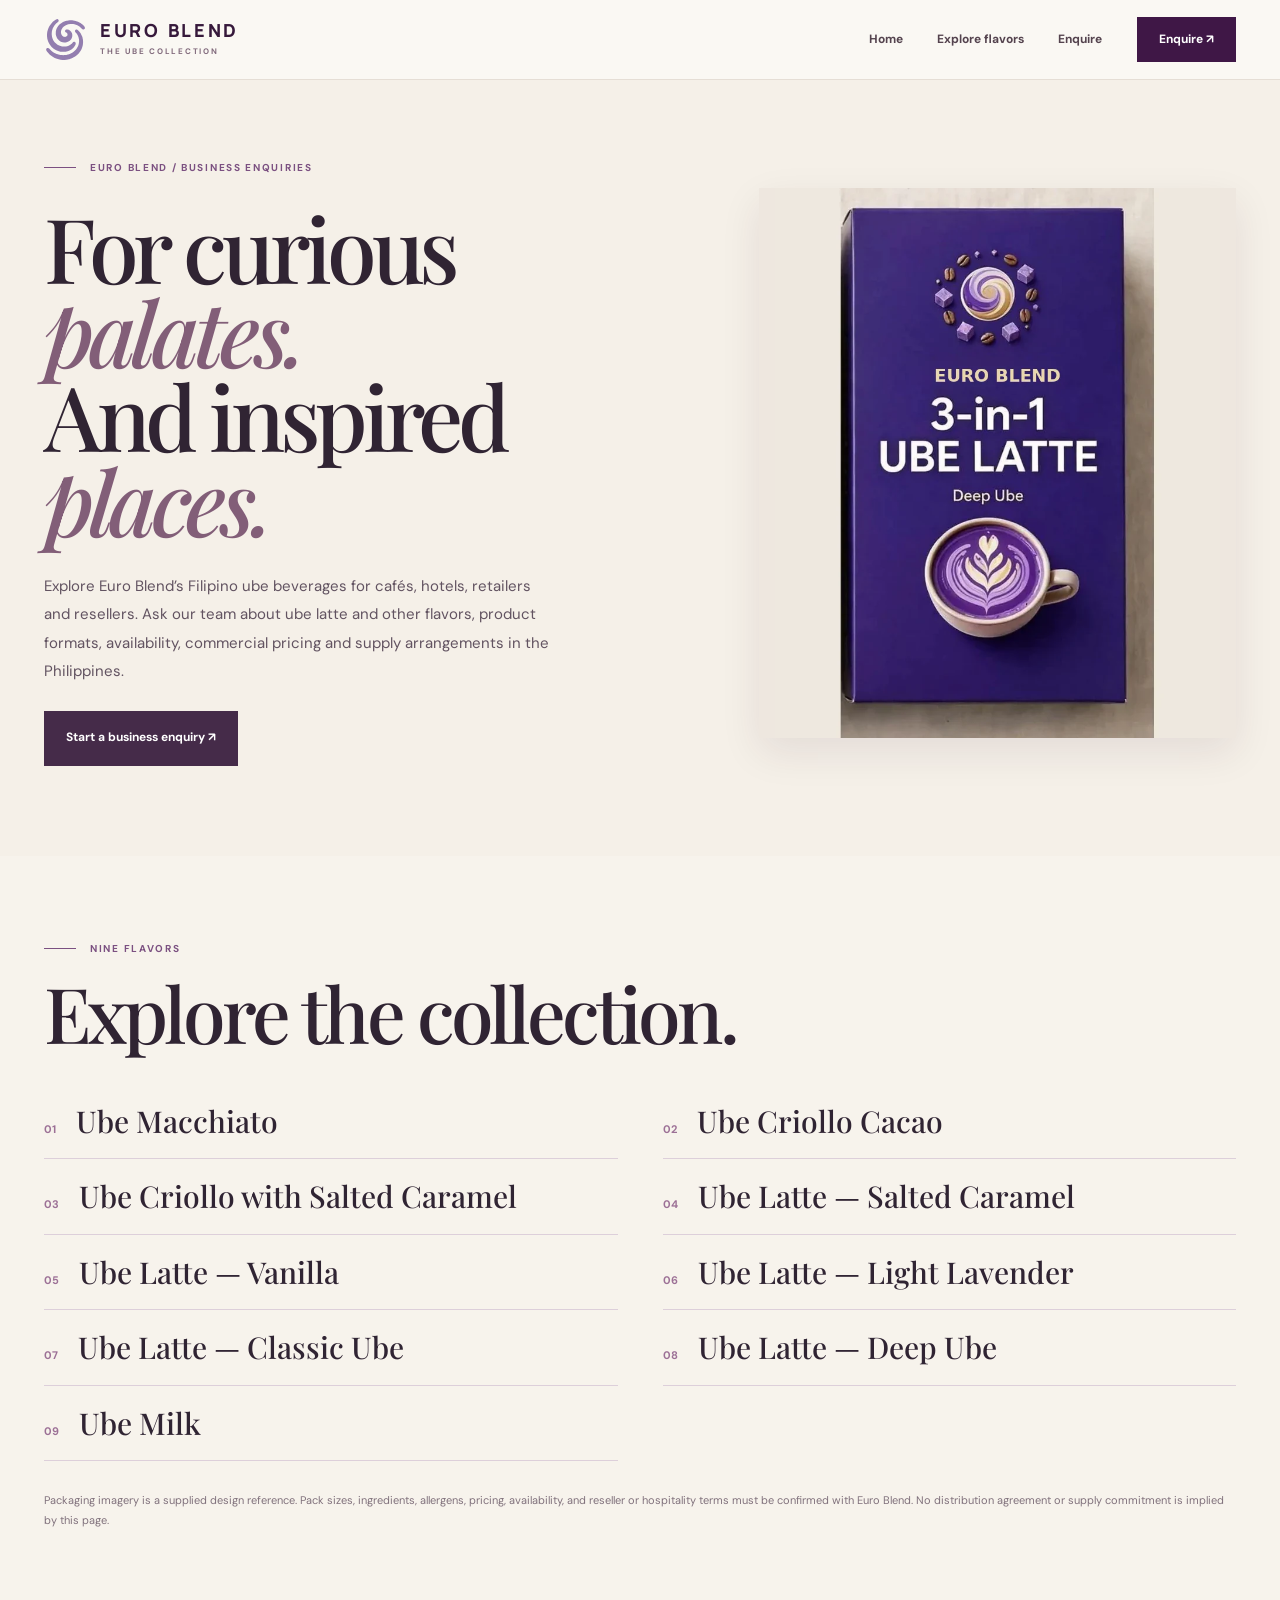
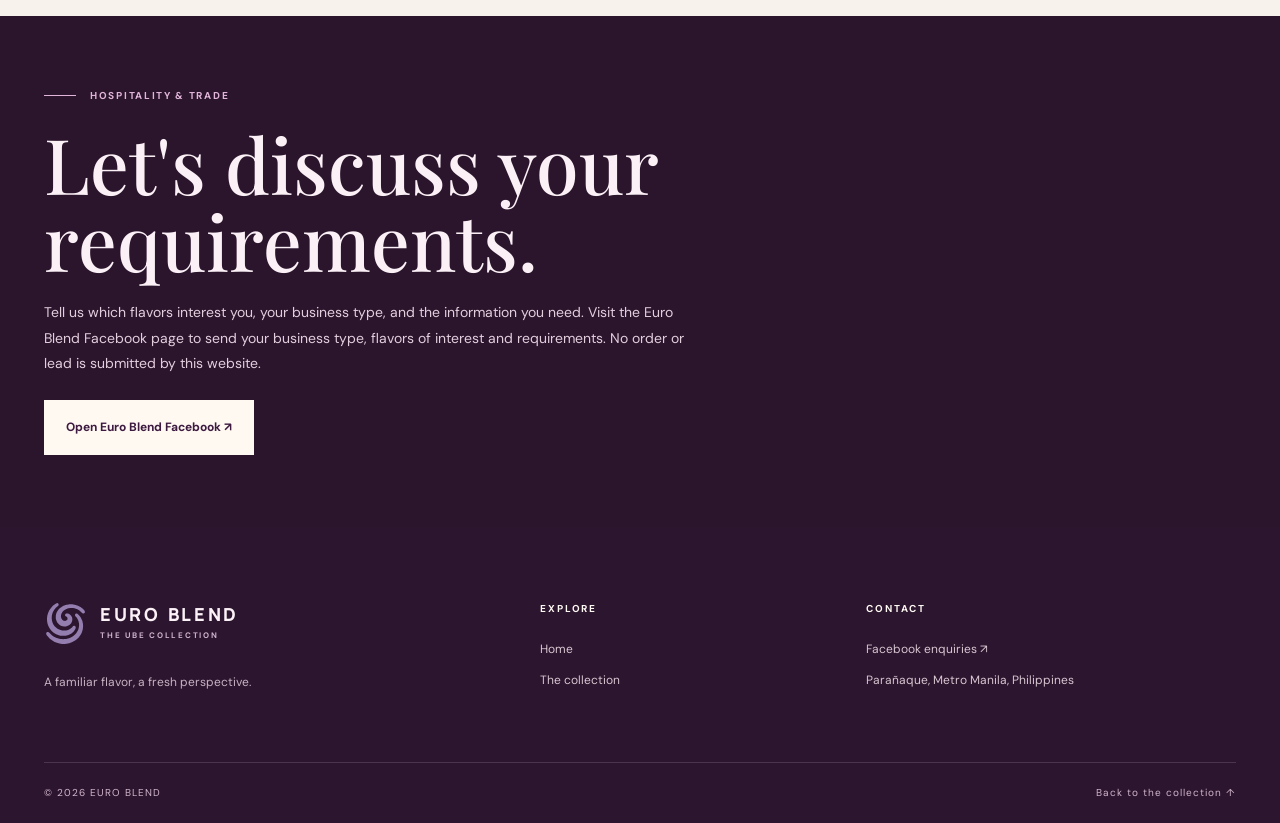
==== commit 321ce70a: "Match flavor list to real packs (#9) * Match flavor list to Euroblend packs (ChatGPT patch)  * Mobil" ====
--- a/trade.html
+++ b/trade.html
@@ -11,6 +11,7 @@
 <style>
 .trade-hero{background:#f5f0e8;padding:80px 0 90px}.trade-hero .container{display:grid;grid-template-columns:1.15fr .85fr;gap:70px;align-items:center}.trade-hero h1{font:500 clamp(66px,7vw,115px)/.94 var(--display);letter-spacing:-.06em;margin:30px 0}.trade-hero h1 em{color:#825e78}.trade-hero p{max-width:515px;color:#625361;font-size:15px;line-height:1.9}.trade-hero img{width:100%;max-height:550px;object-fit:contain;background:#eee7df;box-shadow:0 14px 38px rgba(50,18,45,.09)}.trade-grid{padding:85px 0}.trade-grid h2{font:500 clamp(52px,6vw,86px)/.95 var(--display);letter-spacing:-.05em;margin:20px 0 35px}.trade-list{display:grid;grid-template-columns:1fr 1fr;gap:0 45px}.trade-list div{padding:20px 0;border-bottom:1px solid #ddcfda;display:flex;gap:20px;align-items:baseline}.trade-list span{font-size:11px;color:#9c7096;font-weight:700}.trade-list strong{font:500 30px/1.15 var(--display)}.trade-contact{padding:72px 0;background:#2b152d;color:#fbf0f6}.trade-contact h2{font:500 clamp(55px,6vw,90px)/1 var(--display);max-width:780px;margin:22px 0}.trade-contact p{color:#e3cede;max-width:650px;font-size:14px;line-height:1.8;margin-bottom:24px}.trade-contact .btn{background:#fff9f2;color:#3d1a40}.trade-note{margin-top:30px;font-size:11px;line-height:1.8;color:#80717c}
 @media(max-width:760px){.trade-hero{padding:47px 0 63px}.trade-hero .container{grid-template-columns:1fr;gap:30px}.trade-hero h1{font-size:clamp(60px,13vw,86px)}.trade-grid{padding:60px 0}.trade-list{grid-template-columns:1fr}.trade-list strong{font-size:26px}}
+@media(max-width:395px){.trade-contact h2{font-size:min(55px,calc((100vw - 36px) / 6.6))}}
 </style>
 </head>
 <body>
@@ -18,7 +19,7 @@
 <header class="header" id="top"><div class="container header__inner"><a class="brand" href="/"><img src="/euroblend-mark.svg" width="43" height="45" alt=""><span><strong>EURO BLEND</strong><small>THE UBE COLLECTION</small></span></a><nav class="nav" id="site-nav" aria-label="Main navigation"><a href="/">Home</a><a href="/#flavors">Explore flavors</a><a href="https://www.facebook.com/share/1deLJW2QHp/" target="_blank" rel="noopener noreferrer">Enquire</a></nav><a class="header__cta" href="https://www.facebook.com/share/1deLJW2QHp/" target="_blank" rel="noopener noreferrer">Enquire ↗</a><button class="mobile-menu" type="button" id="mobile-menu" aria-label="Open menu" aria-expanded="false" aria-controls="site-nav"><span></span><span></span></button></div></header>
 <main id="main">
 <section class="trade-hero"><div class="container"><div><div class="kicker"><span class="kicker__line"></span> EURO BLEND / BUSINESS ENQUIRIES</div><h1>For curious <em>palates.</em><br>And inspired <em>places.</em></h1><p>Explore Euro Blend’s Filipino ube beverages for cafés, hotels, retailers and resellers. Ask our team about ube latte and other flavors, product formats, availability, commercial pricing and supply arrangements in the Philippines.</p><a class="btn btn--purple" style="margin-top:25px" href="https://www.facebook.com/share/1deLJW2QHp/" target="_blank" rel="noopener noreferrer">Start a business enquiry ↗</a></div><img src="/images/editorial-ube-latte-800.webp" srcset="/images/editorial-ube-latte-480.webp 480w, /images/editorial-ube-latte-800.webp 800w" sizes="(max-width:760px) 90vw, 510px" width="760" height="940" alt="Euro Blend Ube Latte Deep Ube packaging on natural linen"></div></section>
-<section class="trade-grid"><div class="container"><div class="kicker"><span class="kicker__line"></span> EIGHT FLAVORS</div><h2>Explore the collection.</h2><div class="trade-list"><div><span>01</span><strong>Ube Latte</strong></div><div><span>02</span><strong>Ube Milk</strong></div><div><span>03</span><strong>Ube Classic</strong></div><div><span>04</span><strong>Ube Macchiato</strong></div><div><span>05</span><strong>Ube Vanilla</strong></div><div><span>06</span><strong>Ube Salted Caramel</strong></div><div><span>07</span><strong>Ube Criollo Cacao</strong></div><div><span>08</span><strong>Ube Criollo Salted Caramel</strong></div></div><p class="trade-note">Packaging imagery is a supplied design reference. Pack sizes, ingredients, allergens, pricing, availability, and reseller or hospitality terms must be confirmed with Euro Blend. No distribution agreement or supply commitment is implied by this page.</p></div></section>
+<section class="trade-grid"><div class="container"><div class="kicker"><span class="kicker__line"></span> NINE FLAVORS</div><h2>Explore the collection.</h2><div class="trade-list"><div><span>01</span><strong>Ube Macchiato</strong></div><div><span>02</span><strong>Ube Criollo Cacao</strong></div><div><span>03</span><strong>Ube Criollo with Salted Caramel</strong></div><div><span>04</span><strong>Ube Latte — Salted Caramel</strong></div><div><span>05</span><strong>Ube Latte — Vanilla</strong></div><div><span>06</span><strong>Ube Latte — Light Lavender</strong></div><div><span>07</span><strong>Ube Latte — Classic Ube</strong></div><div><span>08</span><strong>Ube Latte — Deep Ube</strong></div><div><span>09</span><strong>Ube Milk</strong></div></div><p class="trade-note">Packaging imagery is a supplied design reference. Pack sizes, ingredients, allergens, pricing, availability, and reseller or hospitality terms must be confirmed with Euro Blend. No distribution agreement or supply commitment is implied by this page.</p></div></section>
 <section class="trade-contact"><div class="container"><div class="kicker kicker--light"><span class="kicker__line"></span> HOSPITALITY &amp; TRADE</div><h2>Let's discuss your requirements.</h2><p>Tell us which flavors interest you, your business type, and the information you need. Visit the Euro Blend Facebook page to send your business type, flavors of interest and requirements. No order or lead is submitted by this website.</p><a class="btn" href="https://www.facebook.com/share/1deLJW2QHp/" target="_blank" rel="noopener noreferrer">Open Euro Blend Facebook ↗</a></div></section>
 </main>
 <footer class="footer"><div class="container footer__top"><div class="footer__brand"><a class="brand brand--footer" href="/"><img src="/euroblend-mark.svg" width="44" height="48" alt=""><span><strong>EURO BLEND</strong><small>THE UBE COLLECTION</small></span></a><p>A familiar flavor, a fresh perspective.</p></div><div class="footer__links"><strong>EXPLORE</strong><a href="/">Home</a><a href="/#flavors">The collection</a></div><div class="footer__links"><strong>CONTACT</strong><a href="https://www.facebook.com/share/1deLJW2QHp/" target="_blank" rel="noopener noreferrer">Facebook enquiries ↗</a><span>Parañaque, Metro Manila, Philippines</span></div></div><div class="container footer__bottom"><span>© 2026 EURO BLEND</span><a href="/">Back to the collection ↑</a></div></footer><script src="/script.js" defer></script>
--- a/style.css
+++ b/style.css
@@ -176,8 +176,9 @@
 .pack-view button.is-active{background:#4b304d;color:#fff}
 .showcase__main h3{font-size:clamp(62px,6.3vw,105px)}
 @media(max-width:395px){
- .showcase[data-flavor=macchiato] #flavor-title{font-size:min(62px,calc((100vw - 84px) / 4.4))}
- .showcase:is([data-flavor=salted-caramel],[data-flavor=vanilla],[data-flavor=light-lavender],[data-flavor=classic],[data-flavor=latte]) #flavor-title{font-size:min(62px,calc((100vw - 84px) / 4.7))}
+ .showcase[data-flavor=macchiato] #flavor-title{font-size:min(62px,calc((100vw - 84px) / 4.5))}
+ .showcase:is([data-flavor=criollo-cacao],[data-flavor=criollo-salted-caramel]) #flavor-title{font-size:min(62px,calc((100vw - 84px) / 4.9))}
+ .showcase:is([data-flavor=salted-caramel],[data-flavor=vanilla],[data-flavor=light-lavender],[data-flavor=classic],[data-flavor=latte]) #flavor-title{font-size:min(62px,calc((100vw - 84px) / 5.2))}
 }
 .showcase__details{padding-top:55px}
 .showcase__eyebrow{letter-spacing:.15em}
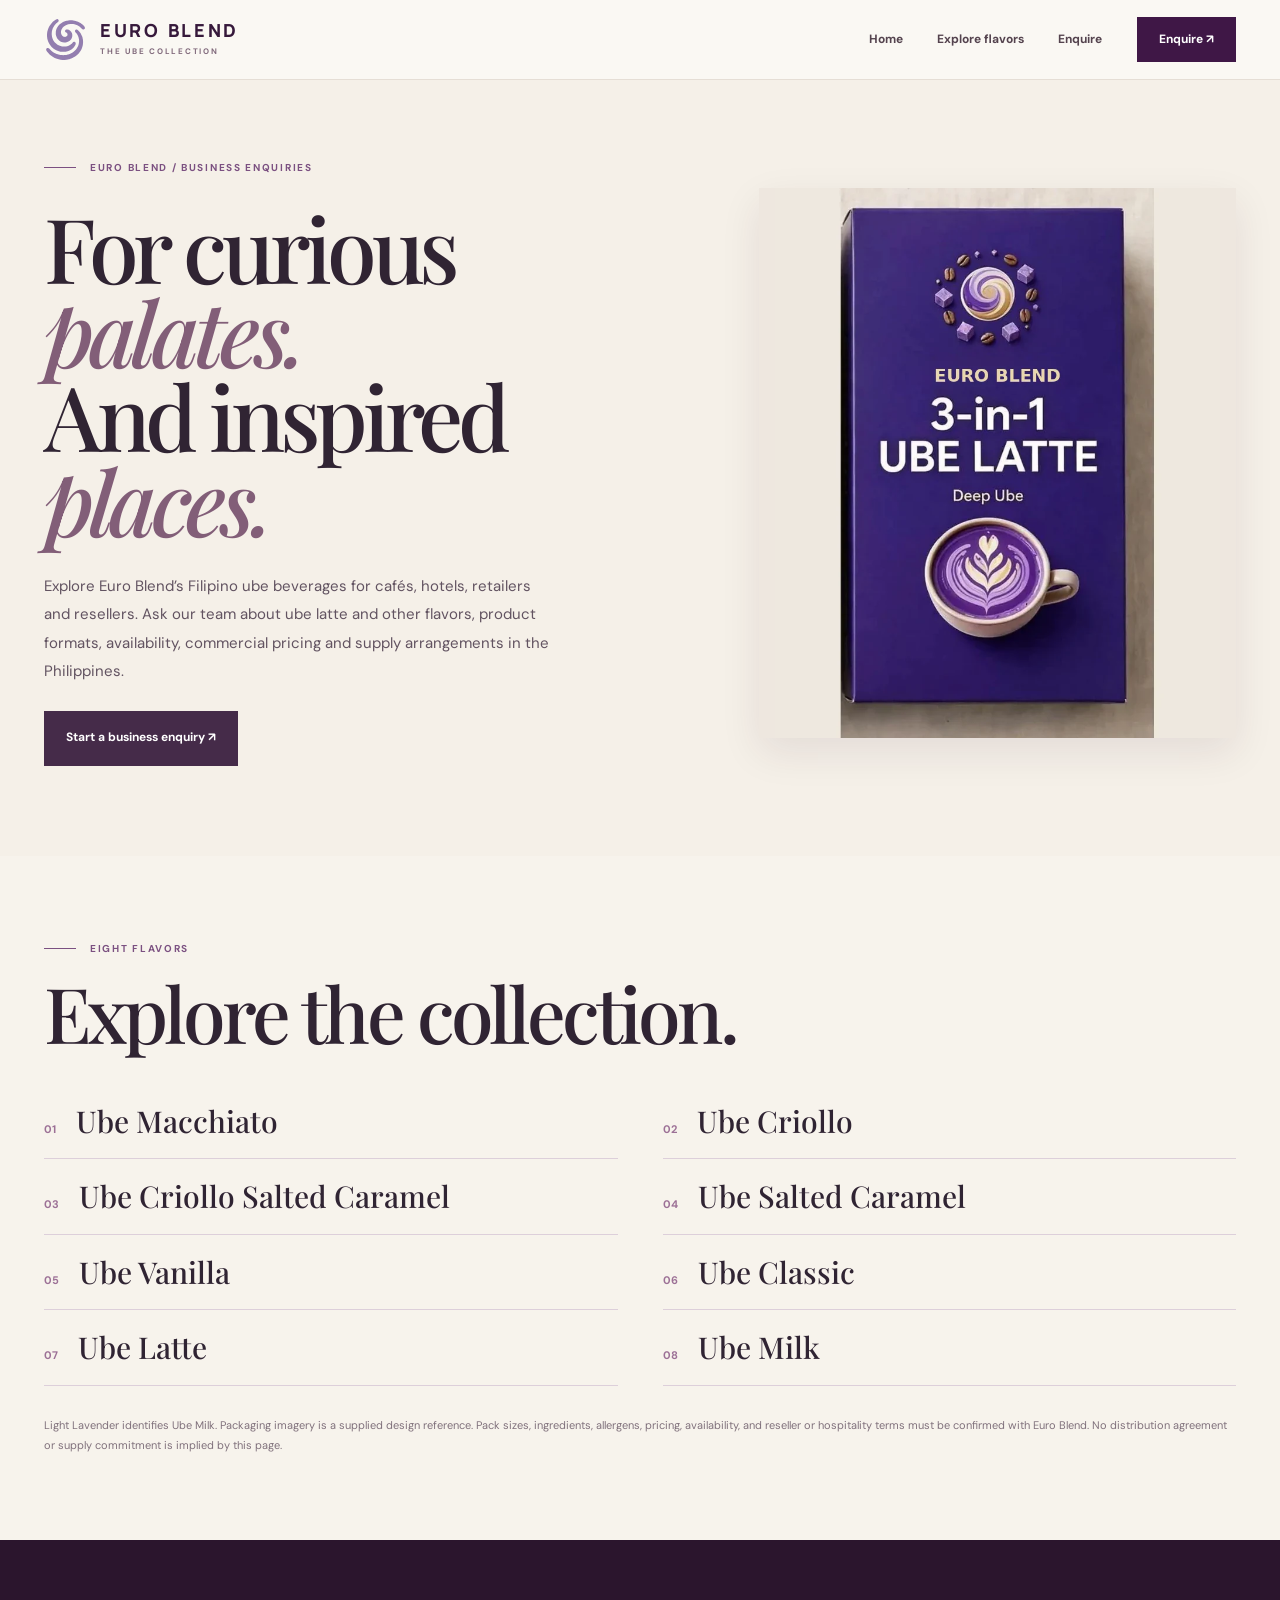
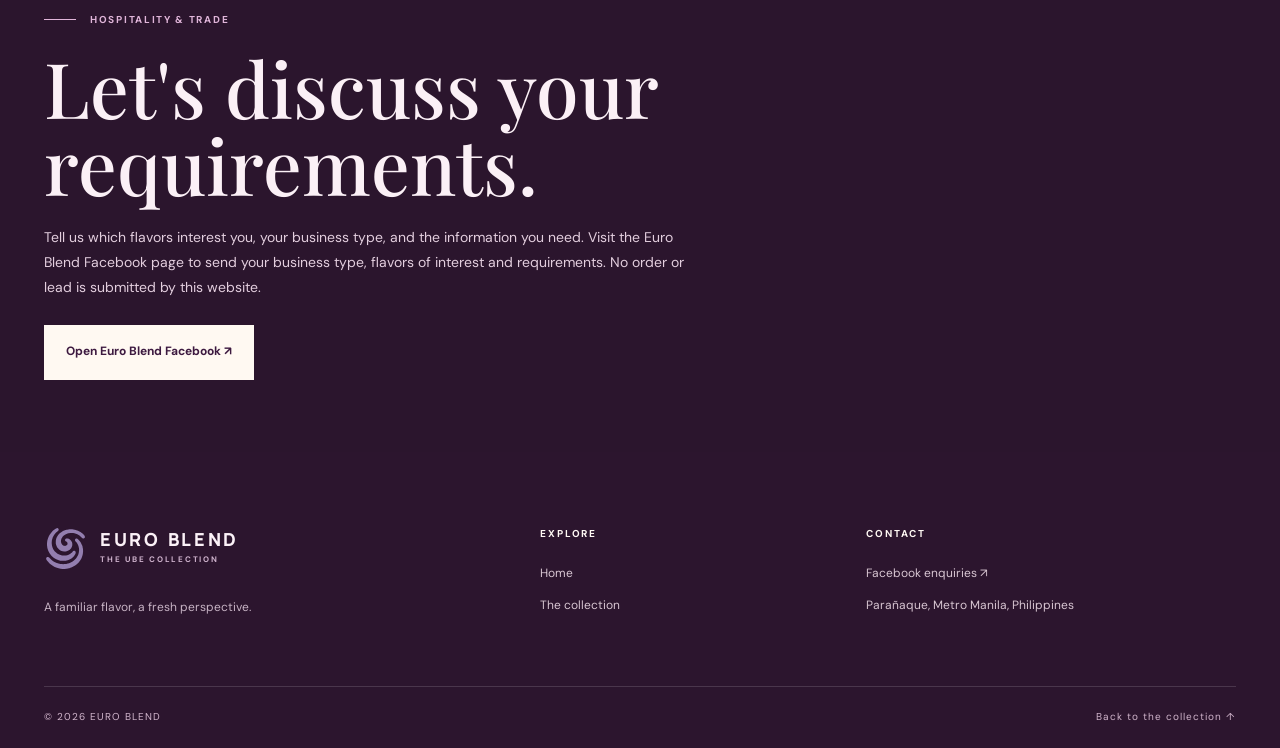
==== commit 4b98f918: "Align trade.html with owner-confirmed eight variants" ====
--- a/trade.html
+++ b/trade.html
@@ -6,7 +6,7 @@
 <meta name="description" content="Enquire with Euro Blend about ube latte and other Filipino ube beverages for cafés, hotels, retail and resellers in the Philippines. Confirm product formats and supply terms.">
 <meta name="robots" content="index, follow, max-image-preview:large"><meta property="og:site_name" content="Euro Blend"><meta property="og:locale" content="en_PH">
 <link rel="canonical" href="https://euroblend.vercel.app/trade"><link rel="icon" type="image/svg+xml" href="/favicon.svg"><link rel="apple-touch-icon" href="/apple-touch-icon.png">
-<meta property="og:title" content="Ube Drinks for Cafés &amp; Resellers Philippines | Euroblend"><meta property="og:description" content="Explore Filipino ube drinks for cafés, hotels and resellers. Contact Euro Blend for product availability and business terms."><meta property="og:image" content="https://euroblend.vercel.app/og-euroblend.jpg"><meta property="og:type" content="website"><meta property="og:url" content="https://euroblend.vercel.app/trade">
+<meta property="og:title" content="Ube Drinks for Cafés &amp; Resellers Philippines | Euroblend"><meta property="og:description" content="Explore Filipino ube drinks for cafés, hotels and resellers. Contact Euro Blend for product availability and business terms."><meta property="og:image" content="https://euroblend.vercel.app/images/editorial-ube-latte-800.webp"><meta property="og:type" content="website"><meta property="og:url" content="https://euroblend.vercel.app/trade">
 <link rel="preconnect" href="https://fonts.googleapis.com"><link rel="preconnect" href="https://fonts.gstatic.com" crossorigin><link href="https://fonts.googleapis.com/css2?family=DM+Sans:wght@400;500;600;700&family=Manrope:wght@400;500;600;700;800&family=Playfair+Display:ital,wght@0,500;1,500&display=swap" rel="stylesheet"><link rel="stylesheet" href="/style.css">
 <style>
 .trade-hero{background:#f5f0e8;padding:80px 0 90px}.trade-hero .container{display:grid;grid-template-columns:1.15fr .85fr;gap:70px;align-items:center}.trade-hero h1{font:500 clamp(66px,7vw,115px)/.94 var(--display);letter-spacing:-.06em;margin:30px 0}.trade-hero h1 em{color:#825e78}.trade-hero p{max-width:515px;color:#625361;font-size:15px;line-height:1.9}.trade-hero img{width:100%;max-height:550px;object-fit:contain;background:#eee7df;box-shadow:0 14px 38px rgba(50,18,45,.09)}.trade-grid{padding:85px 0}.trade-grid h2{font:500 clamp(52px,6vw,86px)/.95 var(--display);letter-spacing:-.05em;margin:20px 0 35px}.trade-list{display:grid;grid-template-columns:1fr 1fr;gap:0 45px}.trade-list div{padding:20px 0;border-bottom:1px solid #ddcfda;display:flex;gap:20px;align-items:baseline}.trade-list span{font-size:11px;color:#9c7096;font-weight:700}.trade-list strong{font:500 30px/1.15 var(--display)}.trade-contact{padding:72px 0;background:#2b152d;color:#fbf0f6}.trade-contact h2{font:500 clamp(55px,6vw,90px)/1 var(--display);max-width:780px;margin:22px 0}.trade-contact p{color:#e3cede;max-width:650px;font-size:14px;line-height:1.8;margin-bottom:24px}.trade-contact .btn{background:#fff9f2;color:#3d1a40}.trade-note{margin-top:30px;font-size:11px;line-height:1.8;color:#80717c}
@@ -19,7 +19,7 @@
 <header class="header" id="top"><div class="container header__inner"><a class="brand" href="/"><img src="/euroblend-mark.svg" width="43" height="45" alt=""><span><strong>EURO BLEND</strong><small>THE UBE COLLECTION</small></span></a><nav class="nav" id="site-nav" aria-label="Main navigation"><a href="/">Home</a><a href="/#flavors">Explore flavors</a><a href="https://www.facebook.com/share/1deLJW2QHp/" target="_blank" rel="noopener noreferrer">Enquire</a></nav><a class="header__cta" href="https://www.facebook.com/share/1deLJW2QHp/" target="_blank" rel="noopener noreferrer">Enquire ↗</a><button class="mobile-menu" type="button" id="mobile-menu" aria-label="Open menu" aria-expanded="false" aria-controls="site-nav"><span></span><span></span></button></div></header>
 <main id="main">
 <section class="trade-hero"><div class="container"><div><div class="kicker"><span class="kicker__line"></span> EURO BLEND / BUSINESS ENQUIRIES</div><h1>For curious <em>palates.</em><br>And inspired <em>places.</em></h1><p>Explore Euro Blend’s Filipino ube beverages for cafés, hotels, retailers and resellers. Ask our team about ube latte and other flavors, product formats, availability, commercial pricing and supply arrangements in the Philippines.</p><a class="btn btn--purple" style="margin-top:25px" href="https://www.facebook.com/share/1deLJW2QHp/" target="_blank" rel="noopener noreferrer">Start a business enquiry ↗</a></div><img src="/images/editorial-ube-latte-800.webp" srcset="/images/editorial-ube-latte-480.webp 480w, /images/editorial-ube-latte-800.webp 800w" sizes="(max-width:760px) 90vw, 510px" width="760" height="940" alt="Euro Blend Ube Latte Deep Ube packaging on natural linen"></div></section>
-<section class="trade-grid"><div class="container"><div class="kicker"><span class="kicker__line"></span> NINE FLAVORS</div><h2>Explore the collection.</h2><div class="trade-list"><div><span>01</span><strong>Ube Macchiato</strong></div><div><span>02</span><strong>Ube Criollo Cacao</strong></div><div><span>03</span><strong>Ube Criollo with Salted Caramel</strong></div><div><span>04</span><strong>Ube Latte — Salted Caramel</strong></div><div><span>05</span><strong>Ube Latte — Vanilla</strong></div><div><span>06</span><strong>Ube Latte — Light Lavender</strong></div><div><span>07</span><strong>Ube Latte — Classic Ube</strong></div><div><span>08</span><strong>Ube Latte — Deep Ube</strong></div><div><span>09</span><strong>Ube Milk</strong></div></div><p class="trade-note">Packaging imagery is a supplied design reference. Pack sizes, ingredients, allergens, pricing, availability, and reseller or hospitality terms must be confirmed with Euro Blend. No distribution agreement or supply commitment is implied by this page.</p></div></section>
+<section class="trade-grid"><div class="container"><div class="kicker"><span class="kicker__line"></span> EIGHT FLAVORS</div><h2>Explore the collection.</h2><div class="trade-list"><div><span>01</span><strong>Ube Macchiato</strong></div><div><span>02</span><strong>Ube Criollo</strong></div><div><span>03</span><strong>Ube Criollo Salted Caramel</strong></div><div><span>04</span><strong>Ube Salted Caramel</strong></div><div><span>05</span><strong>Ube Vanilla</strong></div><div><span>06</span><strong>Ube Classic</strong></div><div><span>07</span><strong>Ube Latte</strong></div><div><span>08</span><strong>Ube Milk</strong></div></div><p class="trade-note">Light Lavender identifies Ube Milk. Packaging imagery is a supplied design reference. Pack sizes, ingredients, allergens, pricing, availability, and reseller or hospitality terms must be confirmed with Euro Blend. No distribution agreement or supply commitment is implied by this page.</p></div></section>
 <section class="trade-contact"><div class="container"><div class="kicker kicker--light"><span class="kicker__line"></span> HOSPITALITY &amp; TRADE</div><h2>Let's discuss your requirements.</h2><p>Tell us which flavors interest you, your business type, and the information you need. Visit the Euro Blend Facebook page to send your business type, flavors of interest and requirements. No order or lead is submitted by this website.</p><a class="btn" href="https://www.facebook.com/share/1deLJW2QHp/" target="_blank" rel="noopener noreferrer">Open Euro Blend Facebook ↗</a></div></section>
 </main>
 <footer class="footer"><div class="container footer__top"><div class="footer__brand"><a class="brand brand--footer" href="/"><img src="/euroblend-mark.svg" width="44" height="48" alt=""><span><strong>EURO BLEND</strong><small>THE UBE COLLECTION</small></span></a><p>A familiar flavor, a fresh perspective.</p></div><div class="footer__links"><strong>EXPLORE</strong><a href="/">Home</a><a href="/#flavors">The collection</a></div><div class="footer__links"><strong>CONTACT</strong><a href="https://www.facebook.com/share/1deLJW2QHp/" target="_blank" rel="noopener noreferrer">Facebook enquiries ↗</a><span>Parañaque, Metro Manila, Philippines</span></div></div><div class="container footer__bottom"><span>© 2026 EURO BLEND</span><a href="/">Back to the collection ↑</a></div></footer><script src="/script.js" defer></script>
--- a/style.css
+++ b/style.css
@@ -263,3 +263,253 @@
 .flavor-identity__rule{display:block;width:45px;height:1px;background:#b9a69f}
 .flavor-identity__footnote{font:700 10px/1.5 var(--sans);letter-spacing:.2em;color:#806875}
 @media(max-width:760px){.flavor-identity{min-height:0;gap:13px;padding:24px}.flavor-identity:before{inset:10px}.flavor-identity__overline,.flavor-identity__footnote{font-size:8px}.flavor-identity__mark{width:44px!important;height:48px!important}.flavor-identity strong{font-size:clamp(34px,9vw,55px)}}
+
+/* Brand film: click-to-play, poster-first, and responsive in both visual modes. */
+.brand-film{padding:clamp(34px,4.5vw,64px) 0;background:var(--cream)}
+.brand-film__frame{position:relative;width:min(100%,960px);margin-inline:auto;aspect-ratio:16/9;overflow:hidden;border:1px solid rgba(62,43,57,.18);border-radius:3px;background:#251323;box-shadow:0 14px 34px rgba(48,30,45,.09)}
+.brand-film__video{display:block;width:100%;height:100%;object-fit:cover;background:#251323}
+.brand-film__play{position:absolute;inset:0;display:grid;place-items:center;width:100%;height:100%;padding:0;border:0;background:rgba(37,19,35,.06);color:#fff;cursor:pointer;transition:background .2s ease}
+.brand-film__play span{display:grid;place-items:center;width:68px;height:68px;border:1px solid rgba(255,255,255,.8);border-radius:50%;background:rgba(49,24,54,.82);box-shadow:0 6px 22px rgba(0,0,0,.2);font-size:21px;line-height:1;padding-left:4px}
+.brand-film__play:hover{background:rgba(37,19,35,.16)}
+.brand-film__play:hover span{background:#452b49}
+.brand-film__play[hidden]{display:none}
+body[data-mood="purple-hour"] .brand-film__frame{border-color:#60465d;box-shadow:0 16px 40px rgba(0,0,0,.28)}
+@media(max-width:760px){
+ .brand-film{padding:30px 0}
+ .brand-film__frame{width:100%}
+ .brand-film__play span{width:56px;height:56px;font-size:18px}
+}
+@media(prefers-reduced-motion:reduce){.brand-film__play{transition:none}}
+
+/* Client refinement: a clear editorial journey, with category and flavor selection before product detail. */
+.collection-step{display:flex;justify-content:space-between;align-items:baseline;gap:20px;margin:24px 0 12px;padding-top:18px;border-top:1px solid #e3d8d7}
+.collection-step>span{font-size:10px;font-weight:700;letter-spacing:.14em;color:#735368;flex-shrink:0}
+.collection-step>p{font-size:13px;line-height:1.6;color:#665760;margin:0;text-align:right}
+.flight-groups{margin-bottom:26px}
+.flight-groups__tab{padding:20px clamp(13px,2vw,24px);gap:7px;min-height:124px;max-width:none}
+.flight-groups__tab strong{font-size:clamp(24px,2.5vw,34px)}
+.flight-groups__tab small{font-size:11px;line-height:1.4;font-weight:600;opacity:.9;margin-top:auto}
+.flight-groups__tab:focus-visible{outline:3px solid #b4779d;outline-offset:3px}
+.flavor-rail{margin:0 0 18px;gap:9px}
+.flavor-rail[hidden],.flavor-rail__option[hidden]{display:none!important}
+.flavor-rail__option{min-height:58px;padding:13px 15px}
+.showcase{scroll-margin-top:22px}
+.intro .editorial-look{margin:54px 0 32px}
+.intro .tasting-edit{margin-top:36px}
+.film-intro{max-width:960px;margin:0 auto 28px;display:grid;grid-template-columns:minmax(0,1.2fr) minmax(0,.8fr);gap:32px;align-items:end}
+.film-intro h2{font:500 clamp(40px,5vw,70px)/1.05 var(--display);letter-spacing:-.045em;margin:16px 0 0;color:#39273b}
+.film-intro h2 em{color:#805c81;font-weight:500}
+.film-intro>p{font-size:14px;line-height:1.7;color:#67555f;margin:0}
+.film-duration{display:block;margin-top:9px;font-size:11px;font-weight:700;letter-spacing:.05em}
+body[data-mood="purple-hour"] .collection-step{border-color:#584459}
+body[data-mood="purple-hour"] .collection-step>span{color:#e3c1de}
+body[data-mood="purple-hour"] .collection-step>p,body[data-mood="purple-hour"] .film-intro>p{color:#e2cfdf}
+body[data-mood="purple-hour"] .film-intro h2{color:#f4e8ee}
+body[data-mood="purple-hour"] .film-intro h2 em{color:#e0b5d8}
+@media(max-width:760px){
+ .collection-step{display:block;margin:20px 0 12px;padding-top:14px}
+ .collection-step>span{font-size:10px}
+ .collection-step>p{margin-top:5px;text-align:left;font-size:12px}
+ .flight-groups{margin-bottom:20px;gap:8px}
+ .flight-groups__tab{min-height:105px;padding:13px 12px;gap:5px}
+ .flight-groups__tab strong{font-size:clamp(21px,5.5vw,28px);line-height:1.15}
+ .flight-groups__tab small{font-size:10px}
+ .flavor-rail{margin:0 0 13px;gap:7px;padding-bottom:0}
+ .flavor-rail__option{min-height:53px;padding:10px}
+ .intro .editorial-look{margin:38px 0 24px}
+ .intro .tasting-edit{margin-top:28px}
+ .film-intro{display:block;margin-bottom:20px}
+ .film-intro h2{font-size:clamp(36px,10vw,54px);margin-top:12px}
+ .film-intro>p{font-size:13px;margin-top:13px}
+}
+
+/* Signature menu: editorial café experience, original Euro Blend artwork. */
+.hero__grid{grid-template-columns:minmax(0,1fr) minmax(0,1fr);gap:clamp(36px,6vw,92px);padding-block:48px}
+.hero h1{margin:24px 0 28px}
+.hero__big{font:500 clamp(108px,13vw,194px)/.83 var(--display);letter-spacing:-.085em}
+.hero__script{font-size:clamp(40px,5vw,72px);letter-spacing:-.055em;transform:none;margin-top:16px}
+.hero__lead{max-width:420px}
+.hero__visual{height:clamp(400px,44vw,600px);align-items:center}
+.hero__halo{inset:8% 0 0 8%;transform:none;border-radius:2px;background:#e9dce3}
+.hero__product,body[data-mood="purple-hour"] .hero__product{width:87%;height:94%;transform:none;border-radius:2px;box-shadow:0 16px 42px #35243b19}
+.hero__product img,body[data-mood="purple-hour"] .hero__product img.hero__photo-night{object-fit:contain;background:#ebe3da}
+.hero__side-label{display:none}
+.hero__photo-tag{left:0;bottom:19px;max-width:88%;background:#fffdfa;border:1px solid #e8ded9;box-shadow:0 6px 18px #35243b10}
+.hero__photo-tag strong{font-size:clamp(20px,2.4vw,28px)}
+.hero__film-link{display:inline-flex;gap:10px;align-items:center;color:#654763;font-size:12px;font-weight:700;min-height:44px}
+.hero__film-link:hover{text-decoration:underline}
+.hero__film-link span{font-size:9px}
+.hero .mood-switch{margin:26px 0 0}
+.hero__edition{margin-top:24px}
+body[data-mood="purple-hour"] .hero__film-link{color:#f1d7ea}
+body[data-mood="purple-hour"] .hero__photo-tag{background:#332537;border-color:#634d61}
+body[data-mood="purple-hour"] .hero__photo-tag strong{color:#f9ecf3}
+.intro__heading{padding-block:32px 38px}
+.intro h2{font-size:clamp(56px,6.2vw,94px);line-height:1}
+.signature-menu.flavor-rail{display:block;overflow:visible;margin:0 0 46px;padding:0}
+.signature-menu__grid.flight-groups{display:grid;grid-template-columns:repeat(4,minmax(0,1fr));gap:0;margin:0;border-block:1px solid #d9cbc9;background:transparent}
+.menu-family{min-width:0;padding:22px 17px 25px;border-right:1px solid #e4d9d6;position:relative}
+.menu-family:last-child{border-right:0}
+.menu-family.is-current{background:#f0e8e9}
+.menu-family .flight-groups__tab,.menu-family .flight-groups__tab.is-active{background:transparent;color:#432c43;border:0;padding:0;gap:8px;min-height:0;max-width:none;width:100%;transform:none}
+.menu-family .flight-groups__tab>span,.menu-family .flight-groups__tab.is-active>span{font-size:10px;color:#795d71;letter-spacing:.13em}
+.menu-family .flight-groups__tab strong{font:500 clamp(26px,2.6vw,36px)/1.12 var(--display);letter-spacing:-.035em}
+.menu-family .flight-groups__tab small{font-size:10px;color:#795d71;letter-spacing:.06em}
+.menu-family__note{font-size:12px;line-height:1.55;color:#6d5b66;margin:12px 0 18px;min-height:38px}
+.menu-family__items{display:flex;flex-direction:column;gap:0}
+.signature-menu .flavor-rail__option{display:grid;grid-template-columns:23px minmax(0,1fr) 12px;align-items:center;gap:7px;width:100%;min-height:54px;flex:none;padding:10px 4px;border:0;border-top:1px solid #ded0d1;border-radius:0;background:transparent;color:#483548}
+.signature-menu .flavor-rail__option:after{content:"↗";font-size:13px;color:inherit}
+.signature-menu .flavor-rail__option>span{font:600 10px/1.2 var(--sans);color:#765d70}
+.signature-menu .flavor-rail__option strong{font-size:12px;line-height:1.4;overflow-wrap:normal}
+.signature-menu .flavor-rail__option.is-selected{background:#4b2b4e;color:#fff;padding-inline:8px}
+.signature-menu .flavor-rail__option.is-selected>span{color:#f4d8e9}
+.signature-menu .flavor-rail__option:not(.is-selected):hover{background:#e7dce2}
+.menu-detail-heading{display:flex;justify-content:space-between;gap:14px;align-items:center;margin:0 0 15px}
+.menu-detail-heading a{font-size:12px;font-weight:700;color:#755473;min-height:44px;display:flex;align-items:center}
+#flavor-title:focus{outline:none}
+.showcase__main h3{font-size:clamp(46px,5.5vw,88px);line-height:.97;letter-spacing:-.045em}
+.showcase__photo-frame{height:clamp(390px,42vw,560px)}
+.showcase__photo{padding:28px 28px 78px}
+.showcase__details{padding-block:36px}
+.packaging-gallery{border-block:1px solid #e3d8d7;padding:0!important}
+.packaging-gallery>summary{display:flex;justify-content:space-between;align-items:center;gap:16px;min-height:62px;cursor:pointer;font-size:14px;font-weight:700;color:#4b354b;list-style:none}
+.packaging-gallery>summary::-webkit-details-marker{display:none}
+.packaging-gallery>summary span{font-size:23px;font-weight:400}
+.packaging-gallery[open]>summary span{transform:rotate(45deg)}
+.packaging-gallery__body{padding-bottom:24px}
+.packaging-gallery .editorial-look__intro{margin-top:10px}
+.brand-film{padding-block:clamp(50px,7vw,96px)}
+.film-intro,.brand-film__frame{max-width:1080px;width:100%}
+body[data-mood="purple-hour"] .signature-menu__grid.flight-groups{border-color:#62495e}
+body[data-mood="purple-hour"] .menu-family{border-color:#614a5e}
+body[data-mood="purple-hour"] .menu-family.is-current{background:#422f44}
+body[data-mood="purple-hour"] .menu-family .flight-groups__tab,body[data-mood="purple-hour"] .menu-family .flight-groups__tab.is-active{background:transparent;color:#f7e8ef;border:0}
+body[data-mood="purple-hour"] .menu-family .flight-groups__tab>span,body[data-mood="purple-hour"] .menu-family .flight-groups__tab small,body[data-mood="purple-hour"] .menu-family__note{color:#e2c8dc}
+body[data-mood="purple-hour"] .signature-menu .flavor-rail__option{background:transparent;color:#f1e0ed;border-color:#614a5e}
+body[data-mood="purple-hour"] .signature-menu .flavor-rail__option>span{color:#e0c0da}
+body[data-mood="purple-hour"] .signature-menu .flavor-rail__option.is-selected{background:#d6abc9;color:#291b2b}
+body[data-mood="purple-hour"] .signature-menu .flavor-rail__option.is-selected>span{color:#4c2e49}
+body[data-mood="purple-hour"] .signature-menu .flavor-rail__option:not(.is-selected):hover{background:#503a51}
+body[data-mood="purple-hour"] .menu-detail-heading a,body[data-mood="purple-hour"] .packaging-gallery>summary{color:#ecd1e7}
+body[data-mood="purple-hour"] .packaging-gallery{border-color:#62495e}
+@media(max-width:1000px){.signature-menu__grid.flight-groups{grid-template-columns:repeat(2,minmax(0,1fr))}.menu-family:nth-child(2){border-right:0}.menu-family:nth-child(-n+2){border-bottom:1px solid #e4d9d6}}
+@media(max-width:760px){
+ .hero__grid{grid-template-columns:1fr;gap:26px;padding-block:28px 20px}
+ .hero__big{font-size:clamp(100px,28vw,164px)}
+ .hero__script{font-size:clamp(36px,9vw,55px);margin-top:12px}
+ .hero__visual{height:auto;min-height:0;aspect-ratio:1 / 1.1;margin:0 0 12px}
+ .hero__product,body[data-mood="purple-hour"] .hero__product{width:88%;height:96%}
+ .hero__photo-tag{left:0;bottom:10px}
+ .hero .mood-switch{margin-top:16px}
+ .hero__film-link{font-size:11px}
+ .intro h2{font-size:clamp(50px,12vw,76px)}
+ .intro__heading{padding-block:24px 29px}
+ .signature-menu.flavor-rail{margin-bottom:28px}
+ .signature-menu__grid.flight-groups{grid-template-columns:1fr}
+ .menu-family{padding:18px 13px;border-right:0;border-bottom:1px solid #e4d9d6}
+ .menu-family:last-child{border-bottom:0}
+ .menu-family .flight-groups__tab{display:grid;grid-template-columns:22px minmax(0,1fr) auto;align-items:baseline;gap:6px}
+ .menu-family .flight-groups__tab strong{font-size:26px}
+ .menu-family .flight-groups__tab small{margin:0;white-space:nowrap;font-size:10px}
+ .menu-family__note{min-height:0;margin:8px 0 10px;font-size:11px}
+ .signature-menu .flavor-rail__option{min-height:48px;padding-block:9px}
+ .signature-menu .flavor-rail__option strong{font-size:13px}
+ .menu-detail-heading a{font-size:11px;white-space:nowrap}
+ .showcase__photo{padding:17px 17px 87px}
+ .showcase__photo-frame{height:auto;aspect-ratio:1 / 1.03}
+ .showcase__details{min-height:0;padding:25px 21px 20px}
+ .showcase__main h3{font-size:clamp(40px,11vw,66px)}
+ .brand-film{padding-block:38px 48px}
+}
+
+/* Campaign art direction: rich aubergine, warm gold and actual collection artwork.
+   The ube image is decorative brand atmosphere, not an asserted ingredient or product photo. */
+.hero,body[data-mood="purple-hour"] .hero{background:#302039;color:#fff8ee}
+.hero:before,body[data-mood="purple-hour"] .hero:before{background:radial-gradient(ellipse at 60% 40%,#705078,transparent 72%);opacity:.32}
+.hero__grid{grid-template-columns:minmax(0,.86fr) minmax(0,1.14fr);gap:clamp(24px,4.2vw,70px);min-height:0;padding-block:clamp(40px,5vw,72px)}
+.hero__copy{padding:0;min-width:0}
+.hero .kicker,body[data-mood="purple-hour"] .hero .kicker{color:#e5c99e;letter-spacing:.15em}
+.hero h1{margin:25px 0 24px}
+.hero__big,body[data-mood="purple-hour"] .hero__big{color:#fff9ef;font:500 clamp(89px,11vw,170px)/.91 var(--display);letter-spacing:-.075em}
+.hero__script,body[data-mood="purple-hour"] .hero__script{color:#e5bedf;font:italic 500 clamp(39px,4.6vw,70px)/1.06 var(--display);letter-spacing:-.055em;max-width:9em;margin-top:10px}
+.hero__lead,body[data-mood="purple-hour"] .hero__lead{color:#eadce7;max-width:395px;line-height:1.75;font-size:15px;margin-bottom:24px}
+.hero .btn--purple{background:#f2dfbd;color:#34243a;min-height:54px}
+.hero .btn--purple:hover{background:#fff0d6}
+.hero .text-cta,.hero__film-link,body[data-mood="purple-hour"] .hero .text-cta,body[data-mood="purple-hour"] .hero__film-link{color:#f4e5e9;border-color:#96788f}
+.hero__film-link{flex-basis:100%;min-height:40px;margin-top:-6px}
+.hero__film-link span{display:grid;place-items:center;width:26px;height:26px;border:1px solid #b695ad;border-radius:50%;font-size:9px}
+.hero .mood-switch{margin:16px 0 0;background:#ffffff0c;border-color:#ffffff30}
+.hero .mood-switch__button{color:#dfc8dc;min-height:37px}
+.hero .mood-switch__button.is-active{background:#e8c8dc;color:#302039}
+.hero__edition,.hero__bottomline,body[data-mood="purple-hour"] .hero__edition,body[data-mood="purple-hour"] .hero__bottomline{color:#d8bdd4;border-color:#ffffff28}
+.hero__edition{margin-top:24px;padding-top:14px;letter-spacing:.1em}
+.hero__bottomline{padding:13px 0 17px}
+.hero__visual{height:clamp(480px,45vw,610px);display:block;isolation:isolate;min-width:0}
+.hero__halo,body[data-mood="purple-hour"] .hero__halo{inset:0;background:#473448;border:1px solid #ffffff1c;box-shadow:none}
+.hero__atmosphere{position:absolute;inset:0 auto 0 0;width:69%;height:100%;object-fit:cover;object-position:42% 50%;border-radius:2px}
+.hero__product,body[data-mood="purple-hour"] .hero__product{position:absolute;right:0;top:11%;height:74%;width:54%;margin:0;transform:none;border:5px solid #f6eee2;border-radius:2px;box-shadow:0 22px 48px #170d1b65;background:#eee5d9;z-index:1}
+.hero__product img,body[data-mood="purple-hour"] .hero__product img.hero__photo-night{height:100%;width:100%;object-fit:contain;object-position:center;transform:none;background:#eee5d9}
+.hero__visual-caption{position:absolute;left:0;bottom:0;width:46%;padding:22px 18px;background:linear-gradient(transparent,#201720d9);font-size:10px;font-weight:700;line-height:1.7;color:#fff8ed;letter-spacing:.13em}
+.hero__photo-tag,body[data-mood="purple-hour"] .hero__photo-tag{position:absolute;left:auto;right:0;top:87%;bottom:auto;width:54%;min-width:0;max-width:none;padding:0 3px;background:none;border:0;box-shadow:none;color:#f6e8ec;transform:none;gap:3px}
+.hero__photo-tag-small{font-size:9px;color:#e2c598;letter-spacing:.09em}
+.hero__photo-tag strong,body[data-mood="purple-hour"] .hero__photo-tag strong{font:500 clamp(16px,1.8vw,25px)/1.2 var(--display);color:#fff7ef}
+body[data-mood="purple-hour"] .hero{background:#231728}
+body[data-mood="purple-hour"] .hero__atmosphere{filter:brightness(.87)}
+/* A magazine-like photographic collection, followed by the full accessible menu. */
+.intro{padding-block:clamp(50px,7vw,100px)}
+.intro__heading{padding-bottom:30px}
+.intro__star{display:none}
+.intro__aside p{font-size:15px;line-height:1.7}
+.intro .feature-edit{border-top:1px solid #ddd1cc;margin:0 0 60px;padding-top:25px}
+.feature-edit .editorial-look__intro{grid-template-columns:minmax(0,.85fr) minmax(0,1.3fr) minmax(0,.8fr);align-items:end;gap:20px}
+.feature-edit .editorial-look__intro h3{font-size:clamp(29px,3.5vw,51px);line-height:1.06}
+.feature-edit .editorial-look__photos{gap:14px}
+.feature-edit .editorial-look__photos button{background:#ede4da;border:1px solid #e4d8d0;border-radius:0}
+.feature-edit .editorial-look__photos img{width:100%;aspect-ratio:4/4.8;object-fit:contain;background:#eae1d6}
+.feature-edit .editorial-look__photos span{min-height:62px;align-items:center;padding:14px 16px;font-size:13px;line-height:1.4;background:#f7f0e8}
+.feature-edit .editorial-look__photos b{margin-left:8px}
+.feature-edit .editorial-look__photos button:hover{border-color:#8d6a88}
+.signature-menu.flavor-rail{margin-bottom:38px}
+.menu-detail-heading{border-top:1px solid #ddd1cc;padding-top:8px}
+.showcase{border-color:#ded2cb}
+.showcase__main h3{font-size:clamp(45px,5.2vw,80px);line-height:1.03}
+.trade-feature{padding:clamp(36px,5vw,70px) 0;background:#e9dce7;border-block:1px solid #ddcbd8;color:#38253d}
+.trade-feature__inner{display:grid;grid-template-columns:1fr minmax(0,.7fr);gap:48px;align-items:center}
+.trade-feature h2{font:500 clamp(39px,5vw,73px)/1.03 var(--display);letter-spacing:-.045em;margin:15px 0 0}
+.trade-feature h2 em{font-weight:500;color:#775278}
+.trade-feature__inner>div:last-child>p{font-size:15px;line-height:1.75;margin:0 0 20px}
+body[data-mood="purple-hour"] .feature-edit,body[data-mood="purple-hour"] .menu-detail-heading{border-color:#62495e}
+body[data-mood="purple-hour"] .feature-edit .editorial-look__photos button{border-color:#62495e;background:#332537}
+body[data-mood="purple-hour"] .feature-edit .editorial-look__photos span{background:#332537;color:#f6e7ef}
+body[data-mood="purple-hour"] .trade-feature{background:#3d2b42;border-color:#62495e;color:#f8e9ef}
+body[data-mood="purple-hour"] .trade-feature h2 em{color:#e4b8dd}
+body[data-mood="purple-hour"] .trade-feature .kicker{color:#e2c4db}
+@media(max-width:1000px){.feature-edit .editorial-look__intro{grid-template-columns:1fr 1.5fr}.feature-edit .editorial-look__intro p{grid-column:2}.hero__grid{gap:24px}.hero__visual{height:clamp(420px,52vw,530px)}}
+@media(max-width:760px){
+ .hero__grid{grid-template-columns:1fr;gap:22px;padding-block:29px 18px}
+ .hero h1{margin:16px 0 17px}
+ .hero__big,body[data-mood="purple-hour"] .hero__big{font-size:clamp(82px,24vw,130px)}
+ .hero__script,body[data-mood="purple-hour"] .hero__script{font-size:clamp(36px,10vw,55px);margin-top:7px;max-width:10em}
+ .hero__lead,body[data-mood="purple-hour"] .hero__lead{font-size:14px;margin-bottom:16px}
+ .hero .btn--purple{min-height:48px}
+ .hero__actions{gap:10px 15px}
+ .hero__film-link{margin-top:0;min-height:35px}
+ .hero .mood-switch{margin-top:12px}
+ .hero__visual{height:auto;aspect-ratio:1 / 1.08;margin:0 0 8px}
+ .hero__product,body[data-mood="purple-hour"] .hero__product{top:8%;height:77%;width:56%;border-width:3px}
+ .hero__photo-tag,body[data-mood="purple-hour"] .hero__photo-tag{width:56%;top:87%;right:0;padding:0 2px}
+ .hero__photo-tag-small{font-size:8px}
+ .hero__photo-tag strong,body[data-mood="purple-hour"] .hero__photo-tag strong{font-size:clamp(14px,4vw,20px)}
+ .hero__visual-caption{width:44%;padding:14px 10px;font-size:8px;letter-spacing:.08em}
+ .intro__aside p{font-size:13px}
+ .intro .feature-edit{margin-bottom:34px;padding-top:18px}
+ .feature-edit .editorial-look__intro{display:block}
+ .feature-edit .editorial-look__intro h3{font-size:34px}
+ .feature-edit .editorial-look__photos{gap:11px}
+ .feature-edit .editorial-look__photos button{flex:0 0 min(69vw,290px)}
+ .feature-edit .editorial-look__photos span{padding:12px;min-height:55px;font-size:12px}
+ .showcase__main h3{font-size:clamp(38px,10.4vw,62px)}
+ .trade-feature__inner{grid-template-columns:1fr;gap:18px}
+ .trade-feature__inner>div:last-child>p{font-size:13px}
+}
+@media(prefers-reduced-motion:reduce){.feature-edit .editorial-look__photos img{transition:none}}
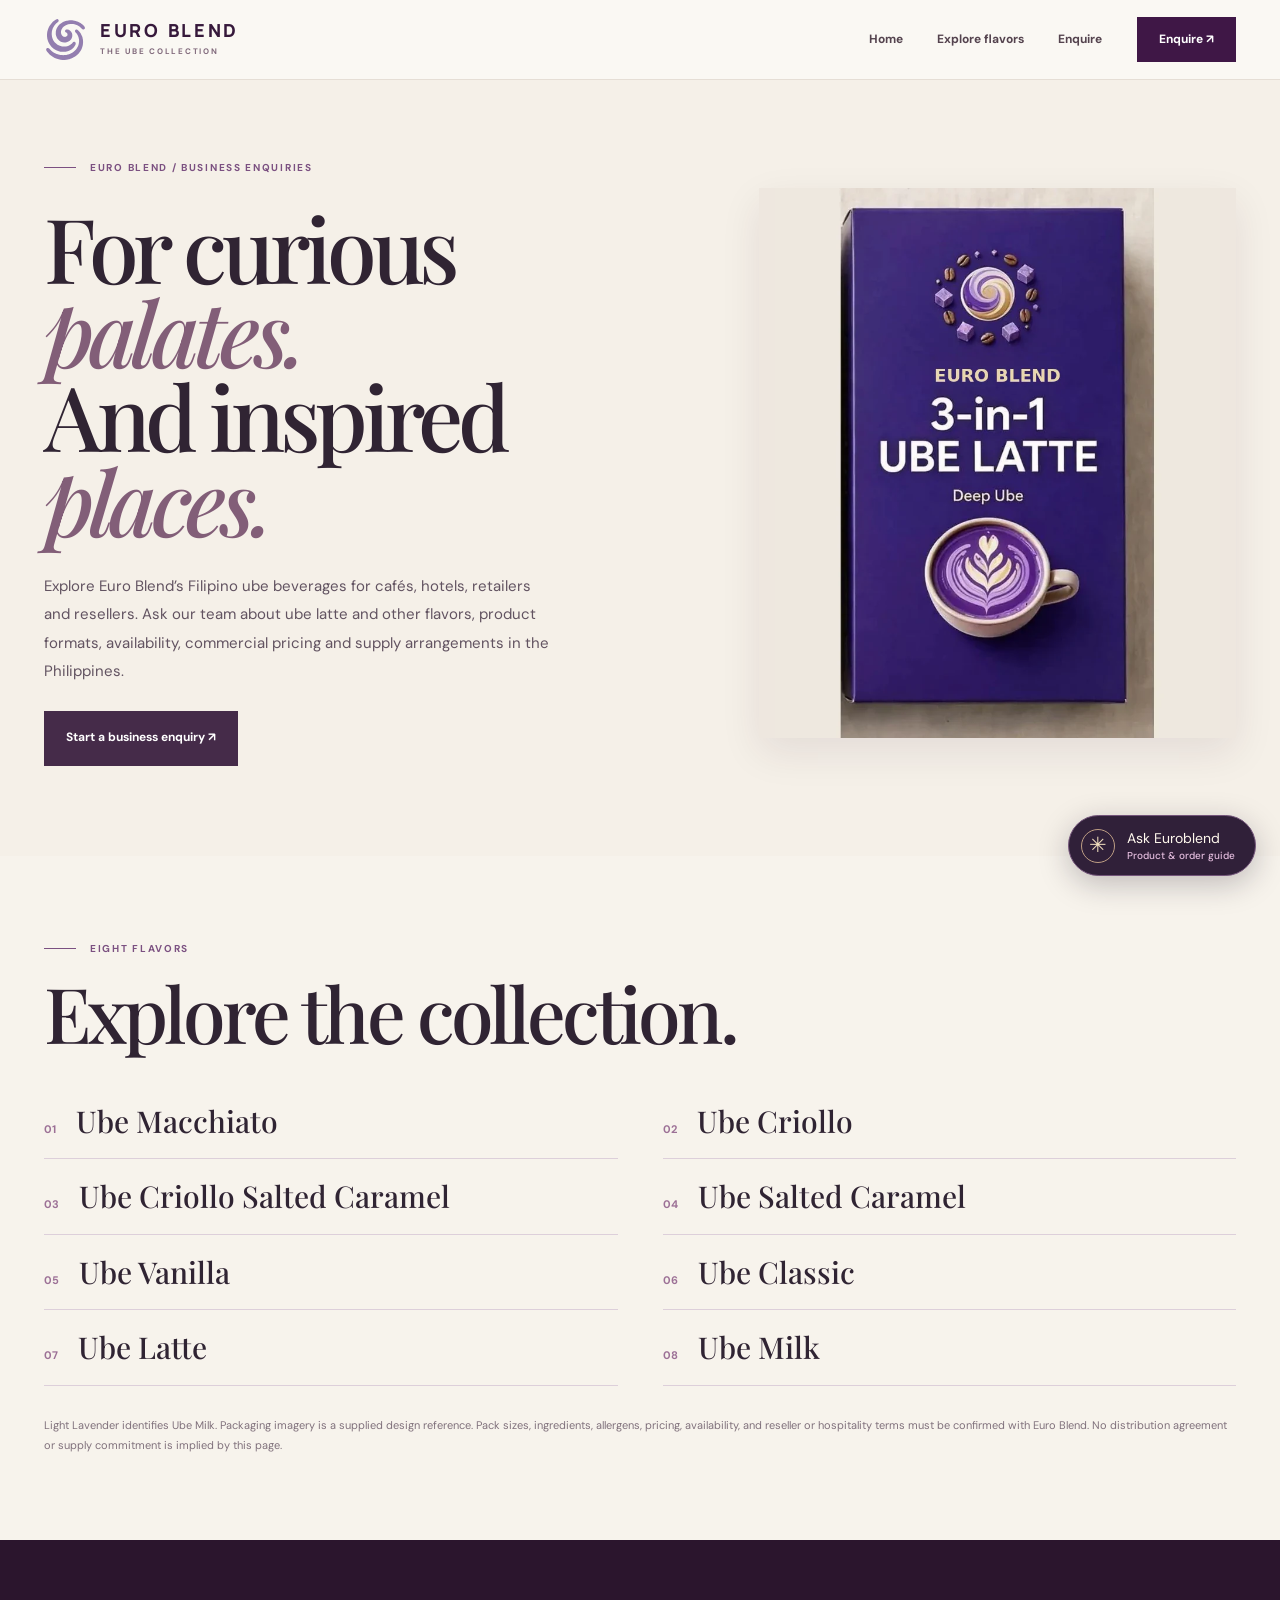
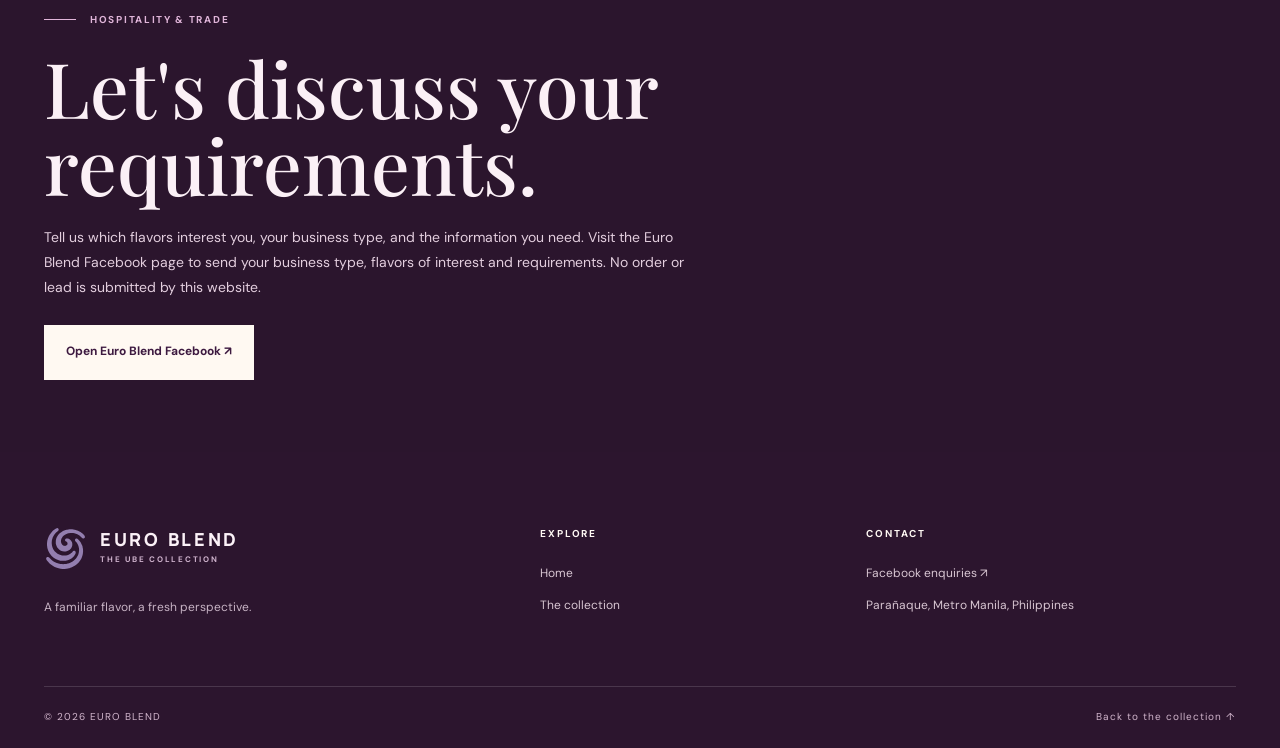
==== commit 32ecbde3: "Install the concierge on trade.html" ====
--- a/trade.html
+++ b/trade.html
@@ -13,6 +13,7 @@
 @media(max-width:760px){.trade-hero{padding:47px 0 63px}.trade-hero .container{grid-template-columns:1fr;gap:30px}.trade-hero h1{font-size:clamp(60px,13vw,86px)}.trade-grid{padding:60px 0}.trade-list{grid-template-columns:1fr}.trade-list strong{font-size:26px}}
 @media(max-width:395px){.trade-contact h2{font-size:min(55px,calc((100vw - 36px) / 6.6))}}
 </style>
+<link rel="stylesheet" href="/concierge.css">
 </head>
 <body>
 <a href="#main" class="skip">Skip to content</a>
@@ -23,4 +24,6 @@
 <section class="trade-contact"><div class="container"><div class="kicker kicker--light"><span class="kicker__line"></span> HOSPITALITY &amp; TRADE</div><h2>Let's discuss your requirements.</h2><p>Tell us which flavors interest you, your business type, and the information you need. Visit the Euro Blend Facebook page to send your business type, flavors of interest and requirements. No order or lead is submitted by this website.</p><a class="btn" href="https://www.facebook.com/share/1deLJW2QHp/" target="_blank" rel="noopener noreferrer">Open Euro Blend Facebook ↗</a></div></section>
 </main>
 <footer class="footer"><div class="container footer__top"><div class="footer__brand"><a class="brand brand--footer" href="/"><img src="/euroblend-mark.svg" width="44" height="48" alt=""><span><strong>EURO BLEND</strong><small>THE UBE COLLECTION</small></span></a><p>A familiar flavor, a fresh perspective.</p></div><div class="footer__links"><strong>EXPLORE</strong><a href="/">Home</a><a href="/#flavors">The collection</a></div><div class="footer__links"><strong>CONTACT</strong><a href="https://www.facebook.com/share/1deLJW2QHp/" target="_blank" rel="noopener noreferrer">Facebook enquiries ↗</a><span>Parañaque, Metro Manila, Philippines</span></div></div><div class="container footer__bottom"><span>© 2026 EURO BLEND</span><a href="/">Back to the collection ↑</a></div></footer><script src="/script.js" defer></script>
+<script src="/concierge-knowledge.js" defer></script>
+<script src="/concierge.js" defer></script>
 </body></html>
--- a/concierge.css
+++ b/concierge.css
@@ -0,0 +1,42 @@
+/* Euro Blend concierge — independent, accessible, mobile-first. */
+.eb-concierge{position:fixed;right:24px;bottom:24px;z-index:1000;font-family:'DM Sans',Arial,sans-serif;color:#302039;line-height:1.5}
+.eb-concierge *, .eb-concierge *:before,.eb-concierge *:after{box-sizing:border-box}
+.eb-concierge button,.eb-concierge input{font:inherit}
+.eb-concierge button{cursor:pointer}
+.eb-concierge button:focus-visible,.eb-concierge a:focus-visible,.eb-concierge input:focus-visible{outline:3px solid #b585b4;outline-offset:3px}
+.eb-launch{display:flex;align-items:center;gap:12px;text-align:left;padding:12px 20px 12px 12px;border:1px solid #73547a;background:#302039;color:#fff8ed;border-radius:50px;box-shadow:0 8px 30px #20172840;font-size:14px;font-weight:700;min-height:58px}
+.eb-launch small{display:block;font-size:10px;color:#e5bedf;font-weight:500;line-height:1.4}
+.eb-launch-icon{display:grid;place-items:center;width:34px;height:34px;border:1px solid #be9e84;border-radius:50%;font-size:21px;color:#f2dfbd}
+.eb-panel[hidden]{display:none!important}
+.eb-panel{position:absolute;right:0;bottom:76px;width:min(410px,calc(100vw - 32px));height:min(680px,calc(100dvh - 120px));max-height:calc(100vh - 120px);min-height:0;display:flex;flex-direction:column;background:#fdfaf5;border:1px solid #ddd0cf;border-radius:18px;overflow:hidden;box-shadow:0 18px 70px #21132650;color:#302039}
+.eb-head{display:flex;align-items:center;gap:12px;padding:17px;background:#302039;color:#fff8ed;flex:none}
+.eb-emblem{display:grid;place-items:center;width:46px;height:46px;border-radius:50%;background:#f6e9d5;flex:none}
+.eb-emblem img{width:32px;height:34px;object-fit:contain}
+.eb-head strong{display:block;font-family:'Playfair Display',Georgia,serif;font-size:21px;font-weight:500;line-height:1.2}
+.eb-head small{display:block;font-size:10px;margin-top:5px;color:#e5bedf}
+.eb-close{margin-left:auto;flex:none;width:36px;height:40px;border:0;background:transparent;color:#fff8ed;font-size:26px!important;line-height:1}
+.eb-language{display:flex;align-items:center;gap:5px;padding:9px 12px;border-bottom:1px solid #e8dedb;flex:none}
+.eb-language button{border:0;border-radius:20px;padding:6px 9px;font-size:11px;background:transparent;color:#665064;min-height:32px}
+.eb-language button[aria-pressed=true]{background:#e9d9e6;color:#302039;font-weight:700}
+.eb-language .eb-reset{margin-left:auto;text-decoration:underline;white-space:nowrap}
+.eb-stream{flex:1;min-height:0;overflow:auto;overscroll-behavior:contain;padding:16px 14px;display:flex;flex-direction:column;gap:11px}
+.eb-message{max-width:94%;border-radius:12px;padding:12px 13px;overflow-wrap:anywhere;flex:none}
+.eb-assistant{align-self:flex-start;background:#eee5e9;color:#302039;border-bottom-left-radius:3px}
+.eb-user{align-self:flex-end;background:#4b3153;color:#fff8ed;border-bottom-right-radius:3px}
+.eb-speaker{display:block;font-size:9px;font-weight:700;letter-spacing:.10em;opacity:.76;margin-bottom:5px}
+.eb-message p{font-size:13px;line-height:1.6;margin:0;white-space:pre-wrap}
+.eb-links{display:flex;flex-wrap:wrap;gap:7px;margin-top:10px}
+.eb-links a{display:inline-block;padding:6px 8px;border:1px solid #b399b0;border-radius:5px;color:#48294e;font-size:11px;font-weight:700;text-decoration:none;background:#fdf8f5}
+.eb-suggestions{padding:0 14px 10px;display:flex;gap:6px;flex-wrap:wrap;flex:none}
+.eb-suggestions:empty{display:none}
+.eb-suggestions button{padding:7px 10px;border:1px solid #c9b5c5;border-radius:18px;background:#fffaf6;color:#4c3650;font-size:11px;min-height:33px;text-align:left}
+.eb-suggestions button:hover{background:#eadce7}
+.eb-form{display:flex;align-items:center;gap:8px;padding:10px 12px;border-top:1px solid #e5d9d8;flex:none}
+.eb-form input{min-width:0;flex:1;padding:11px 10px;background:#fff;border:1px solid #cdbec7;border-radius:8px;color:#302039;font-size:14px}
+.eb-form button{width:43px;height:43px;flex:none;border:0;border-radius:8px;background:#452b49;color:#fff8ed;font-size:22px}
+.eb-form button:disabled{opacity:.5;cursor:wait}
+.eb-privacy{font-size:10px;line-height:1.35;margin:0 14px 7px;color:#695a66;flex:none}
+.eb-human{display:block;padding:9px 14px 12px;font-size:11px;font-weight:700;color:#4b3153;text-align:center;border-top:1px solid #e8dedb;flex:none}
+.eb-sr{position:absolute;width:1px;height:1px;overflow:hidden;clip-path:inset(50%);white-space:nowrap}
+@media(max-width:600px){.eb-concierge{right:12px;bottom:max(12px,env(safe-area-inset-bottom))}.eb-launch{padding:9px 14px 9px 9px;min-height:49px;font-size:12px}.eb-launch-icon{width:30px;height:30px}.eb-launch small{font-size:9px}.eb-panel{bottom:62px;width:calc(100vw - 24px);height:min(640px,calc(100dvh - 86px));max-height:calc(100vh - 86px);border-radius:14px}.eb-head{padding:13px}.eb-head strong{font-size:19px}.eb-stream{padding:12px}.eb-form input{font-size:16px}.eb-privacy{font-size:9px}.eb-suggestions{gap:5px}.eb-suggestions button{font-size:10px}}
+@media(max-height:440px){.eb-panel{bottom:0;height:calc(100dvh - 20px);max-height:calc(100vh - 20px)}.eb-head{padding:8px 12px}.eb-emblem{width:32px;height:32px}.eb-emblem img{width:23px;height:25px}.eb-suggestions{max-height:70px;overflow:auto}.eb-privacy{display:none}}
